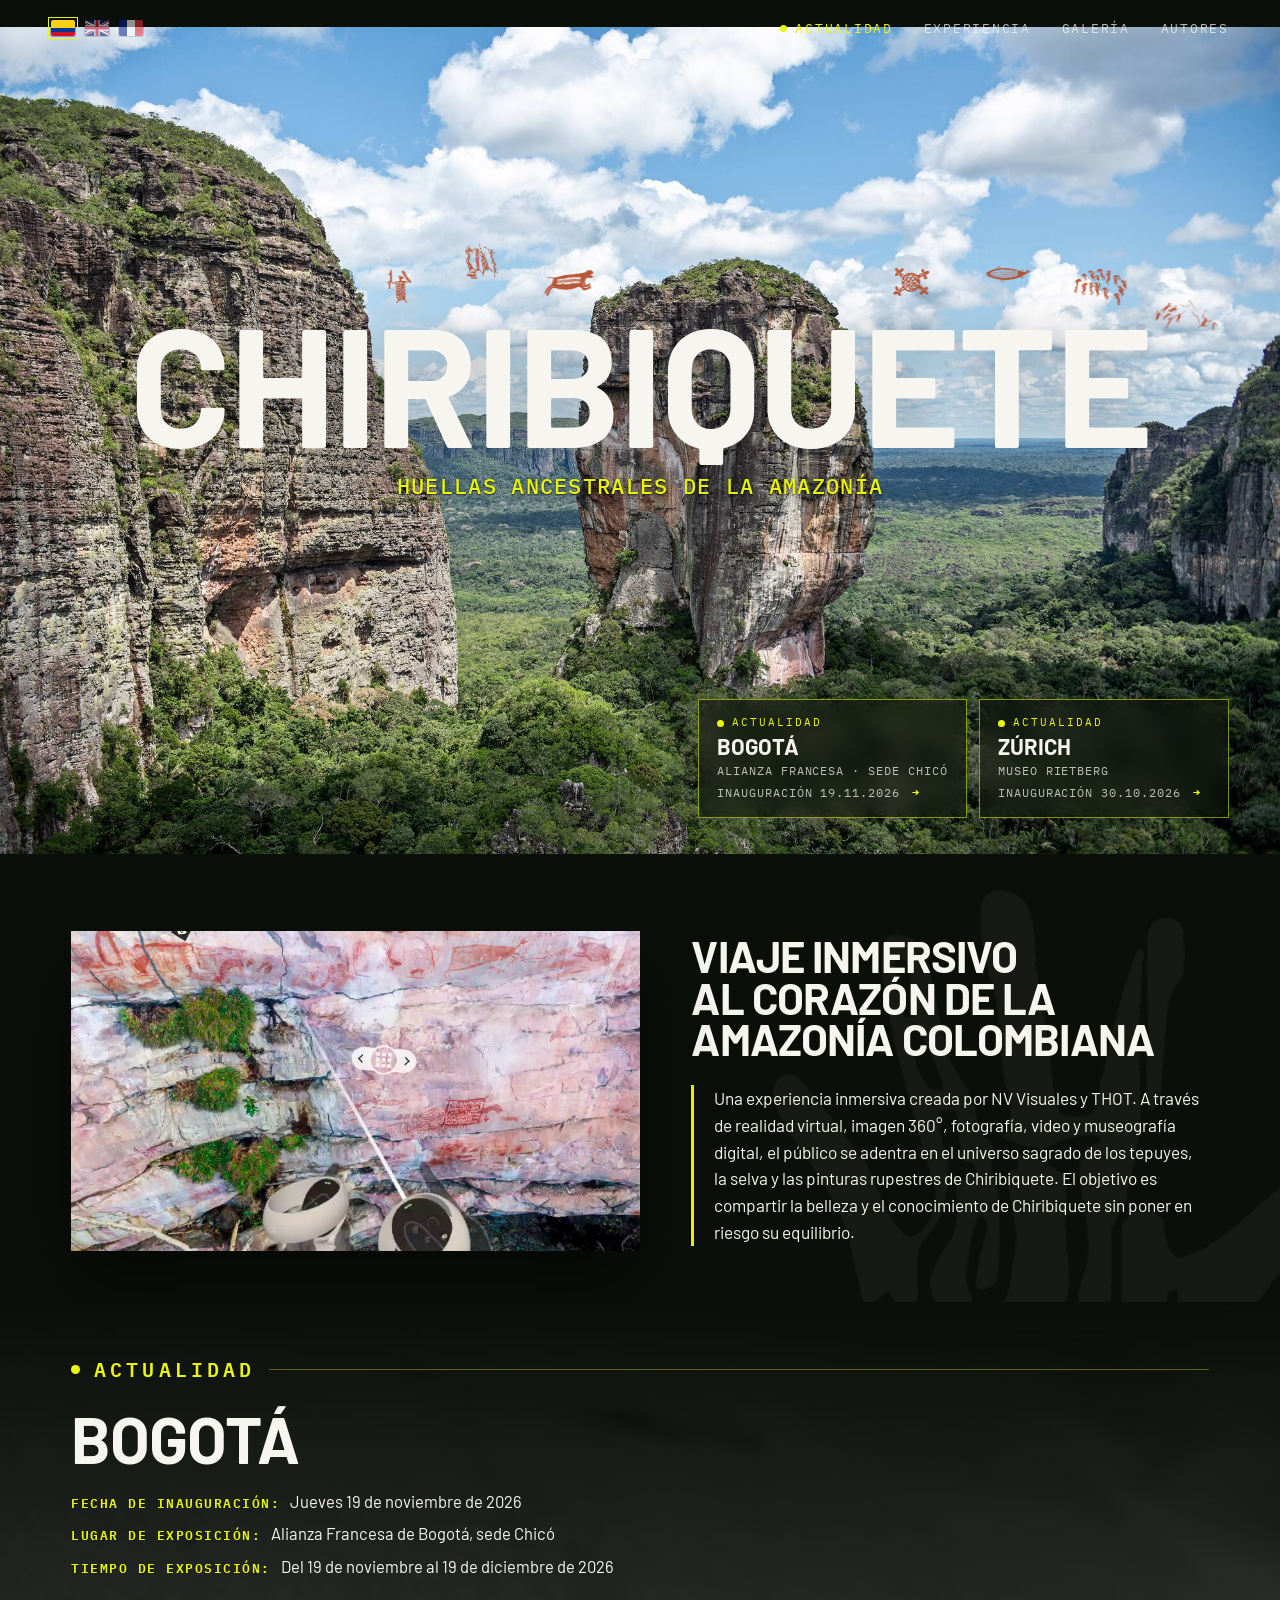
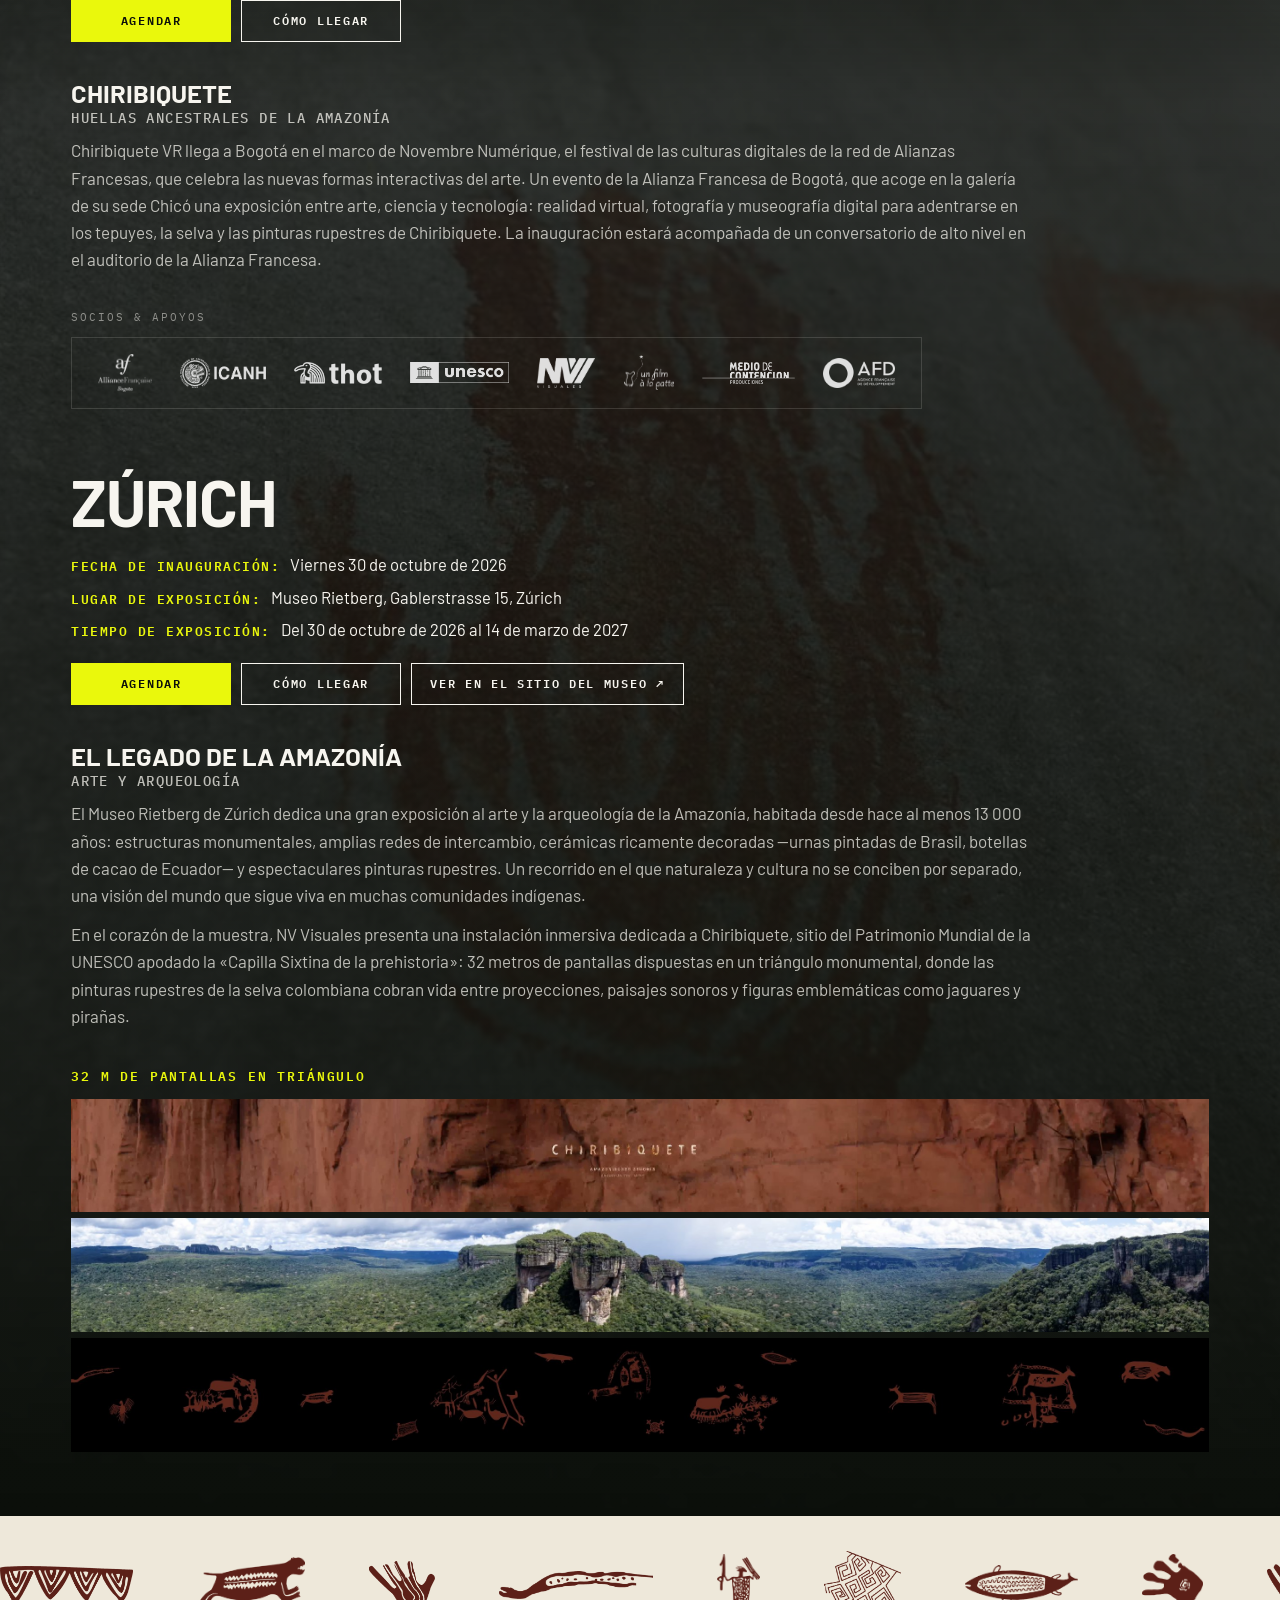
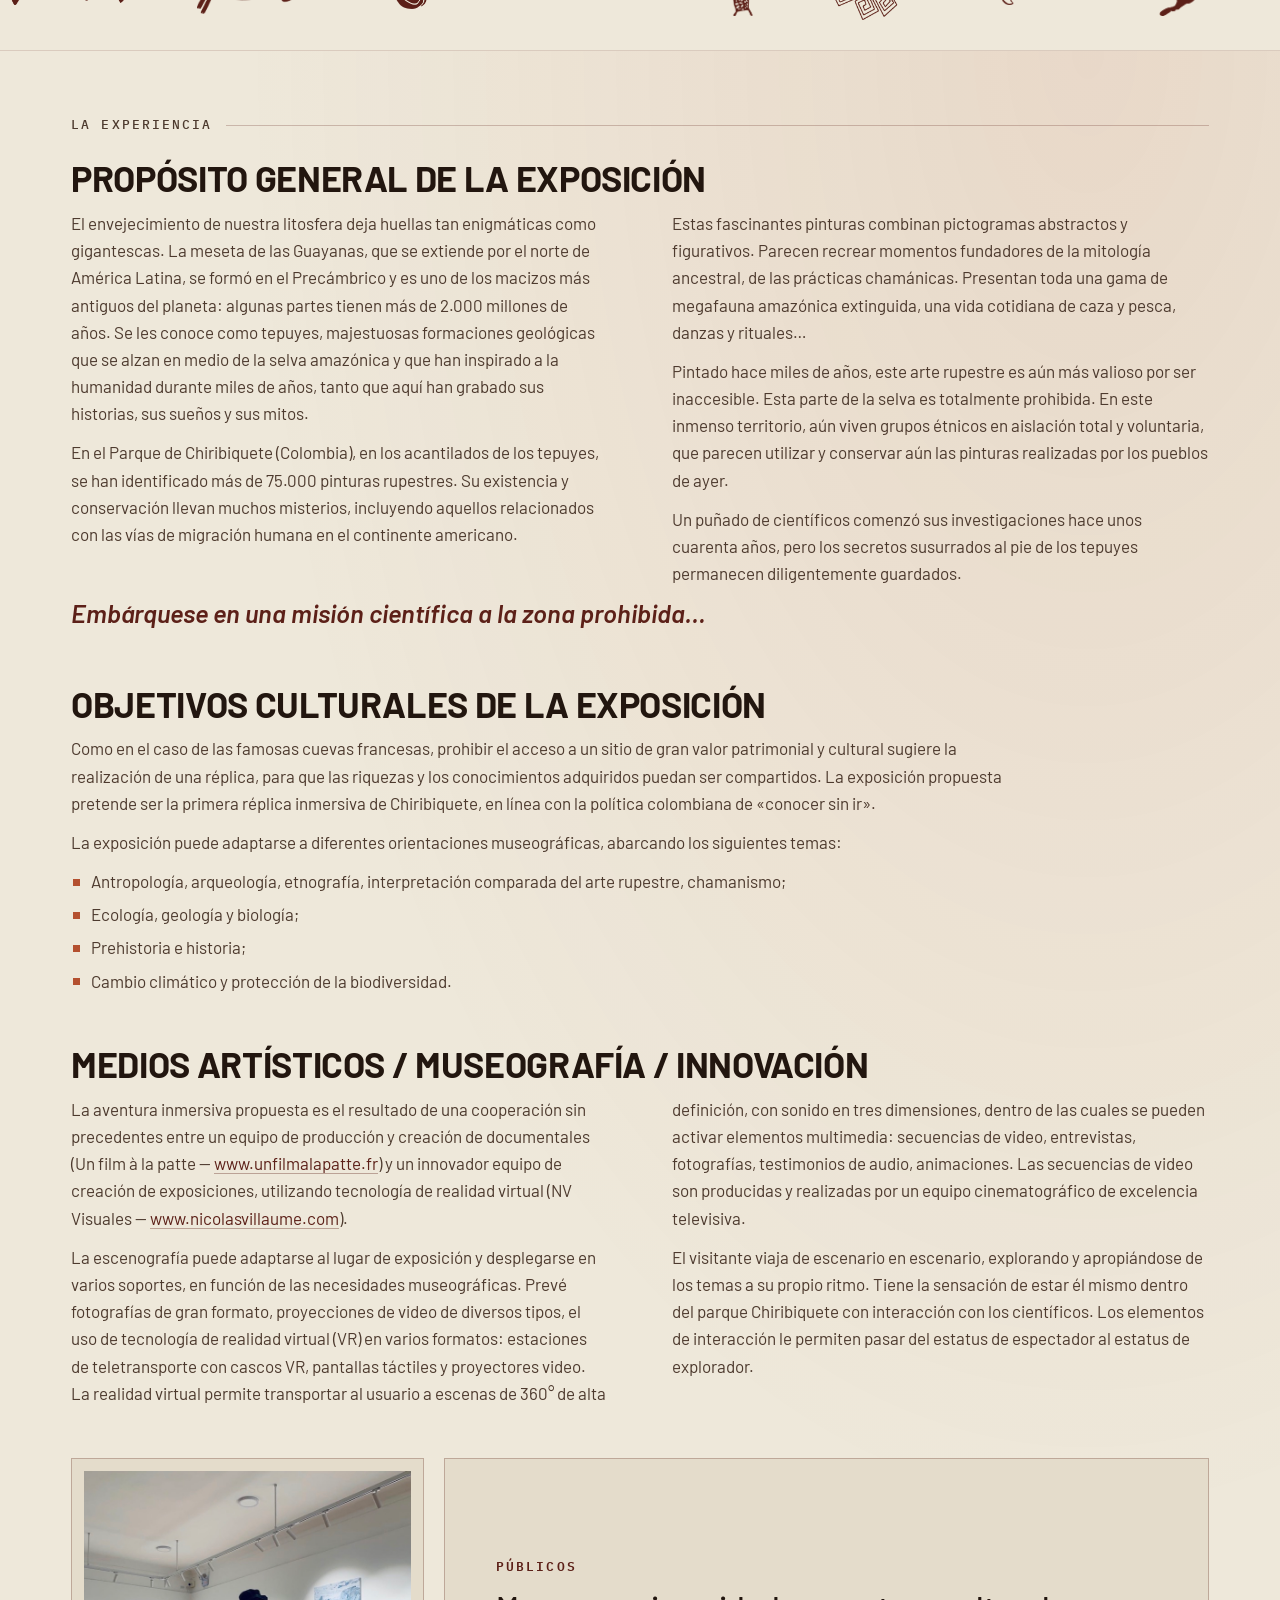
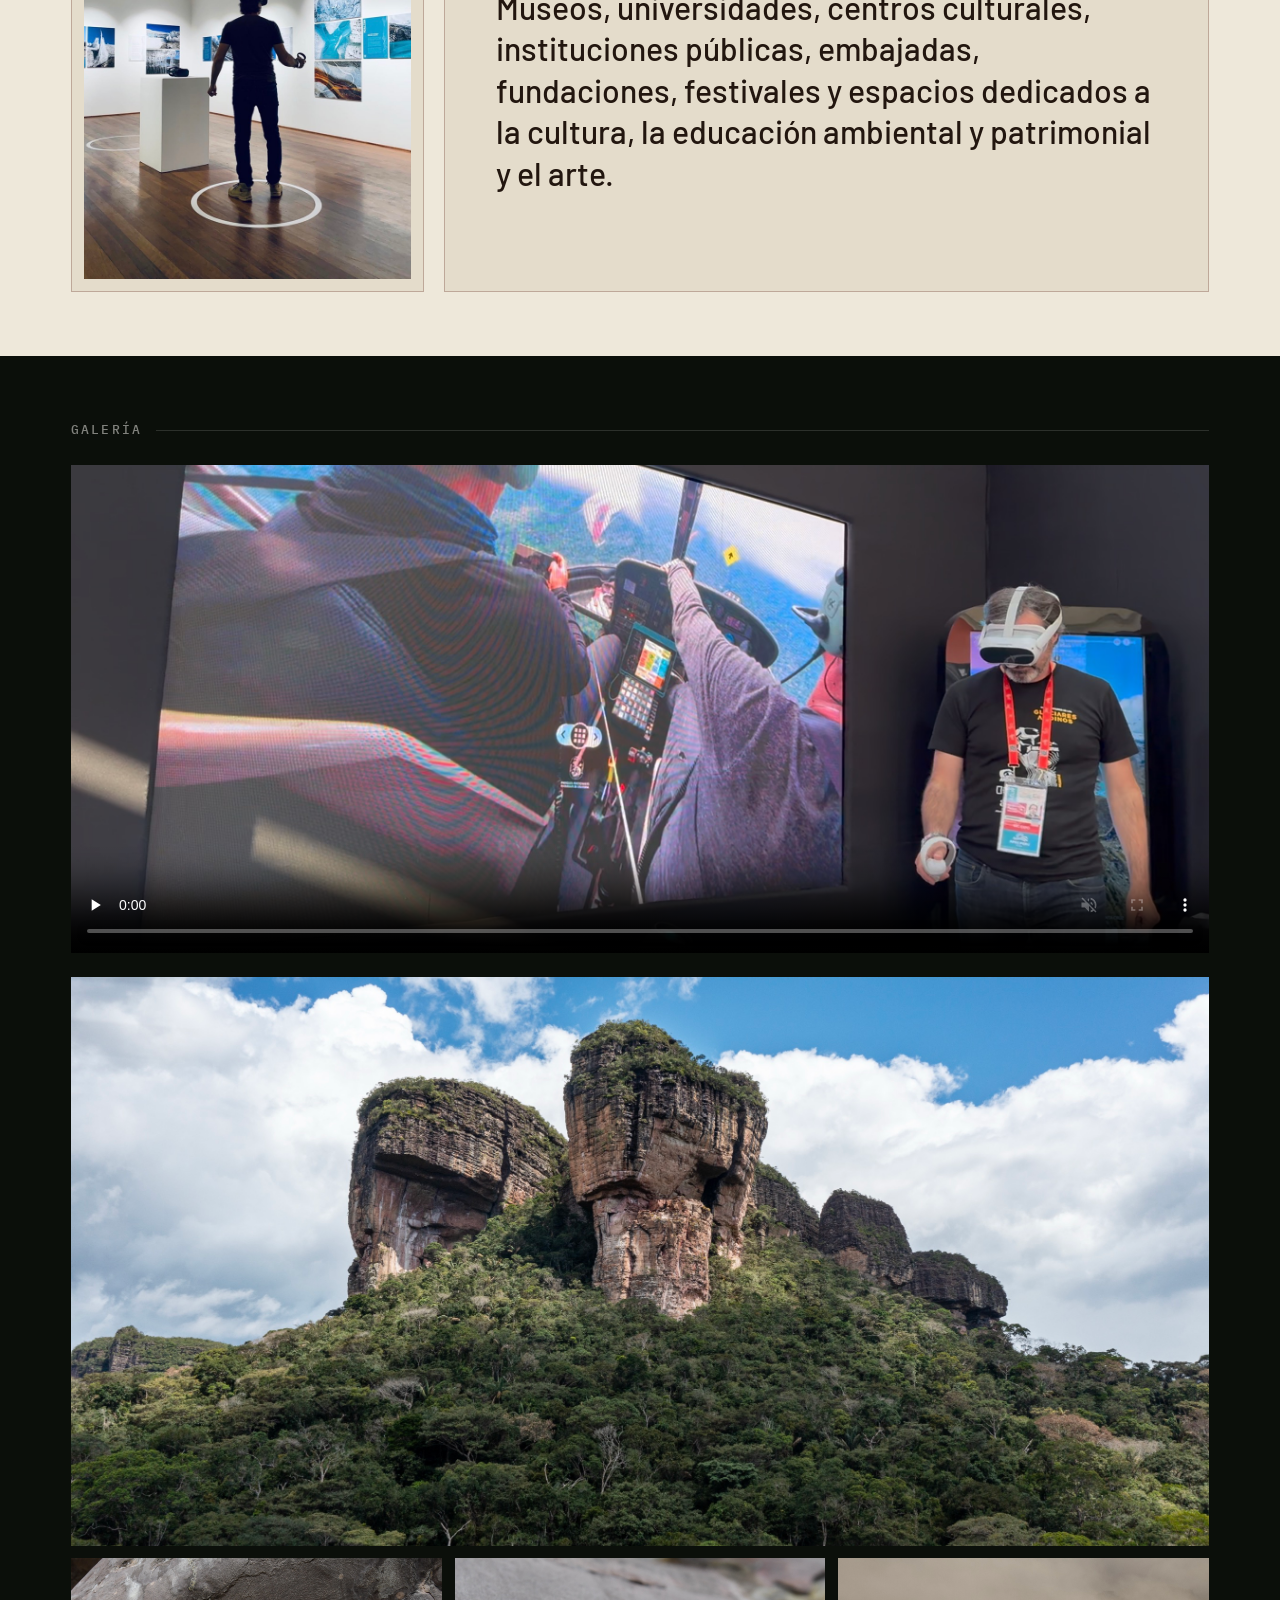
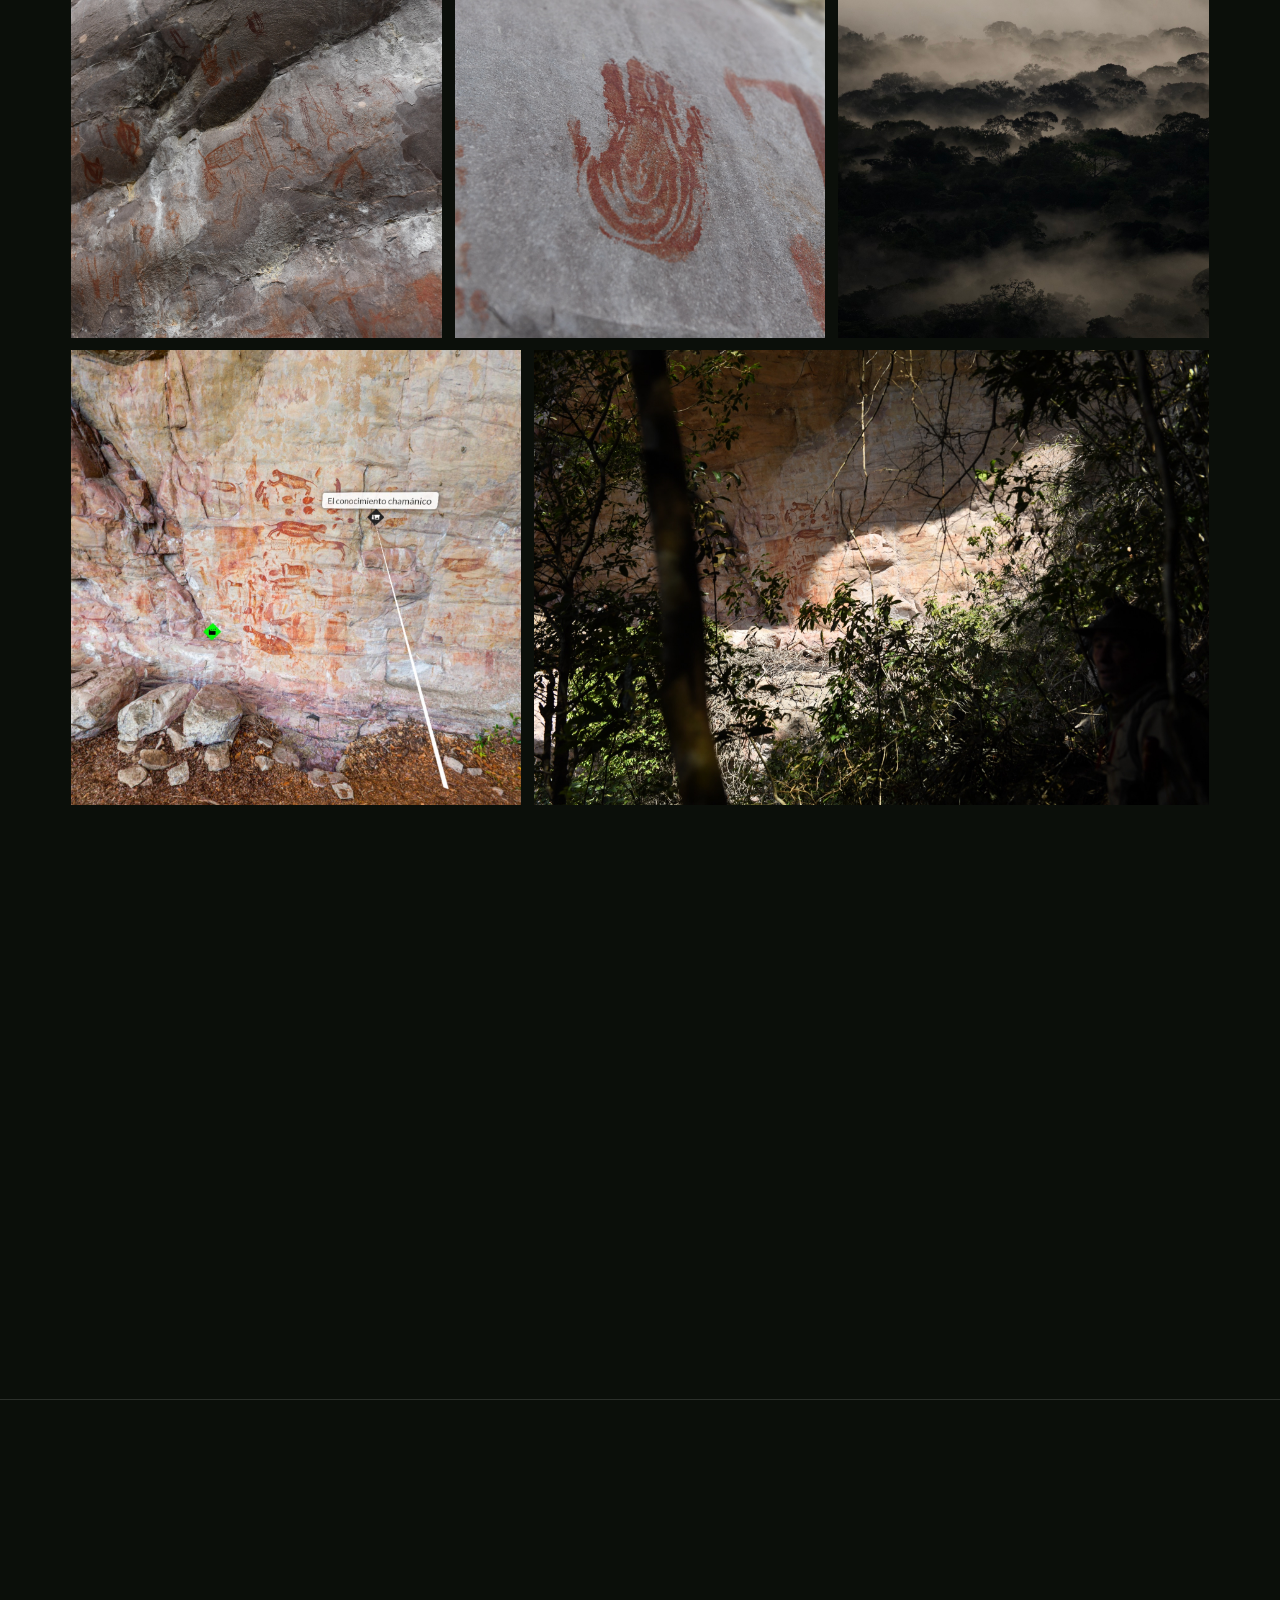
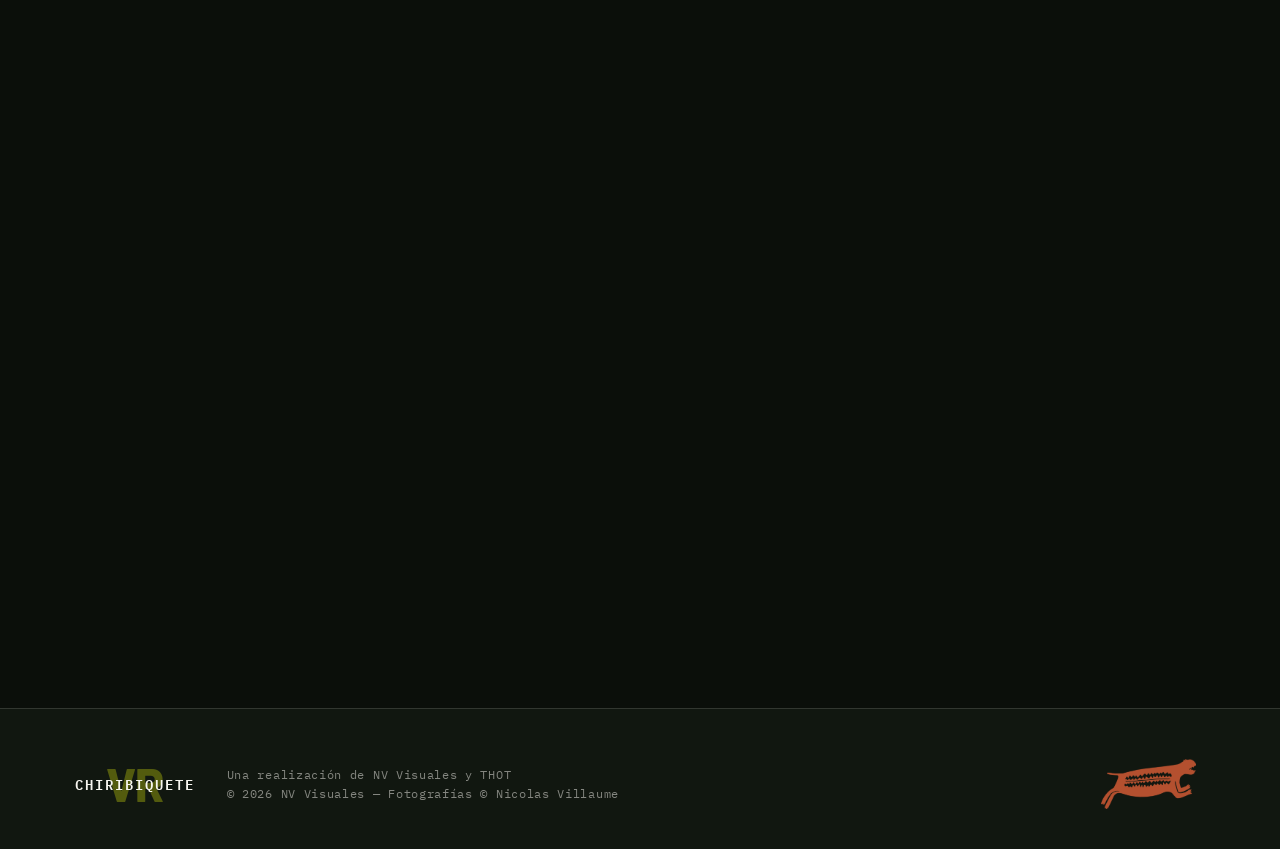
==== index.html @ a57df097 "Update Nicolas Villaume bio and new subtitle "Huellas ancestrales de la Amazonía" Bio rewritten in E" ====
<!DOCTYPE html>
<html lang="es">
<head>
  <meta charset="UTF-8" />
  <meta name="viewport" content="width=device-width, initial-scale=1.0" />
  <title>Chiribiquete</title>
  <meta name="description" content="Chiribiquete VR — una experiencia inmersiva creada por NV Visuales y THOT. Exposición en la Alianza Francesa de Bogotá, sede Chicó, desde el 19 de noviembre de 2026." />
  <meta name="robots" content="index, follow" />
  <meta name="theme-color" content="#0b0f0a" />
  <link rel="canonical" href="https://thot-lab.github.io/chiribiquete-vr/" />
  <link rel="alternate" hreflang="es" href="https://thot-lab.github.io/chiribiquete-vr/" />
  <link rel="alternate" hreflang="en" href="https://thot-lab.github.io/chiribiquete-vr/en.html" />
  <link rel="alternate" hreflang="fr" href="https://thot-lab.github.io/chiribiquete-vr/fr.html" />
  <link rel="alternate" hreflang="x-default" href="https://thot-lab.github.io/chiribiquete-vr/" />
  <meta property="og:type" content="website" />
  <meta property="og:site_name" content="Chiribiquete" />
  <meta property="og:locale" content="es_CO" />
  <meta property="og:title" content="Chiribiquete" />
  <meta property="og:description" content="Viaje inmersivo al corazón de la Amazonía colombiana." />
  <meta property="og:url" content="https://thot-lab.github.io/chiribiquete-vr/" />
  <meta property="og:image" content="https://thot-lab.github.io/chiribiquete-vr/assets/meta/og-image-es.jpg" />
  <meta property="og:image:secure_url" content="https://thot-lab.github.io/chiribiquete-vr/assets/meta/og-image-es.jpg" />
  <meta property="og:image:type" content="image/jpeg" />
  <meta property="og:image:width" content="1200" />
  <meta property="og:image:height" content="630" />
  <meta property="og:image:alt" content="Chiribiquete VR sobre un paisaje aéreo de la Amazonía colombiana" />
  <meta name="twitter:card" content="summary_large_image" />
  <meta name="twitter:title" content="Chiribiquete" />
  <meta name="twitter:description" content="Viaje inmersivo al corazón de la Amazonía colombiana." />
  <meta name="twitter:image" content="https://thot-lab.github.io/chiribiquete-vr/assets/meta/og-image-es.jpg" />
  <link rel="icon" href="favicon.ico?v=2" sizes="any" />
  <link rel="icon" type="image/png" sizes="32x32" href="assets/meta/favicon-32x32.png?v=2" />
  <link rel="icon" type="image/png" sizes="16x16" href="assets/meta/favicon-16x16.png?v=2" />
  <link rel="apple-touch-icon" href="assets/meta/apple-touch-icon.png?v=2" />
  <link rel="manifest" href="site.webmanifest" />
  <link rel="preconnect" href="https://fonts.googleapis.com" />
  <link rel="preconnect" href="https://fonts.gstatic.com" crossorigin />
  <link href="https://fonts.googleapis.com/css2?family=Barlow:ital,wght@0,400;0,500;0,600;0,700;0,800;1,400&amp;family=IBM+Plex+Mono:wght@400;500;600&amp;display=swap" rel="stylesheet" />
  <link rel="preload" as="image" href="assets/hero-tepuy.jpg?v=24" imagesrcset="assets/hero-tepuy-m.jpg?v=24 1100w, assets/hero-tepuy.jpg?v=24 2000w" imagesizes="100vw" />
  <link rel="stylesheet" href="style.css?v=29" />
  <script>document.documentElement.classList.add('js');</script>
  <script src="script.js?v=29" defer></script>
</head>
<body>

  <a class="skip" href="#proyecto">Saltar al contenido</a>

  <header class="topbar" data-topbar>
    <nav class="langs" aria-label="Idioma">
      <a href="./" hreflang="es" lang="es" title="Español" aria-current="page"><svg viewBox="0 0 30 20" aria-hidden="true"><rect width="30" height="10" fill="#FCD116"/><rect y="10" width="30" height="5" fill="#003893"/><rect y="15" width="30" height="5" fill="#CE1126"/></svg><span class="sr">Español</span></a>
      <a href="en.html" hreflang="en" lang="en" title="English"><svg viewBox="0 0 60 30" preserveAspectRatio="xMidYMid slice" aria-hidden="true"><clipPath id="uk-t"><path d="M30,15 h30 v15 z v15 h-30 z h-30 v-15 z v-15 h30 z"/></clipPath><rect width="60" height="30" fill="#012169"/><path d="M0,0 L60,30 M60,0 L0,30" stroke="#fff" stroke-width="6"/><path d="M0,0 L60,30 M60,0 L0,30" clip-path="url(#uk-t)" stroke="#C8102E" stroke-width="4"/><path d="M30,0 v30 M0,15 h60" stroke="#fff" stroke-width="10"/><path d="M30,0 v30 M0,15 h60" stroke="#C8102E" stroke-width="6"/></svg><span class="sr">English</span></a>
      <a href="fr.html" hreflang="fr" lang="fr" title="Français"><svg viewBox="0 0 30 20" aria-hidden="true"><rect width="10" height="20" fill="#002395"/><rect x="10" width="10" height="20" fill="#fff"/><rect x="20" width="10" height="20" fill="#ED2939"/></svg><span class="sr">Français</span></a>
    </nav>
    <nav class="topbar__nav" aria-label="Secciones">
      <a href="#actualidad" class="topbar__news"><i aria-hidden="true"></i>Actualidad</a>
      <a href="#experiencia">Experiencia</a>
      <a href="#galeria">Galería</a>
      <a href="#autores">Autores</a>
    </nav>
  </header>

  <main id="top">

    <!-- ============ HERO ============ -->
    <section class="hero">
      <!-- Escena: foto, título y pictogramas forman un solo bloque que se escala junto -->
      <div class="hero__stage">
      <img class="hero__bg"
           src="assets/hero-tepuy.jpg?v=24"
           srcset="assets/hero-tepuy-m.jpg?v=24 1100w, assets/hero-tepuy.jpg?v=24 2000w"
           sizes="100vw"
           alt="Tepuy de Chiribiquete emergiendo de la selva amazónica"
           width="2000" height="1334" fetchpriority="high" />

      <div class="hero__inner">
        <h1 class="hero__title">
          <span class="hero__name">Chiribiquete<span class="hero__pictos" aria-hidden="true">
            <!-- --x: % del ancho de la palabra (anclado a una letra) · --y: altura sobre las letras, en em -->
            <span class="picto picto--ochre" style="--p:url(assets/pictos/p060.png); --x:26.5%; --y:0.06; --h:0.9;  --d:0"></span><!-- izquierda de la R -->
            <span class="picto picto--ochre" style="--p:url(assets/pictos/p104.png); --x:34.5%; --y:0.2;  --h:0.95; --d:1"></span><!-- entre R e I -->
            <span class="picto picto--ochre" style="--p:url(assets/pictos/p312.png); --x:43%;   --y:0.1;  --h:0.7;  --d:2"></span><!-- jaguar sobre la B -->
            <span class="picto picto--ochre" style="--p:url(assets/pictos/p226.png); --x:76.5%; --y:0.1;  --h:0.75; --d:3"></span><!-- primera E -->
            <span class="picto picto--ochre" style="--p:url(assets/pictos/p328.png); --x:86%;   --y:0.17; --h:0.55; --d:4"></span><!-- T -->
            <span class="picto picto--ochre" style="--p:url(assets/pictos/p040.png); --x:95%;   --y:0.05; --h:0.95; --d:5"></span><!-- última E -->
            <span class="picto picto--ochre" style="--p:url(assets/pictos/p307.png); --x:103.5%; --y:-0.1; --h:0.8; --d:6"></span><!-- a la derecha de la última E, más bajo -->
          </span></span>
        </h1>
        <p class="hero__sub">Huellas ancestrales de la Amazonía</p>
      </div>
      </div>
      <div class="hero__shade" aria-hidden="true"></div>

      <div class="hero__foot">
        <a class="news-pill" href="#bogota">
          <span class="news-pill__label"><i aria-hidden="true"></i>Actualidad</span>
          <span class="news-pill__text">Bogotá</span>
          <span class="news-pill__date">Alianza Francesa · Sede Chicó</span>
          <span class="news-pill__date">Inauguración 19.11.2026 <b aria-hidden="true">→</b></span>
        </a>
        <a class="news-pill" href="#zurich">
          <span class="news-pill__label"><i aria-hidden="true"></i>Actualidad</span>
          <span class="news-pill__text">Zúrich</span>
          <span class="news-pill__date">Museo Rietberg</span>
          <span class="news-pill__date">Inauguración 30.10.2026 <b aria-hidden="true">→</b></span>
        </a>
      </div>
    </section>

    <!-- ============ PROYECTO ============ -->
    <section class="intro" id="proyecto">
      <span class="picto picto--ghost intro__picto" style="--p:url(assets/pictos/p180.png)" aria-hidden="true"></span>
      <div class="wrap intro__grid">
        <figure class="intro__video" data-reveal>
          <video data-fadeloop src="assets/vr-test-nv-visuales.mp4?v=12" poster="assets/vr-test-poster.png?v=11" muted playsinline autoplay preload="auto" aria-label="Prueba VR: navegación frente a los pictogramas"></video>
        </figure>
        <div class="intro__text" data-reveal>
          <h2 class="display">Viaje inmersivo al corazón de la Amazonía colombiana</h2>
          <p class="intro__lead">Una experiencia inmersiva creada por NV Visuales y THOT. A través de realidad virtual, imagen 360°, fotografía, video y museografía digital, el público se adentra en el universo sagrado de los tepuyes, la selva y las pinturas rupestres de Chiribiquete. El objetivo es compartir la belleza y el conocimiento de Chiribiquete sin poner en riesgo su equilibrio.</p>
        </div>
      </div>
    </section>

    <!-- ============ ACTUALIDAD ============ -->
    <section class="news" id="actualidad" aria-labelledby="news-title">
      <div class="news__bg" aria-hidden="true"></div>

      <div class="wrap">
        <p class="label label--acid label--big" data-reveal><i class="pulse" aria-hidden="true"></i>Actualidad</p>

        <!-- Bogotá -->
        <article class="event" id="bogota" aria-labelledby="bogota-title" data-reveal>
          <h2 class="event__city" id="bogota-title">Bogotá</h2>

          <dl class="event__facts">
            <div><dt>Fecha de inauguración</dt><dd>Jueves 19 de noviembre de 2026</dd></div>
            <div><dt>Lugar de exposición</dt><dd>Alianza Francesa de Bogotá, sede Chicó</dd></div>
            <div><dt>Tiempo de exposición</dt><dd>Del 19 de noviembre al 19 de diciembre de 2026</dd></div>
          </dl>

          <div class="event__actions">
            <a class="btn btn--acid" href="https://calendar.google.com/calendar/render?action=TEMPLATE&amp;text=Chiribiquete%20VR%20%E2%80%94%20Inauguraci%C3%B3n%20y%20conversatorio&amp;dates=20261119%2F20261120&amp;location=Alianza%20Francesa%20de%20Bogot%C3%A1%2C%20Sede%20Chic%C3%B3&amp;details=Exposici%C3%B3n%20inmersiva%20Chiribiquete%20VR%20%E2%80%94%20https%3A%2F%2Fthot-lab.github.io%2Fchiribiquete-vr%2F" target="_blank" rel="noopener">Agendar</a>
            <a class="btn" href="https://www.google.com/maps/search/?api=1&amp;query=Alianza%20Francesa%20Bogot%C3%A1%20Sede%20Chic%C3%B3" target="_blank" rel="noopener">Cómo llegar</a>
          </div>

          <h3 class="event__expo">Chiribiquete<span>Huellas ancestrales de la Amazonía</span></h3>
          <p class="event__text">Chiribiquete VR llega a Bogotá en el marco de Novembre Numérique, el festival de las culturas digitales de la red de Alianzas Francesas, que celebra las nuevas formas interactivas del arte. Un evento de la Alianza Francesa de Bogotá, que acoge en la galería de su sede Chicó una exposición entre arte, ciencia y tecnología: realidad virtual, fotografía y museografía digital para adentrarse en los tepuyes, la selva y las pinturas rupestres de Chiribiquete. La inauguración estará acompañada de un conversatorio de alto nivel en el auditorio de la Alianza Francesa.</p>

          <p class="partners__label">Socios &amp; apoyos</p>
          <div class="partners">
            <ul class="partners__row">
              <li><img class="lg-af"     src="assets/partners/alliance-francaise.png?v=25" alt="Alianza Francesa de Bogotá" loading="lazy" /></li>
              <li><img class="lg-icanh"  src="assets/partners/icanh.png?v=25" alt="ICANH — Instituto Colombiano de Antropología e Historia" loading="lazy" /></li>
              <li><img class="lg-thot"   src="assets/partners/thot.png?v=25" alt="THOT" loading="lazy" /></li>
              <li><img class="lg-unesco" src="assets/partners/unesco.png?v=25" alt="UNESCO" loading="lazy" /></li>
              <li><img class="lg-nvv"    src="assets/partners/nv-visuales.png?v=25" alt="NV Visuales" loading="lazy" /></li>
              <li><img class="lg-ufalp"  src="assets/partners/un-film-a-la-patte.png?v=25" alt="Un film à la patte" loading="lazy" /></li>
              <li><img class="lg-medio"  src="assets/partners/medio-de-contencion.png?v=25" alt="Medio de Contención Producciones" loading="lazy" /></li>
              <li><img class="lg-afd"    src="assets/partners/afd.png?v=25" alt="AFD — Agence Française de Développement" loading="lazy" /></li>
            </ul>
          </div>
        </article>

        <!-- Zúrich -->
        <article class="event" id="zurich" aria-labelledby="zurich-title" data-reveal>
          <h2 class="event__city" id="zurich-title">Zúrich</h2>

          <dl class="event__facts">
            <div><dt>Fecha de inauguración</dt><dd>Viernes 30 de octubre de 2026</dd></div>
            <div><dt>Lugar de exposición</dt><dd>Museo Rietberg, Gablerstrasse 15, Zúrich</dd></div>
            <div><dt>Tiempo de exposición</dt><dd>Del 30 de octubre de 2026 al 14 de marzo de 2027</dd></div>
          </dl>

          <div class="event__actions">
            <a class="btn btn--acid" href="https://calendar.google.com/calendar/render?action=TEMPLATE&amp;text=El%20legado%20de%20la%20Amazon%C3%ADa%20%E2%80%94%20Museo%20Rietberg&amp;dates=20261030%2F20261031&amp;location=Museum%20Rietberg%2C%20Gablerstrasse%2015%2C%208002%20Z%C3%BCrich&amp;details=Instalaci%C3%B3n%20inmersiva%20Chiribiquete%20%E2%80%94%20https%3A%2F%2Fthot-lab.github.io%2Fchiribiquete-vr%2F" target="_blank" rel="noopener">Agendar</a>
            <a class="btn" href="https://www.google.com/maps/search/?api=1&amp;query=Museum%20Rietberg%2C%20Gablerstrasse%2015%2C%208002%20Z%C3%BCrich" target="_blank" rel="noopener">Cómo llegar</a>
            <a class="btn" href="https://rietberg.ch/ausstellungen/das-verm%C3%A4chtnis-amazoniens" target="_blank" rel="noopener">Ver en el sitio del museo ↗</a>
          </div>

          <h3 class="event__expo">El legado de la Amazonía<span>Arte y arqueología</span></h3>
          <p class="event__text">El Museo Rietberg de Zúrich dedica una gran exposición al arte y la arqueología de la Amazonía, habitada desde hace al menos 13&nbsp;000 años: estructuras monumentales, amplias redes de intercambio, cerámicas ricamente decoradas —urnas pintadas de Brasil, botellas de cacao de Ecuador— y espectaculares pinturas rupestres. Un recorrido en el que naturaleza y cultura no se conciben por separado, una visión del mundo que sigue viva en muchas comunidades indígenas.</p>
          <p class="event__text">En el corazón de la muestra, NV Visuales presenta una instalación inmersiva dedicada a Chiribiquete, sitio del Patrimonio Mundial de la UNESCO apodado la «Capilla Sixtina de la prehistoria»: 32 metros de pantallas dispuestas en un triángulo monumental, donde las pinturas rupestres de la selva colombiana cobran vida entre proyecciones, paisajes sonoros y figuras emblemáticas como jaguares y pirañas.</p>

          <figure class="panels">
            <figcaption>32 m de pantallas en triángulo</figcaption>
            <div class="panels__strip">
              <img src="assets/zurich-panel-1.jpg?v=24" alt="Muro 1 de la instalación: pared de roca de Chiribiquete con el título" loading="lazy" width="2545" height="264" />
              <img src="assets/zurich-panel-2.jpg?v=24" alt="Muro 2 de la instalación: panorama aéreo de los tepuyes" loading="lazy" width="2598" height="258" />
              <img src="assets/zurich-panel-3.jpg?v=24" alt="Muro 3 de la instalación: pictogramas rupestres sobre fondo negro" loading="lazy" width="2734" height="268" />
            </div>
          </figure>
        </article>
      </div>
    </section>

    <!-- ============ FRISO ============ -->
    <div class="frieze" aria-hidden="true">
      <div class="frieze__track">
        <span class="picto" style="--p:url(assets/pictos/p018.png); --w:5.2"></span>
        <span class="picto" style="--p:url(assets/pictos/p312.png); --w:4.2"></span>
        <span class="picto" style="--p:url(assets/pictos/p184.png); --w:2.6"></span>
        <span class="picto" style="--p:url(assets/pictos/p157.png); --w:6"></span>
        <span class="picto" style="--p:url(assets/pictos/p060.png); --w:1.7"></span>
        <span class="picto" style="--p:url(assets/pictos/p277.png); --w:3"></span>
        <span class="picto" style="--p:url(assets/pictos/p328.png); --w:4.4"></span>
        <span class="picto" style="--p:url(assets/pictos/p240.png); --w:2.4"></span>
        <span class="picto" style="--p:url(assets/pictos/p009.png); --w:3"></span>
        <span class="picto" style="--p:url(assets/pictos/p307.png); --w:4.6"></span>
        <span class="picto" style="--p:url(assets/pictos/p226.png); --w:2.4"></span>
        <span class="picto" style="--p:url(assets/pictos/p158.png); --w:5.4"></span>
      </div>
    </div>

    <!-- ============ EXPERIENCIA ============ -->
    <section class="experience" id="experiencia">
      <div class="wrap">
        <p class="label label--ochre" data-reveal>La experiencia</p>

        <div class="exp-block" data-reveal>
          <h3 class="h3">Propósito general de la exposición</h3>
          <div class="exp-text">
            <p>El envejecimiento de nuestra litosfera deja huellas tan enigmáticas como gigantescas. La meseta de las Guayanas, que se extiende por el norte de América Latina, se formó en el Precámbrico y es uno de los macizos más antiguos del planeta: algunas partes tienen más de 2.000 millones de años. Se les conoce como tepuyes, majestuosas formaciones geológicas que se alzan en medio de la selva amazónica y que han inspirado a la humanidad durante miles de años, tanto que aquí han grabado sus historias, sus sueños y sus mitos.</p>
            <p>En el Parque de Chiribiquete (Colombia), en los acantilados de los tepuyes, se han identificado más de 75.000 pinturas rupestres. Su existencia y conservación llevan muchos misterios, incluyendo aquellos relacionados con las vías de migración humana en el continente americano.</p>
            <p>Estas fascinantes pinturas combinan pictogramas abstractos y figurativos. Parecen recrear momentos fundadores de la mitología ancestral, de las prácticas chamánicas. Presentan toda una gama de megafauna amazónica extinguida, una vida cotidiana de caza y pesca, danzas y rituales…</p>
            <p>Pintado hace miles de años, este arte rupestre es aún más valioso por ser inaccesible. Esta parte de la selva es totalmente prohibida. En este inmenso territorio, aún viven grupos étnicos en aislación total y voluntaria, que parecen utilizar y conservar aún las pinturas realizadas por los pueblos de ayer.</p>
            <p>Un puñado de científicos comenzó sus investigaciones hace unos cuarenta años, pero los secretos susurrados al pie de los tepuyes permanecen diligentemente guardados.</p>
          </div>
          <p class="exp-tagline">Embárquese en una misión científica a la zona prohibida…</p>
        </div>

        <div class="exp-block" data-reveal>
          <h3 class="h3">Objetivos culturales de la exposición</h3>
          <div class="exp-text exp-text--single">
            <p>Como en el caso de las famosas cuevas francesas, prohibir el acceso a un sitio de gran valor patrimonial y cultural sugiere la realización de una réplica, para que las riquezas y los conocimientos adquiridos puedan ser compartidos. La exposición propuesta pretende ser la primera réplica inmersiva de Chiribiquete, en línea con la política colombiana de «conocer sin ir».</p>
            <p>La exposición puede adaptarse a diferentes orientaciones museográficas, abarcando los siguientes temas:</p>
          </div>
          <ul class="exp-list">
            <li>Antropología, arqueología, etnografía, interpretación comparada del arte rupestre, chamanismo;</li>
            <li>Ecología, geología y biología;</li>
            <li>Prehistoria e historia;</li>
            <li>Cambio climático y protección de la biodiversidad.</li>
          </ul>
        </div>

        <div class="exp-block" data-reveal>
          <h3 class="h3">Medios artísticos / Museografía / Innovación</h3>
          <div class="exp-text">
            <p>La aventura inmersiva propuesta es el resultado de una cooperación sin precedentes entre un equipo de producción y creación de documentales (Un film à la patte — <a href="http://www.unfilmalapatte.fr" target="_blank" rel="noopener">www.unfilmalapatte.fr</a>) y un innovador equipo de creación de exposiciones, utilizando tecnología de realidad virtual (NV Visuales — <a href="https://www.nicolasvillaume.com" target="_blank" rel="noopener">www.nicolasvillaume.com</a>).</p>
            <p>La escenografía puede adaptarse al lugar de exposición y desplegarse en varios soportes, en función de las necesidades museográficas. Prevé fotografías de gran formato, proyecciones de video de diversos tipos, el uso de tecnología de realidad virtual (VR) en varios formatos: estaciones de teletransporte con cascos VR, pantallas táctiles y proyectores video. La realidad virtual permite transportar al usuario a escenas de 360° de alta definición, con sonido en tres dimensiones, dentro de las cuales se pueden activar elementos multimedia: secuencias de video, entrevistas, fotografías, testimonios de audio, animaciones. Las secuencias de video son producidas y realizadas por un equipo cinematográfico de excelencia televisiva.</p>
            <p>El visitante viaja de escenario en escenario, explorando y apropiándose de los temas a su propio ritmo. Tiene la sensación de estar él mismo dentro del parque Chiribiquete con interacción con los científicos. Los elementos de interacción le permiten pasar del estatus de espectador al estatus de explorador.</p>
          </div>
        </div>

        <div class="audiences" data-reveal>
          <figure class="audiences__frame">
            <img class="audiences__photo" src="assets/nicolas-installation.jpg?v=15" alt="Visitante en la estación VR de la instalación" loading="lazy" />
          </figure>
          <div class="audiences__body">
            <p class="audiences__label">Públicos</p>
            <p>Museos, universidades, centros culturales, instituciones públicas, embajadas, fundaciones, festivales y espacios dedicados a la cultura, la educación ambiental y patrimonial y el arte.</p>
          </div>
        </div>
      </div>
    </section>

    <!-- ============ GALERÍA ============ -->
    <section class="gallery-sec" id="galeria">
      <div class="wrap">
        <p class="label" data-reveal>Galería</p>

        <div class="feature" data-reveal>
          <figure class="frame">
            <video class="feature__video" src="assets/expo-lima-20s.mp4?v=13" poster="assets/expo-lima-poster.png?v=11" muted loop playsinline controls preload="none"></video>
          </figure>
        </div>

        <div class="gallery" data-gallery>
          <div class="g-row" style="--r:2">
            <button class="gallery__item" style="--a:2" data-reveal><img src="assets/gallery-dji-0083-hd.jpg?v=14" alt="Vista aérea de los tepuyes de Chiribiquete" loading="lazy" /></button>
          </div>
          <div class="g-row" style="--r:3">
            <button class="gallery__item" style="--a:1" data-reveal><img src="assets/gallery-2nv-6015.jpg?v=14" alt="Paisaje de Chiribiquete fotografiado por Nicolas Villaume" loading="lazy" /></button>
            <button class="gallery__item" style="--a:1" data-reveal><img src="assets/gallery-2nv-6878.jpg?v=14" alt="Detalle del paisaje amazónico de Chiribiquete" loading="lazy" /></button>
            <button class="gallery__item" style="--a:1" data-reveal><img src="assets/gallery-2nv-8506.jpg?v=14" alt="Abrigo rocoso y pinturas rupestres de Chiribiquete" loading="lazy" /></button>
          </div>
          <div class="g-row" style="--r:2.5">
            <button class="gallery__item" style="--a:1" data-reveal><img src="assets/IMG_0728_NV_VISUALES.JPG?v=13" alt="Interfaz VR sobre pinturas rupestres de Chiribiquete" loading="lazy" /></button>
            <button class="gallery__item" style="--a:1.5" data-reveal><img src="assets/gallery-2nv-8055.jpg?v=14" alt="Pinturas rupestres de Chiribiquete" loading="lazy" /></button>
          </div>
          <div class="g-row" style="--r:2.2">
            <button class="gallery__item" style="--a:2.2" data-reveal><img src="assets/IMG_0724.JPG?v=13" alt="Interfaz VR sobre paisaje amazónico y deforestación" loading="lazy" /></button>
          </div>
        </div>
      </div>
    </section>

    <!-- ============ AUTORES ============ -->
    <section class="authors" id="autores">
      <div class="wrap">
        <p class="label" data-reveal>Autores</p>

        <div class="creator">
          <div class="creator__text" data-reveal>
            <h3 class="h3">Nicolas Villaume</h3>
            <p>Nicolas Villaume es un fotógrafo galardonado y National Geographic Explorer con más de 25 años de trayectoria internacional. Especialista en narrativas inmersivas (<em>immersive storytelling</em>), fundó en 2004 la organización Conversations du Monde, dedicada a crear experiencias multimedia que promueven la conciencia y la valoración de la diversidad biocultural.</p>
            <p>Su trabajo, que abarca desde comunidades árticas afectadas por el cambio climático hasta culturas ancestrales de la Amazonía colombiana, explora las conexiones entre naturaleza y cultura, buscando acercar al público a estos territorios y sus comunidades e inspirar nuevas formas de conciencia y acción.</p>
            <p>Su obra ha sido presentada en más de 50 exposiciones internacionales, incluyendo el Smithsonian National Museum of the American Indian, la sede de las Naciones Unidas y el Museo Nacional de Dinamarca, así como en importantes encuentros internacionales sobre el clima.</p>
            <p class="creator__links">
              <a href="https://www.nicolasvillaume.com" target="_blank" rel="noopener">nicolasvillaume.com ↗</a>
            </p>
          </div>
          <a class="reel" href="https://www.instagram.com/reels/DCcke9USKK9/" target="_blank" rel="noopener" data-reveal>
            <img src="assets/nicolas-exhibition.jpg?v=15" alt="" loading="lazy" />
            <span class="reel__play" aria-hidden="true"></span>
            <span class="reel__label">Ver en Instagram ↗</span>
          </a>
        </div>

        <div class="creator creator--solo">
          <div class="creator__text" data-reveal>
            <h3 class="h3">Laurent Pacoud</h3>
            <p>Laurent Pacoud es ingeniero ambiental y emprendedor. Ha trabajado en los desafíos del desarrollo sostenible y del cambio climático en más de veinte países. Tras quince años en la cooperación internacional, fundó una empresa de producción cultural y mediación científica. Su enfoque se inscribe en el diálogo entre arte y ciencia y explora la convergencia entre tecnología y cultura. Concibe experiencias inmersivas que asocian creación artística y transmisión de saberes.</p>
          </div>
        </div>
      </div>
    </section>

  </main>

  <footer class="footer">
    <div class="wrap footer__inner">
      <p class="footer__brand"><span class="footer__vr" aria-hidden="true">VR</span>Chiribiquete</p>
      <p class="footer__meta">Una realización de NV Visuales y THOT<br />© 2026 NV Visuales — Fotografías © Nicolas Villaume</p>
      <span class="picto picto--ochre footer__picto" style="--p:url(assets/pictos/p312.png)" aria-hidden="true"></span>
    </div>
  </footer>

  <dialog class="lightbox" data-lightbox aria-label="Imagen ampliada">
    <img alt="" />
    <button class="lightbox__close" type="button" aria-label="Cerrar">×</button>
  </dialog>

</body>
</html>
---- style.css ----
/* ==========================================================
   Chiribiquete VR — inspirado en el póster de la gira 2026
   Fotografía a sangre · título blanco masivo · mono en mayúsculas
   amarillo ácido · pictogramas rupestres ocre
   ========================================================== */

*,
*::before,
*::after {
  box-sizing: border-box;
  margin: 0;
  padding: 0;
}

:root {
  --night: #0b0f0a;
  --forest: #111710;
  --panel: #171e15;
  --white: #f7f5ef;
  --soft: rgba(247, 245, 239, 0.74);
  --muted: rgba(247, 245, 239, 0.5);
  --line: rgba(247, 245, 239, 0.14);
  --acid: #eaf80c;
  --ochre: #b4502f;
  --ochre-deep: #5c2018;
  --paper: #eee8da;
  --paper-2: #e4dccb;
  --paper-ink: #22160f;
  --paper-soft: #4d3a2e;

  --display: 'Barlow', 'Helvetica Neue', Arial, sans-serif;
  --mono: 'IBM Plex Mono', 'Andale Mono', ui-monospace, monospace;

  --gutter: clamp(16px, 4vw, 56px);
  --max: 1240px;
  --ease: cubic-bezier(0.22, 1, 0.36, 1);
}

html {
  background: var(--night);
  scroll-behavior: smooth;
  scroll-padding-top: 72px;
  overflow-x: hidden;
}

body {
  min-height: 100vh;
  background: var(--night);
  color: var(--white);
  font-family: var(--display);
  font-size: 17px;
  line-height: 1.6;
  -webkit-font-smoothing: antialiased;
  text-rendering: optimizeLegibility;
  overflow-x: hidden;
}

img,
video,
iframe {
  display: block;
  max-width: 100%;
}

a {
  color: inherit;
  text-decoration: none;
}

button {
  font: inherit;
  color: inherit;
  background: none;
  border: 0;
  cursor: pointer;
}

strong {
  color: var(--white);
  font-weight: 600;
}

::selection {
  background: var(--acid);
  color: var(--night);
}

.wrap {
  width: 100%;
  max-width: var(--max);
  margin: 0 auto;
  padding: 0 var(--gutter);
}

.skip {
  position: absolute;
  left: -9999px;
  top: 8px;
  z-index: 100;
  padding: 8px 14px;
  background: var(--acid);
  color: var(--night);
  font-family: var(--mono);
}

.skip:focus {
  left: 8px;
}

:focus-visible {
  outline: 2px solid var(--acid);
  outline-offset: 3px;
}

/* ---------- Pictogramas (máscaras PNG, color por CSS) ---------- */

.picto {
  display: inline-block;
  aspect-ratio: 1;
  background-color: var(--ochre-deep);
  -webkit-mask: var(--p) center / contain no-repeat;
          mask: var(--p) center / contain no-repeat;
}

.picto--ochre { background-color: var(--ochre); }
.picto--ghost { background-color: var(--white); opacity: 0.045; }

/* ---------- Tipografía común ---------- */

.label {
  display: flex;
  align-items: center;
  gap: 14px;
  margin-bottom: clamp(16px, 2vw, 24px);
  color: var(--muted);
  font-family: var(--mono);
  font-size: 13px;
  font-weight: 500;
  letter-spacing: 0.16em;
  text-transform: uppercase;
}

.label::after {
  content: "";
  flex: 1;
  height: 1px;
  background: var(--line);
}

.label--acid { color: var(--acid); }
.label--acid::after { background: rgba(234, 248, 12, 0.35); }

.label--ochre { color: var(--ochre-deep); }
.label--ochre::after { background: rgba(92, 32, 24, 0.25); }

.display {
  max-width: 19ch;
  font-size: clamp(36px, 5.4vw, 76px);
  font-weight: 700;
  line-height: 0.95;
  letter-spacing: -0.02em;
  text-transform: uppercase;
  text-wrap: balance;
}

.h3 {
  margin-bottom: 14px;
  font-size: clamp(26px, 2.8vw, 38px);
  font-weight: 700;
  line-height: 1;
  letter-spacing: -0.01em;
  text-transform: uppercase;
}

/* ---------- Barra superior ---------- */

.topbar {
  position: fixed;
  inset: 0 0 auto;
  z-index: 50;
  display: flex;
  align-items: center;
  justify-content: space-between;
  gap: 20px;
  padding: 18px var(--gutter);
  font-family: var(--mono);
  font-size: 12.5px;
  letter-spacing: 0.14em;
  text-transform: uppercase;
  transition: background 0.4s var(--ease), padding 0.4s var(--ease), border-color 0.4s;
  border-bottom: 1px solid transparent;
}

.topbar.is-scrolled {
  padding-top: 12px;
  padding-bottom: 12px;
  background: rgba(11, 15, 10, 0.82);
  -webkit-backdrop-filter: blur(14px);
          backdrop-filter: blur(14px);
  border-color: var(--line);
}

/* «VR» en transparencia detrás del nombre */
.footer__vr {
  position: absolute;
  top: 50%;
  left: 50%;
  z-index: -1;
  translate: -50% -50%;
  color: var(--acid);
  font-family: var(--display);
  font-size: 3.4em;
  font-weight: 800;
  letter-spacing: -0.02em;
  line-height: 1;
  opacity: 0.3;
  pointer-events: none;
}

/* Selector de idioma */
.langs {
  display: flex;
  align-items: center;
  gap: 10px;
}

.langs a {
  display: block;
  line-height: 0;
  opacity: 0.55;
  transition: opacity 0.2s, transform 0.2s;
}

.langs a:hover,
.langs a[aria-current="page"] {
  opacity: 1;
}

.langs a[aria-current="page"] {
  outline: 1.5px solid var(--acid);
  outline-offset: 2px;
}

.langs svg {
  display: block;
  width: 24px;
  height: 16px;
  border-radius: 2px;
  box-shadow: 0 0 0 1px rgba(0, 0, 0, 0.25);
}

.sr {
  position: absolute;
  width: 1px;
  height: 1px;
  overflow: hidden;
  clip: rect(0 0 0 0);
  white-space: nowrap;
}

.topbar__nav {
  display: flex;
  gap: clamp(14px, 2.4vw, 32px);
}

.topbar__nav a {
  position: relative;
  color: var(--soft);
  transition: color 0.2s;
}

.topbar__nav a:hover {
  color: var(--white);
}

.topbar__news {
  display: inline-flex;
  align-items: center;
  gap: 8px;
  color: var(--acid) !important;
}

.topbar__news i,
.news-pill__label i,
.pulse {
  width: 7px;
  height: 7px;
  border-radius: 50%;
  background: var(--acid);
  box-shadow: 0 0 0 0 rgba(234, 248, 12, 0.6);
  animation: pulse 2.2s infinite;
}

@keyframes pulse {
  0%   { box-shadow: 0 0 0 0 rgba(234, 248, 12, 0.55); }
  70%  { box-shadow: 0 0 0 9px rgba(234, 248, 12, 0); }
  100% { box-shadow: 0 0 0 0 rgba(234, 248, 12, 0); }
}

/* ---------- HERO ---------- */

.hero {
  position: relative;
  display: flex;
  flex-direction: column;
  justify-content: flex-end;
  min-height: 100vh;
  min-height: 100svh;
  padding: clamp(96px, 14vh, 150px) var(--gutter) clamp(26px, 4vh, 44px);
  overflow: hidden;
  isolation: isolate;
  container-type: inline-size;
}

/* Escena con las proporciones exactas de la foto (2000 × 1334).
   Título y pictogramas se miden en unidades de la escena (cqw):
   quedan siempre en el mismo lugar sobre la foto. */
.hero__stage {
  position: absolute;
  left: 0;
  width: 100%;
  aspect-ratio: 2000 / 1334;
  top: calc((100% - 66.7cqw) * 0.4);
  container-type: inline-size;
}

.hero__bg {
  position: absolute;
  inset: 0;
  z-index: -2;
  width: 100%;
  height: 100%;
  object-fit: cover;
}

.hero__shade {
  position: absolute;
  inset: 0;
  z-index: -1;
  pointer-events: none;
  background:
    linear-gradient(180deg, rgba(11, 15, 10, 0.55) 0%, rgba(11, 15, 10, 0) 28%),
    linear-gradient(0deg, rgba(11, 15, 10, 0.92) 0%, rgba(11, 15, 10, 0.35) 34%, rgba(11, 15, 10, 0) 58%);
}

/* Pictogramas anclados a las letras: --x en % del ancho de la palabra, --y en em */
.hero__pictos {
  position: absolute;
  left: 0;
  right: 0;
  bottom: 100%;
  height: 0;
}

.hero__pictos .picto {
  position: absolute;
  left: var(--x);
  bottom: calc(var(--y) * 1em);
  height: calc(0.22em * var(--h));
  width: calc(0.22em * var(--h) * 2.2);
  aspect-ratio: auto;
  opacity: 0;
  translate: -50% 0;
  filter:
    drop-shadow(0 0 1px rgba(255, 246, 232, 0.9))
    drop-shadow(0 0 8px rgba(255, 240, 220, 0.35));
  animation: picto-in 1.2s ease forwards;
  animation-delay: calc(0.4s + var(--d) * 0.1s);
}

@keyframes picto-in {
  from { opacity: 0; }
  to   { opacity: 0.95; }
}

/* Posición fija sobre la foto */
.hero__inner {
  position: absolute;
  left: 0;
  right: 0;
  top: 33.5%;
  z-index: 1;
}

.hero__title {
  position: relative;
  display: block;
  text-align: center;
  line-height: 0.8;
}

.hero__name {
  position: relative;
  display: inline-block;
  font-size: 13.2cqw;
  font-weight: 700;
  letter-spacing: -0.015em;
  text-transform: uppercase;
  color: var(--white);
  text-shadow: 0 8px 50px rgba(0, 0, 0, 0.25);
}

.hero__sub {
  margin-top: 1.6cqw;
  color: var(--acid);
  text-align: center;
  font-family: var(--mono);
  font-size: max(13px, 1.7cqw);
  font-weight: 500;
  letter-spacing: 0.06em;
  text-transform: uppercase;
  text-shadow: 0 1px 2px rgba(0, 0, 0, 0.7), 0 2px 18px rgba(0, 0, 0, 0.55);
}

.hero__foot {
  position: relative;
  z-index: 1;
  display: flex;
  align-items: flex-end;
  justify-content: flex-end;
  gap: 12px;
  width: 100%;
  max-width: 1500px;
  margin: 0 auto;
}

.news-pill {
  display: grid;
  gap: 2px;
  flex-shrink: 0;
  min-width: 250px;
  padding: 14px 18px 15px;
  border: 1px solid rgba(234, 248, 12, 0.55);
  background: rgba(11, 15, 10, 0.55);
  -webkit-backdrop-filter: blur(10px);
          backdrop-filter: blur(10px);
  font-family: var(--mono);
  text-transform: uppercase;
  transition: background 0.3s var(--ease), transform 0.3s var(--ease);
}

.news-pill:hover {
  background: rgba(234, 248, 12, 0.14);
  transform: translateY(-2px);
}

.news-pill__label {
  display: inline-flex;
  align-items: center;
  gap: 8px;
  color: var(--acid);
  font-size: 11px;
  letter-spacing: 0.18em;
}

.news-pill__text {
  font-family: var(--display);
  font-size: 22px;
  font-weight: 700;
  line-height: 1.15;
}

.news-pill__date {
  color: var(--soft);
  font-size: 12px;
  letter-spacing: 0.08em;
}

.news-pill__date b {
  display: inline-block;
  margin-left: 4px;
  color: var(--acid);
  transition: transform 0.3s var(--ease);
}

.news-pill:hover .news-pill__date b {
  transform: translateX(4px);
}

/* ---------- PROYECTO ---------- */

.intro {
  position: relative;
  padding: clamp(48px, 6vw, 84px) 0 clamp(36px, 4vw, 56px);
  overflow: hidden;
}

.intro__picto {
  position: absolute;
  right: -6vw;
  top: 8%;
  width: min(48vw, 620px);
  pointer-events: none;
}

.intro__grid {
  position: relative;
  display: grid;
  grid-template-columns: minmax(0, 1.1fr) minmax(0, 1fr);
  gap: clamp(28px, 4vw, 64px);
  align-items: center;
}

.intro__video {
  position: relative;
  background: #050604;
  box-shadow: 0 30px 70px rgba(0, 0, 0, 0.5);
}

.intro__video video {
  width: 100%;
  aspect-ratio: 16 / 9;
  object-fit: cover;
  transition: opacity 0.6s ease;
}

.intro__video video.is-fading {
  opacity: 0;
}

.intro .display {
  font-size: clamp(30px, 3.4vw, 50px);
}

.intro__lead {
  margin-top: clamp(18px, 2vw, 26px);
  padding-left: 20px;
  border-left: 3px solid var(--acid);
  color: var(--white);
  font-size: clamp(17px, 1.35vw, 19px);
  line-height: 1.55;
}

/* ---------- ACTUALIDAD ---------- */

.news {
  position: relative;
  padding: clamp(36px, 4vw, 56px) 0 clamp(40px, 5vw, 64px);
  overflow: hidden;
  isolation: isolate;
}

.news__bg {
  position: absolute;
  inset: 0;
  z-index: -1;
  background:
    linear-gradient(180deg, var(--night) 0%, rgba(11, 15, 10, 0.78) 22%, rgba(11, 15, 10, 0.86) 70%, var(--night) 100%),
    url(assets/pictografias.jpg?v=20) center 40% / cover no-repeat;
}

.label--big {
  font-size: clamp(16px, 1.6vw, 21px);
  font-weight: 600;
  letter-spacing: 0.2em;
}

.label--big .pulse {
  width: 9px;
  height: 9px;
}

.event + .event {
  margin-top: clamp(48px, 5vw, 72px);
}

.event__city {
  font-size: clamp(40px, 5vw, 72px);
  font-weight: 700;
  line-height: 0.9;
  letter-spacing: -0.015em;
  text-transform: uppercase;
}

.event__facts {
  display: grid;
  gap: 6px;
  margin-top: clamp(14px, 1.6vw, 22px);
}

.event__facts div {
  display: flex;
  flex-wrap: wrap;
  align-items: baseline;
  gap: 4px 10px;
}

.event__facts dt {
  color: var(--acid);
  font-family: var(--mono);
  font-size: 12.5px;
  font-weight: 600;
  letter-spacing: 0.12em;
  text-transform: uppercase;
}

.event__facts dt::after {
  content: ":";
}

.event__facts dd {
  font-size: clamp(16px, 1.3vw, 18px);
}

.event__actions {
  display: flex;
  flex-wrap: wrap;
  gap: 10px;
  margin-top: 20px;
}

.event__actions .btn {
  flex: none;
  min-width: 160px;
}

.event__expo {
  margin-top: clamp(26px, 3vw, 38px);
  font-size: clamp(22px, 2vw, 28px);
  font-weight: 700;
  line-height: 1;
  text-transform: uppercase;
}

.event__expo span {
  display: block;
  margin-top: 6px;
  color: var(--soft);
  font-family: var(--mono);
  font-size: clamp(12px, 1.1vw, 14px);
  font-weight: 500;
  letter-spacing: 0.1em;
}

.event__text {
  max-width: 96ch;
  margin-top: 12px;
  color: var(--soft);
}

.btn {
  flex: none;
  min-width: 170px;
}

.btn {
  display: inline-flex;
  align-items: center;
  justify-content: center;
  min-height: 42px;
  padding: 10px 18px;
  border: 1.5px solid var(--white);
  font-family: var(--mono);
  font-size: 12px;
  font-weight: 600;
  letter-spacing: 0.14em;
  text-transform: uppercase;
  transition: background 0.25s, color 0.25s, border-color 0.25s;
}

.btn:hover {
  background: var(--white);
  border-color: var(--white);
  color: var(--night);
}

.btn--acid {
  background: var(--acid);
  border-color: var(--acid);
  color: var(--night);
}

/* Socios — encuadrados, sin cortar la página */
.partners {
  width: fit-content;
  max-width: 100%;
  padding: 16px clamp(16px, 2vw, 26px);
  border: 1px solid var(--line);
}

.partners__label {
  margin: clamp(26px, 3vw, 36px) 0 10px;
  color: var(--muted);
  font-family: var(--mono);
  font-size: 11px;
  letter-spacing: 0.18em;
  text-transform: uppercase;
}

.partners__row {
  display: flex;
  flex-wrap: wrap;
  align-items: center;
  gap: 18px clamp(18px, 2.2vw, 30px);
  list-style: none;
}

.partners__row img {
  width: auto;
  height: 30px;
  opacity: 0.86;
  transition: opacity 0.25s;
}

.partners__row img:hover {
  opacity: 1;
}

.partners__row .lg-af     { height: 38px; }
.partners__row .lg-icanh  { height: 30px; }
.partners__row .lg-thot   { height: 22px; }
.partners__row .lg-unesco { height: 21px; }
.partners__row .lg-nvv    { height: 30px; }
.partners__row .lg-ufalp  { height: 35px; }
.partners__row .lg-medio  { height: 22px; }
.partners__row .lg-afd    { height: 30px; }

/* Los tres muros de Zúrich, uno tras otro */
.panels {
  margin-top: clamp(26px, 3vw, 36px);
}

.panels__strip {
  display: grid;
  gap: 6px;
}

.panels__strip img {
  width: 100%;
  height: auto;
  aspect-ratio: 10 / 1;
  object-fit: cover;
}

.panels figcaption {
  margin-bottom: 12px;
  color: var(--acid);
  font-family: var(--mono);
  font-size: 13px;
  font-weight: 600;
  letter-spacing: 0.14em;
  text-transform: uppercase;
}

/* ---------- Friso de pictogramas ---------- */

.frieze {
  overflow: hidden;
  padding: 34px 0 30px;
  background: var(--paper);
  border-bottom: 1px solid rgba(92, 32, 24, 0.14);
}

.frieze__track {
  display: flex;
  align-items: center;
  gap: clamp(40px, 5vw, 80px);
  width: max-content;
  animation: frieze 70s linear infinite;
}

.frieze .picto {
  flex-shrink: 0;
  height: clamp(44px, 5.5vw, 74px);
  width: calc(var(--w) * clamp(16px, 2vw, 26px));
  aspect-ratio: auto;
}

@keyframes frieze {
  to { transform: translateX(-50%); }
}

/* ---------- EXPERIENCIA (sección clara, tono roca) ---------- */

.experience {
  padding: clamp(44px, 5vw, 72px) 0;
  background:
    radial-gradient(ellipse at 85% 0%, rgba(180, 80, 47, 0.10), transparent 55%),
    var(--paper);
  color: var(--paper-ink);
}

.experience p {
  color: var(--paper-soft);
}

.experience p + p {
  margin-top: 12px;
}

.exp-cols {
  display: grid;
  grid-template-columns: 1fr 1fr;
  gap: clamp(28px, 5vw, 72px);
  align-items: start;
}

.exp-block + .exp-block {
  margin-top: clamp(36px, 4vw, 56px);
}

.exp-text {
  columns: 2;
  column-gap: clamp(28px, 5vw, 72px);
}

.experience .exp-text p {
  margin: 0 0 12px;
}

.experience .exp-tagline {
  margin-top: 6px;
  color: var(--ochre-deep);
  font-size: clamp(20px, 2vw, 26px);
  font-weight: 600;
  font-style: italic;
}

.exp-text--single {
  columns: 1;
  max-width: 96ch;
}

.experience .exp-text a {
  color: var(--ochre-deep);
  border-bottom: 1px solid rgba(92, 32, 24, 0.35);
}

.exp-list {
  display: grid;
  gap: 6px;
  max-width: 96ch;
  list-style: none;
}

.exp-list li {
  position: relative;
  padding-left: 20px;
  color: var(--paper-soft);
}

.exp-list li::before {
  content: "";
  position: absolute;
  left: 2px;
  top: 0.62em;
  width: 7px;
  height: 7px;
  background: var(--ochre);
}

/* Públicos: recuadro de texto ancho + foto vertical, composición asimétrica */
.audiences {
  display: grid;
  grid-template-columns: minmax(220px, 31%) minmax(0, 1fr);
  gap: clamp(12px, 1.6vw, 20px);
  align-items: stretch;
  margin-top: clamp(36px, 4vw, 56px);
}

.audiences__body,
.audiences__frame {
  border: 1px solid rgba(92, 32, 24, 0.28);
  background: var(--paper-2);
}

.audiences__body {
  display: flex;
  flex-direction: column;
  justify-content: center;
  padding: clamp(24px, 4vw, 64px);
}

.audiences__frame {
  padding: clamp(8px, 1vw, 12px);
}

.audiences__photo {
  width: 100%;
  aspect-ratio: 4 / 5;
  object-fit: cover;
}

.audiences__label {
  margin-bottom: 10px;
  font-family: var(--mono);
  font-size: 13px;
  font-weight: 600;
  letter-spacing: 0.16em;
  text-transform: uppercase;
  color: var(--ochre-deep) !important;
}

.audiences p:not(.audiences__label) {
  margin: 0;
  color: var(--paper-ink);
  font-size: clamp(22px, 2.5vw, 34px);
  font-weight: 500;
  line-height: 1.3;
}

/* ---------- Marcos media ---------- */

.frame {
  position: relative;
  background: #050604;
}

.frame video,
.frame img {
  width: 100%;
  height: auto;
}

.frame video {
  aspect-ratio: 16 / 9;
  object-fit: cover;
  background: #050604;
}

.frame figcaption {
  margin-top: 10px;
  font-family: var(--mono);
  font-size: 11.5px;
  letter-spacing: 0.1em;
  text-transform: uppercase;
}

/* ---------- GALERÍA ---------- */

.gallery-sec {
  padding: clamp(44px, 5vw, 72px) 0 clamp(40px, 5vw, 64px);
}

.feature {
  display: grid;
  gap: 16px;
  margin-bottom: clamp(16px, 2vw, 24px);
}

.feature__copy p {
  max-width: 64ch;
  color: var(--soft);
}

.frame .feature__video {
  aspect-ratio: 21 / 9;
  object-position: center bottom;
}

.gallery {
  display: grid;
  gap: clamp(6px, 1vw, 14px);
}

/* Cada fila conserva su proporción: --r = suma de las proporciones --a */
.g-row {
  display: flex;
  gap: clamp(6px, 1vw, 14px);
  aspect-ratio: var(--r);
}

.gallery__item {
  position: relative;
  display: block;
  flex: var(--a) 1 0;
  min-width: 0;
  height: 100%;
  overflow: hidden;
  background: var(--panel);
  cursor: zoom-in;
}

.gallery__item img {
  width: 100%;
  height: 100%;
  object-fit: cover;
  transition: transform 0.9s var(--ease), filter 0.5s;
}

.gallery__item:hover img {
  transform: scale(1.04);
}

.gallery__item::after {
  content: "";
  position: absolute;
  inset: 0;
  border: 0 solid var(--acid);
  transition: border-width 0.25s var(--ease);
  pointer-events: none;
}

.gallery__item:hover::after,
.gallery__item:focus-visible::after {
  border-width: 3px;
}

.lightbox {
  max-width: 94vw;
  max-height: 92vh;
  margin: auto;
  padding: 0;
  border: 0;
  background: transparent;
  overflow: visible;
}

.lightbox::backdrop {
  background: rgba(5, 6, 4, 0.92);
  -webkit-backdrop-filter: blur(6px);
          backdrop-filter: blur(6px);
}

.lightbox img {
  max-width: 94vw;
  max-height: 88vh;
  width: auto;
  height: auto;
}

.lightbox__close {
  position: fixed;
  top: 16px;
  right: 20px;
  width: 44px;
  height: 44px;
  color: var(--white);
  font-size: 34px;
  line-height: 1;
}

/* ---------- AUTORES ---------- */

.authors {
  padding: clamp(40px, 5vw, 64px) 0 clamp(48px, 6vw, 80px);
  border-top: 1px solid var(--line);
}

.creator {
  display: grid;
  grid-template-columns: minmax(0, 1fr) 210px;
  gap: clamp(28px, 5vw, 72px);
  align-items: stretch;
}

/* Vignette vers le reel : sa hauteur suit celle du texte */
.reel {
  position: relative;
  display: block;
  overflow: hidden;
  background: var(--panel);
}

.reel img {
  position: absolute;
  inset: 0;
  width: 100%;
  height: 100%;
  object-fit: cover;
  transition: transform 0.9s var(--ease);
}

.reel::after {
  content: "";
  position: absolute;
  inset: 0;
  background: linear-gradient(180deg, rgba(11, 15, 10, 0) 45%, rgba(11, 15, 10, 0.85));
}

.reel:hover img {
  transform: scale(1.04);
}

.reel__play {
  position: absolute;
  top: 50%;
  left: 50%;
  z-index: 1;
  width: 58px;
  height: 58px;
  border-radius: 50%;
  background: rgba(247, 245, 239, 0.92);
  transform: translate(-50%, -50%);
}

.reel__play::before {
  content: "";
  position: absolute;
  top: 50%;
  left: 54%;
  border-style: solid;
  border-width: 10px 0 10px 16px;
  border-color: transparent transparent transparent var(--night);
  transform: translate(-50%, -50%);
}

.reel__label {
  position: absolute;
  left: 14px;
  right: 14px;
  bottom: 12px;
  z-index: 1;
  color: var(--acid);
  font-family: var(--mono);
  font-size: 11.5px;
  letter-spacing: 0.08em;
  text-transform: uppercase;
}

.creator__text p {
  color: var(--soft);
}

.creator__text p + p {
  margin-top: 12px;
}

.creator__links {
  display: flex;
  flex-wrap: wrap;
  gap: 8px 22px;
  margin-top: 22px !important;
  font-family: var(--mono);
  font-size: 13px;
  letter-spacing: 0.06em;
}

.creator__links a {
  color: var(--acid);
  border-bottom: 1px solid rgba(234, 248, 12, 0.35);
}

.creator--solo {
  margin-top: clamp(28px, 3vw, 40px);
}

.creator__text {
  max-width: 64ch;
}

/* ---------- FOOTER ---------- */

.footer {
  padding: 50px 0 40px;
  border-top: 1px solid var(--line);
  background: var(--forest);
}

.footer__inner {
  display: grid;
  grid-template-columns: auto 1fr auto;
  gap: 28px;
  align-items: center;
}

.footer__brand {
  position: relative;
  isolation: isolate;
  justify-self: start;
  padding: 0 4px;
  font-family: var(--mono);
  font-size: 14px;
  font-weight: 600;
  letter-spacing: 0.14em;
  text-transform: uppercase;
}

.footer__meta {
  color: var(--muted);
  font-family: var(--mono);
  font-size: 11.5px;
  letter-spacing: 0.06em;
  line-height: 1.7;
}

.footer__picto {
  width: 120px;
  height: 50px;
  aspect-ratio: auto;
}

/* ---------- Aparición al desplazarse ---------- */

.js [data-reveal] {
  opacity: 0;
  transform: translateY(26px);
  transition: opacity 0.9s var(--ease), transform 0.9s var(--ease);
}

.js [data-reveal].is-in {
  opacity: 1;
  transform: none;
}

@media (prefers-reduced-motion: reduce) {
  *,
  *::before,
  *::after {
    animation: none !important;
    transition: none !important;
  }

  html { scroll-behavior: auto; }
  .hero__pictos .picto { opacity: 0.95; }
  .js [data-reveal] { opacity: 1; transform: none; }
}

/* ---------- Responsive ---------- */

/* Ventana más alta que la foto: el bloque toma la altura de la foto, sin recortar los lados */
@media (min-aspect-ratio: 1/1) and (max-aspect-ratio: 2000/1334) {
  .hero {
    min-height: 0;
    height: 66.7vw;
  }
}

/* Móvil en vertical: la foto llena la pantalla, centrada en el tepuy */
@media (max-aspect-ratio: 1/1) {
  .hero__stage {
    inset: 0;
    width: auto;
    aspect-ratio: auto;
  }

  .hero__bg {
    object-position: 58% center;
  }

  .hero__inner {
    top: 24%;
  }

  .hero__pictos .picto {
    height: calc(max(0.22em, 15px) * var(--h));
    width: calc(max(0.22em, 15px) * var(--h) * 2.2);
  }

  .hero__sub {
    margin-top: 3cqw;
    font-size: max(12px, 3.1cqw);
  }
}

@media (max-width: 960px) {
  .intro__grid,
  .exp-cols,
  .feature,
  .creator {
    grid-template-columns: 1fr;
  }

  .reel {
    aspect-ratio: 4 / 5;
    max-width: 210px;
  }
}

@media (max-width: 720px) {
  body { font-size: 16px; }

  .topbar__nav a:not(.topbar__news) {
    display: none;
  }

  .hero__foot {
    flex-direction: column;
    align-items: stretch;
  }

  .news-pill {
    min-width: 0;
  }

  .intro__picto {
    width: 80vw;
    right: -30vw;
  }

  .panels__strip {
    overflow-x: auto;
    -webkit-overflow-scrolling: touch;
  }

  .panels__strip img {
    width: auto;
    height: 120px;
    max-width: none;
    aspect-ratio: auto;
  }

  .frame .feature__video {
    aspect-ratio: 16 / 9;
  }

  .partners__row {
    gap: 18px 22px;
  }

  .audiences {
    grid-template-columns: 1fr;
  }

  .audiences__frame {
    width: 70%;
    max-width: 280px;
  }

  .exp-text {
    columns: 1;
  }

  .g-row:first-child {
    aspect-ratio: 4 / 3;
  }

  .footer__inner {
    grid-template-columns: 1fr;
  }
}
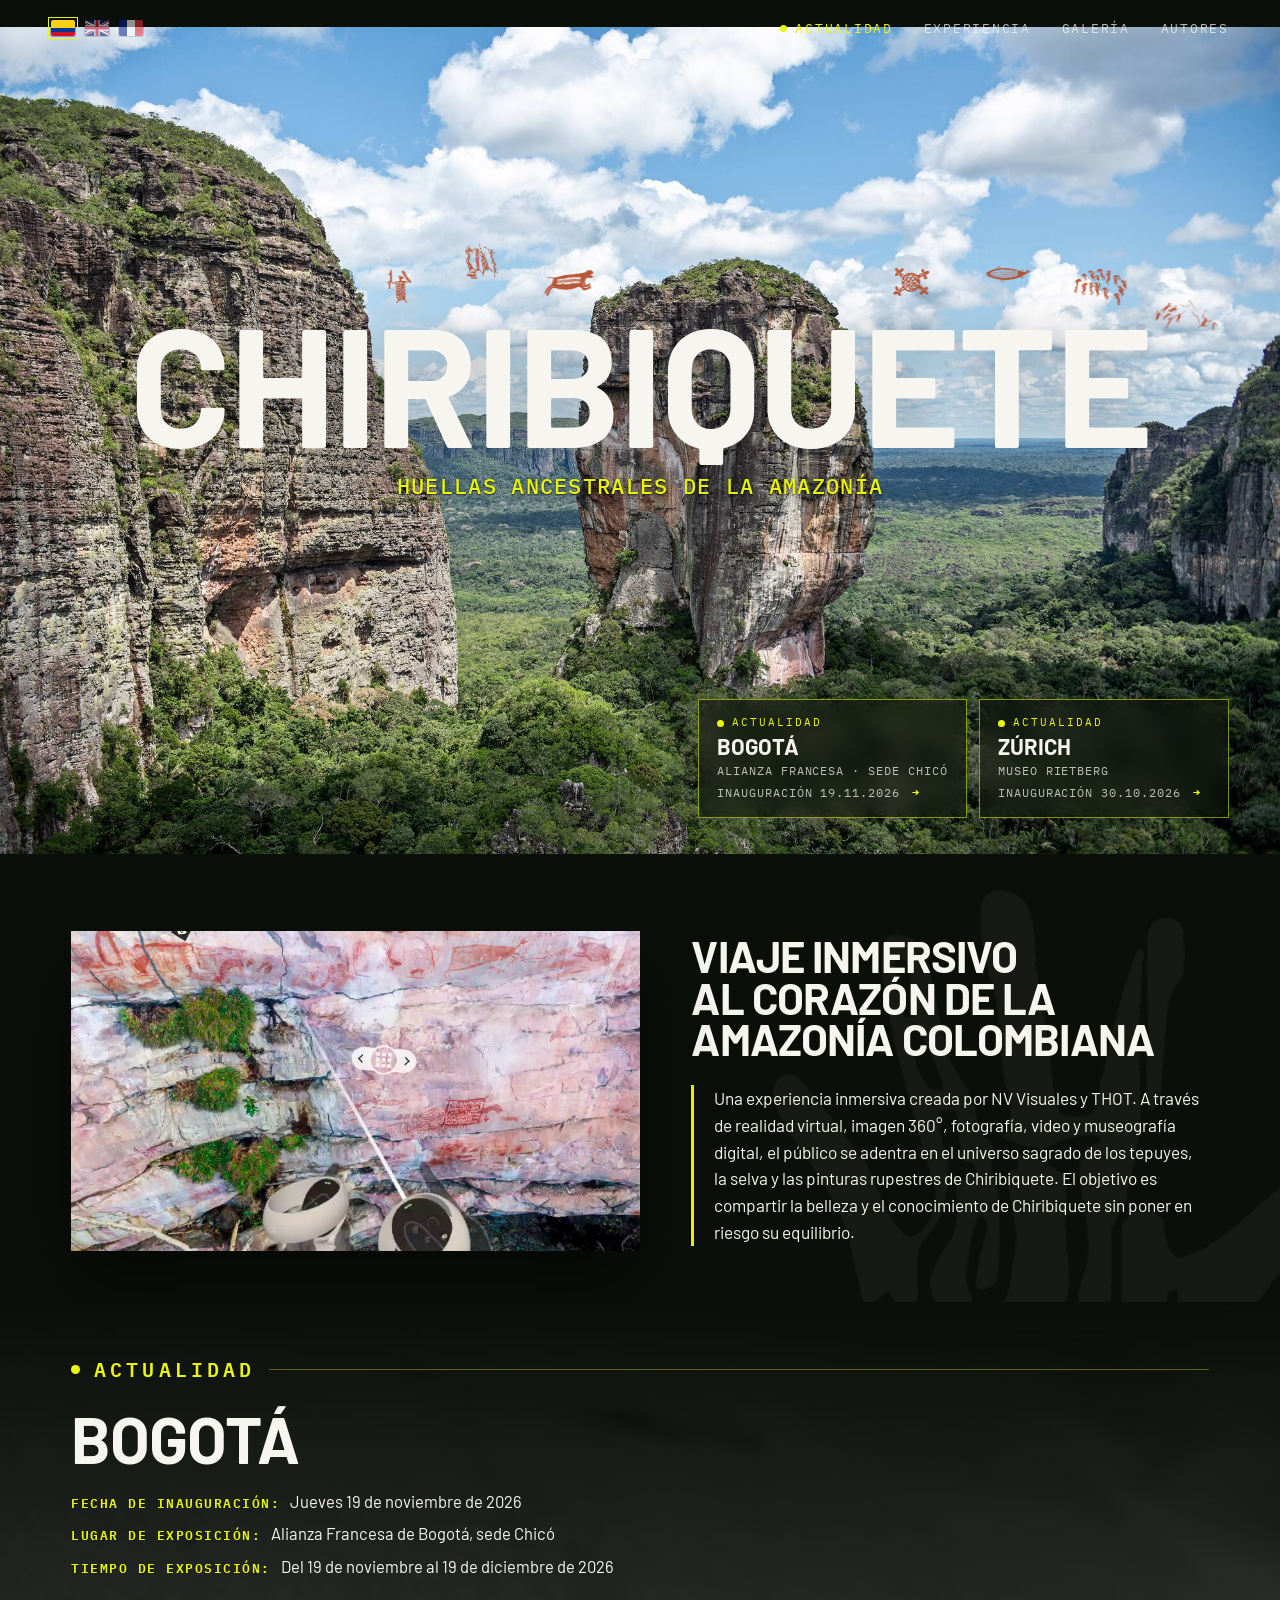
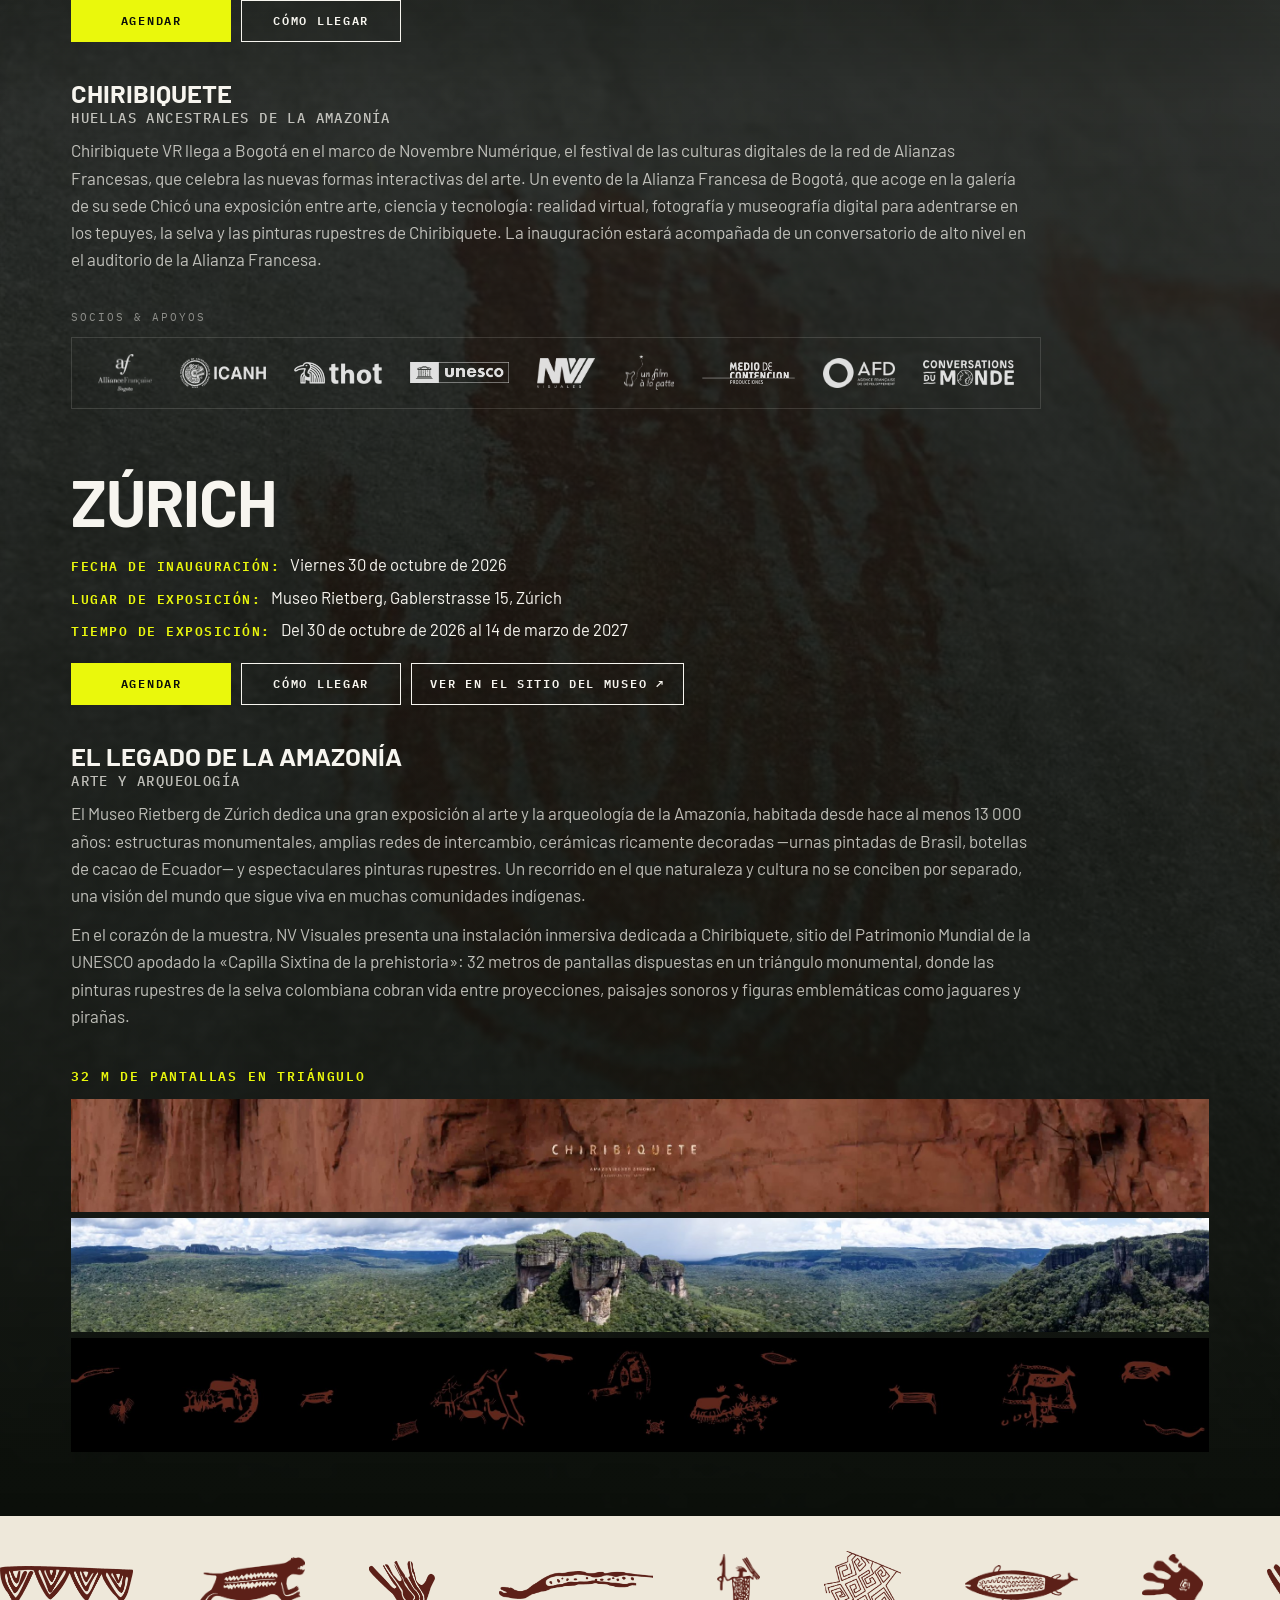
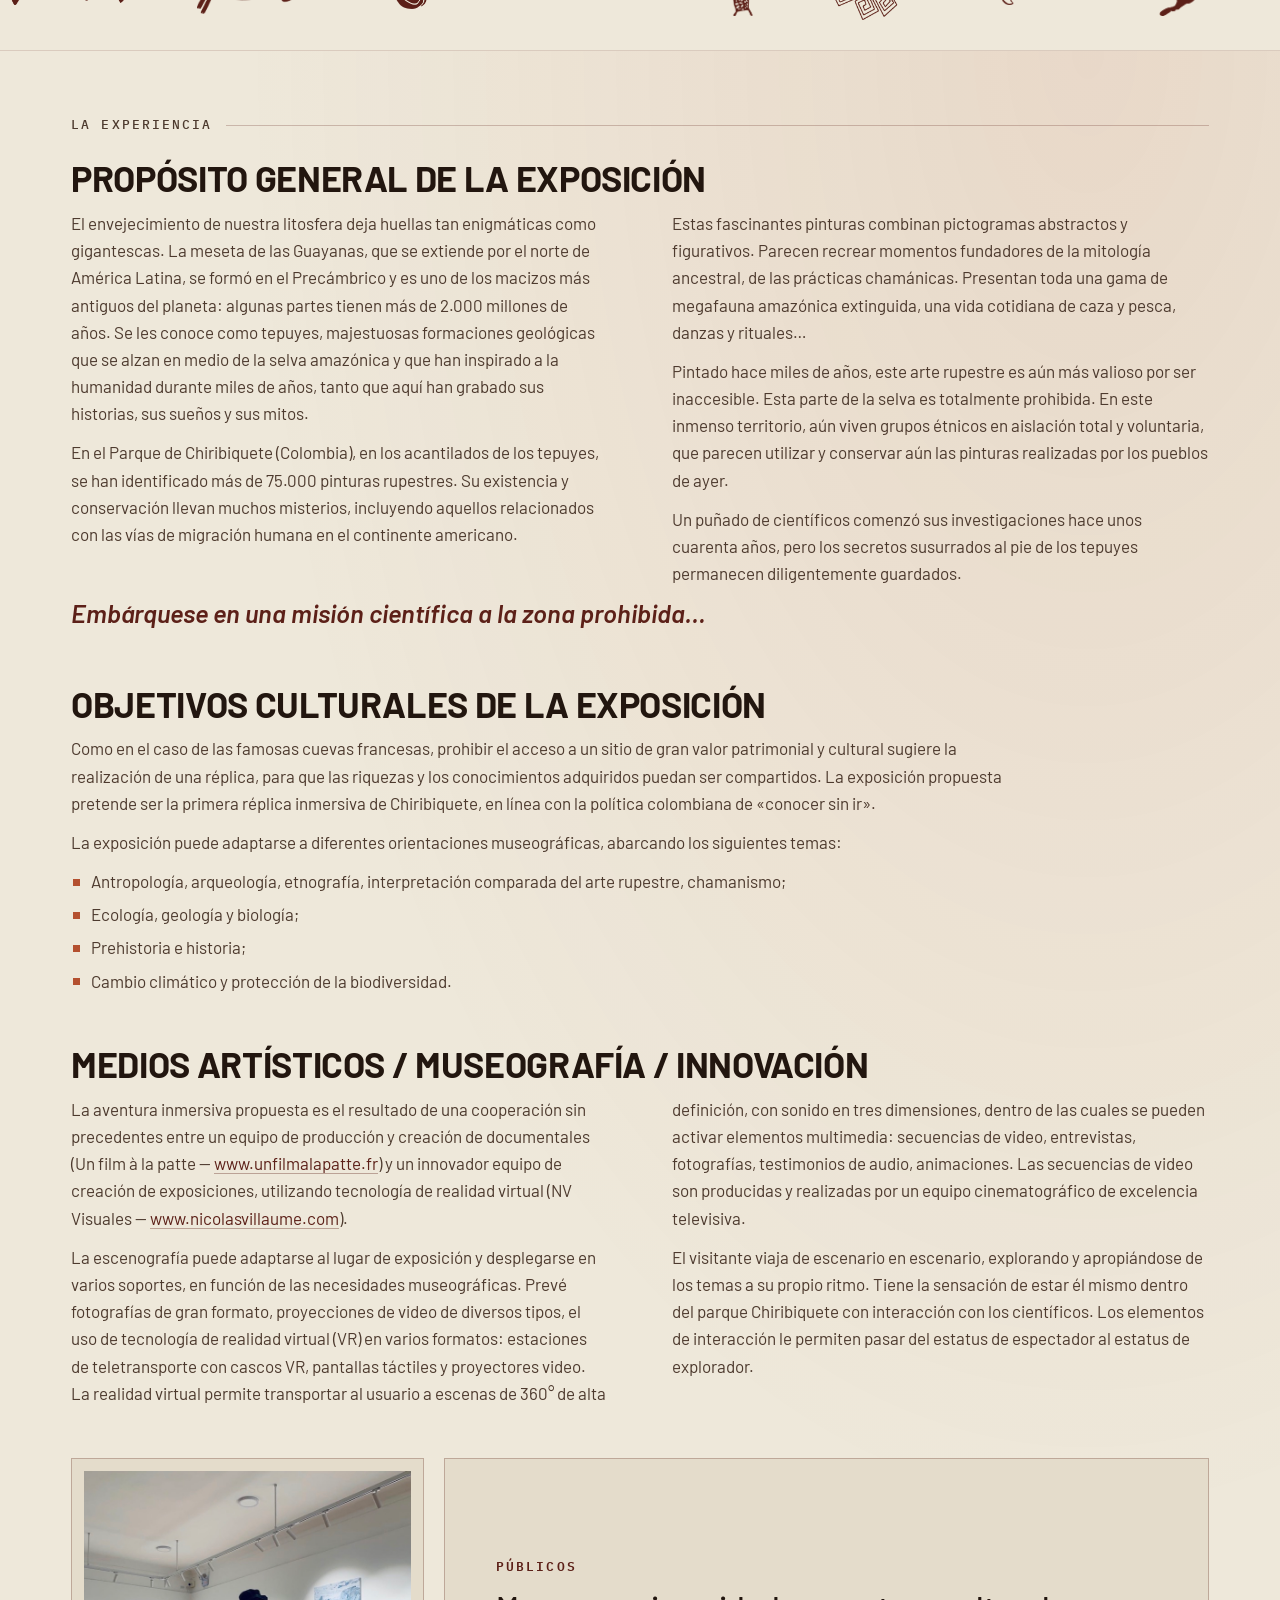
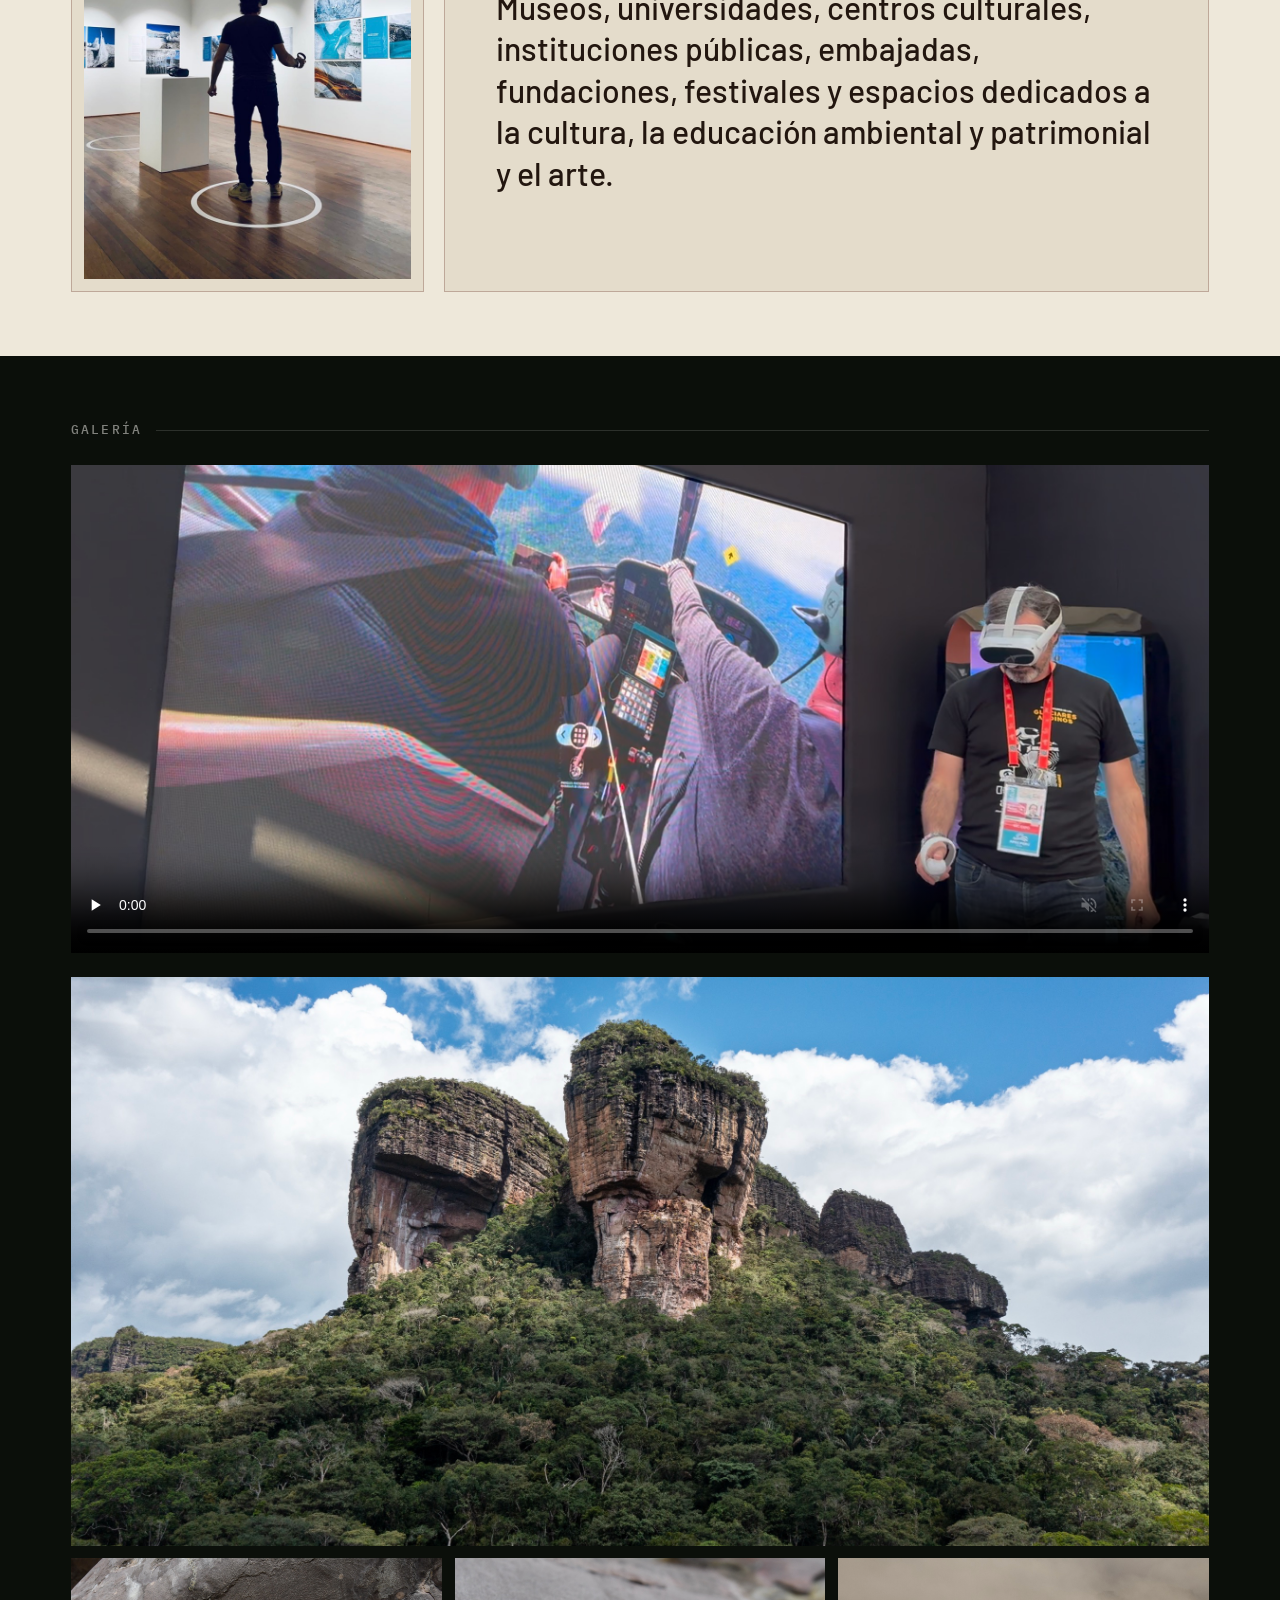
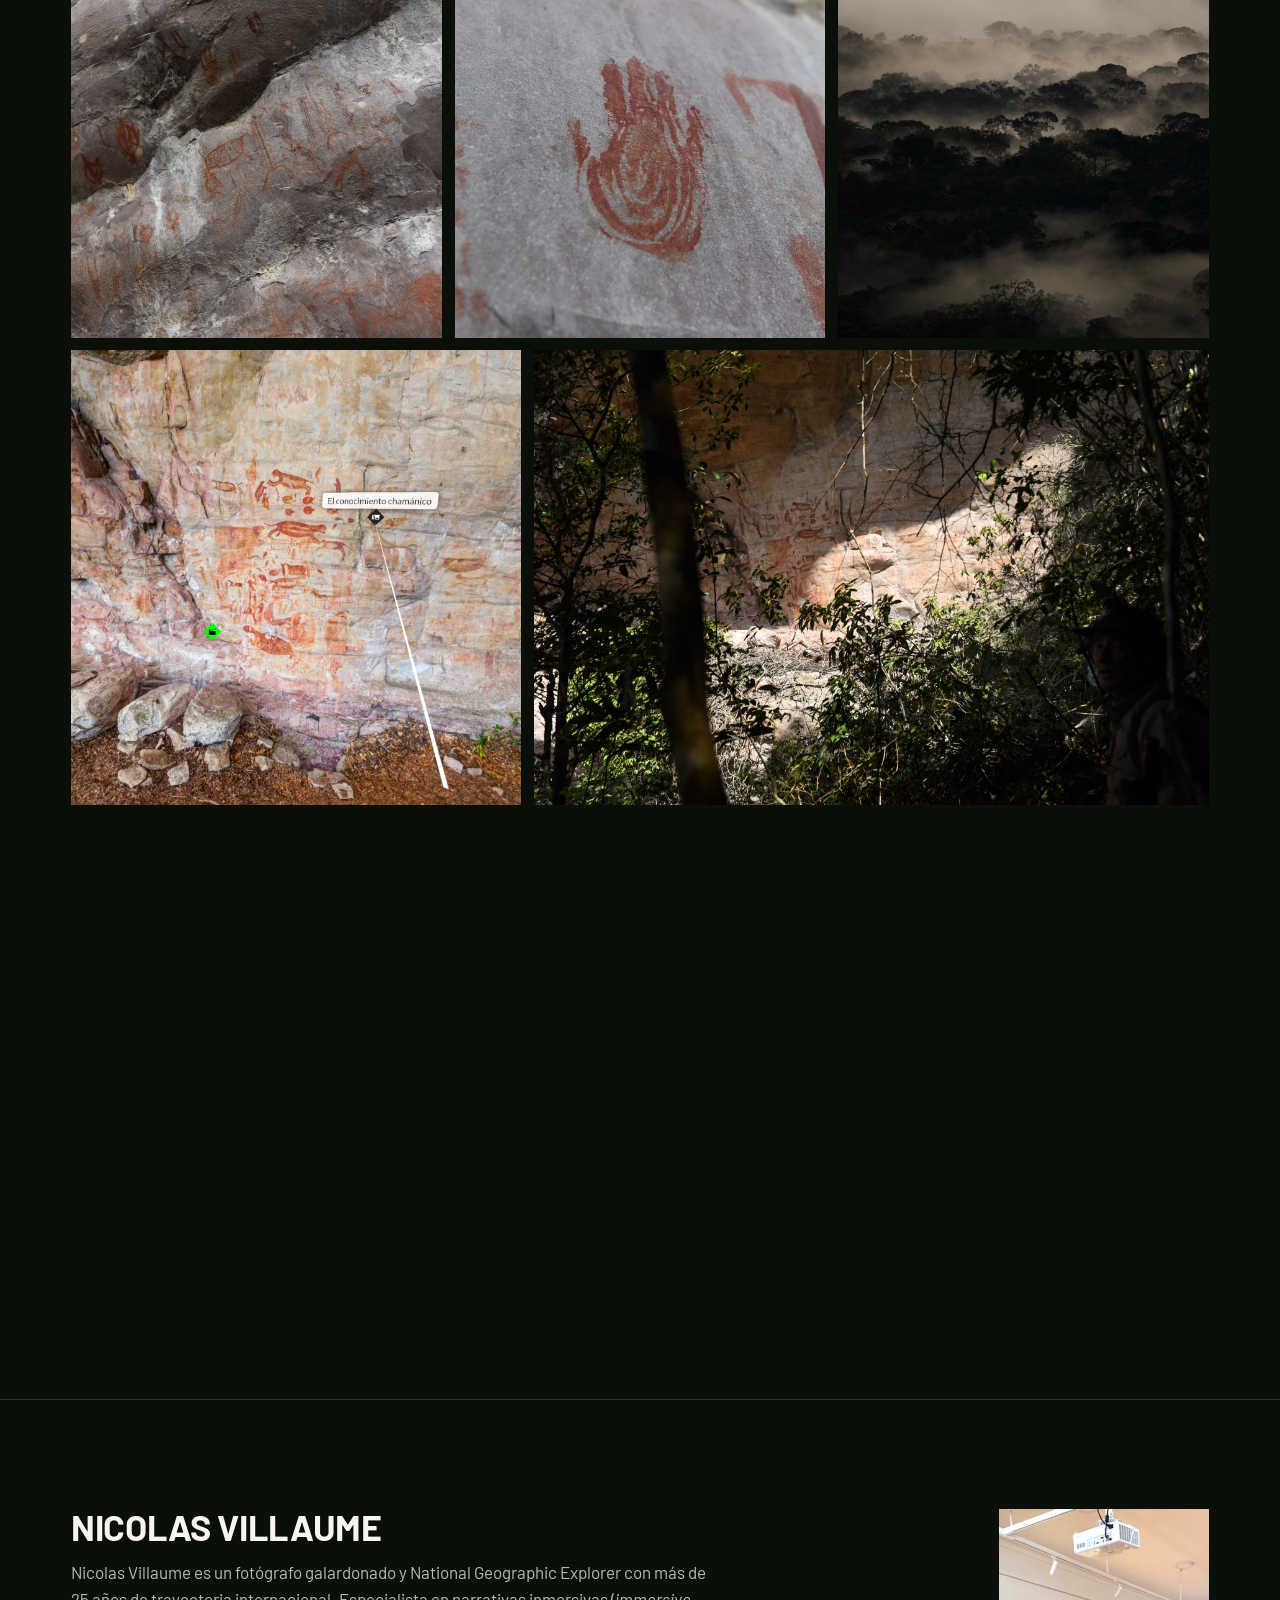
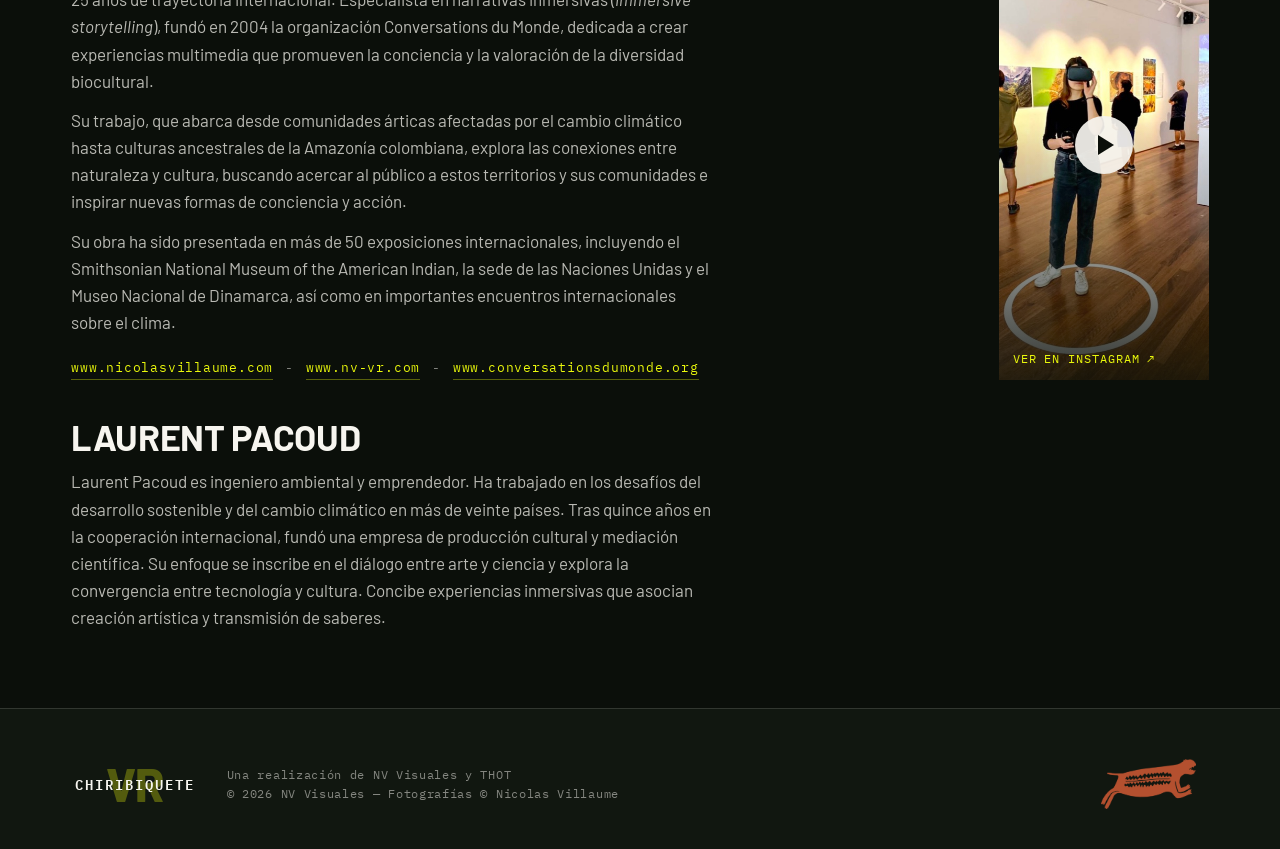
==== commit e7c773e6: "Add Nicolas Villaume links and Conversations du Monde partner logo Bio now links to nicolasvillaume." ====
--- a/index.html
+++ b/index.html
@@ -37,7 +37,7 @@
   <link rel="preconnect" href="https://fonts.gstatic.com" crossorigin />
   <link href="https://fonts.googleapis.com/css2?family=Barlow:ital,wght@0,400;0,500;0,600;0,700;0,800;1,400&amp;family=IBM+Plex+Mono:wght@400;500;600&amp;display=swap" rel="stylesheet" />
   <link rel="preload" as="image" href="assets/hero-tepuy.jpg?v=24" imagesrcset="assets/hero-tepuy-m.jpg?v=24 1100w, assets/hero-tepuy.jpg?v=24 2000w" imagesizes="100vw" />
-  <link rel="stylesheet" href="style.css?v=29" />
+  <link rel="stylesheet" href="style.css?v=31" />
   <script>document.documentElement.classList.add('js');</script>
   <script src="script.js?v=29" defer></script>
 </head>
@@ -156,6 +156,7 @@
               <li><img class="lg-ufalp"  src="assets/partners/un-film-a-la-patte.png?v=25" alt="Un film à la patte" loading="lazy" /></li>
               <li><img class="lg-medio"  src="assets/partners/medio-de-contencion.png?v=25" alt="Medio de Contención Producciones" loading="lazy" /></li>
               <li><img class="lg-afd"    src="assets/partners/afd.png?v=25" alt="AFD — Agence Française de Développement" loading="lazy" /></li>
+              <li><img class="lg-cdm"    src="assets/partners/conversations-du-monde.png?v=25" alt="Conversations du Monde" loading="lazy" /></li>
             </ul>
           </div>
         </article>
@@ -305,7 +306,11 @@
             <p>Su trabajo, que abarca desde comunidades árticas afectadas por el cambio climático hasta culturas ancestrales de la Amazonía colombiana, explora las conexiones entre naturaleza y cultura, buscando acercar al público a estos territorios y sus comunidades e inspirar nuevas formas de conciencia y acción.</p>
             <p>Su obra ha sido presentada en más de 50 exposiciones internacionales, incluyendo el Smithsonian National Museum of the American Indian, la sede de las Naciones Unidas y el Museo Nacional de Dinamarca, así como en importantes encuentros internacionales sobre el clima.</p>
             <p class="creator__links">
-              <a href="https://www.nicolasvillaume.com" target="_blank" rel="noopener">nicolasvillaume.com ↗</a>
+              <a href="https://www.nicolasvillaume.com" target="_blank" rel="noopener">www.nicolasvillaume.com</a>
+              <span class="creator__sep" aria-hidden="true">-</span>
+              <a href="https://www.nv-vr.com" target="_blank" rel="noopener">www.nv-vr.com</a>
+              <span class="creator__sep" aria-hidden="true">-</span>
+              <a href="http://www.conversationsdumonde.org" target="_blank" rel="noopener">www.conversationsdumonde.org</a>
             </p>
           </div>
           <a class="reel" href="https://www.instagram.com/reels/DCcke9USKK9/" target="_blank" rel="noopener" data-reveal>
--- a/style.css
+++ b/style.css
@@ -714,6 +714,7 @@
 .partners__row .lg-ufalp  { height: 35px; }
 .partners__row .lg-medio  { height: 22px; }
 .partners__row .lg-afd    { height: 30px; }
+.partners__row .lg-cdm    { height: 26px; }
 
 /* Los tres muros de Zúrich, uno tras otro */
 .panels {
@@ -1119,7 +1120,7 @@
 .creator__links {
   display: flex;
   flex-wrap: wrap;
-  gap: 8px 22px;
+  gap: 8px 12px;
   margin-top: 22px !important;
   font-family: var(--mono);
   font-size: 13px;
@@ -1129,6 +1130,10 @@
 .creator__links a {
   color: var(--acid);
   border-bottom: 1px solid rgba(234, 248, 12, 0.35);
+}
+
+.creator__sep {
+  color: var(--muted);
 }
 
 .creator--solo {
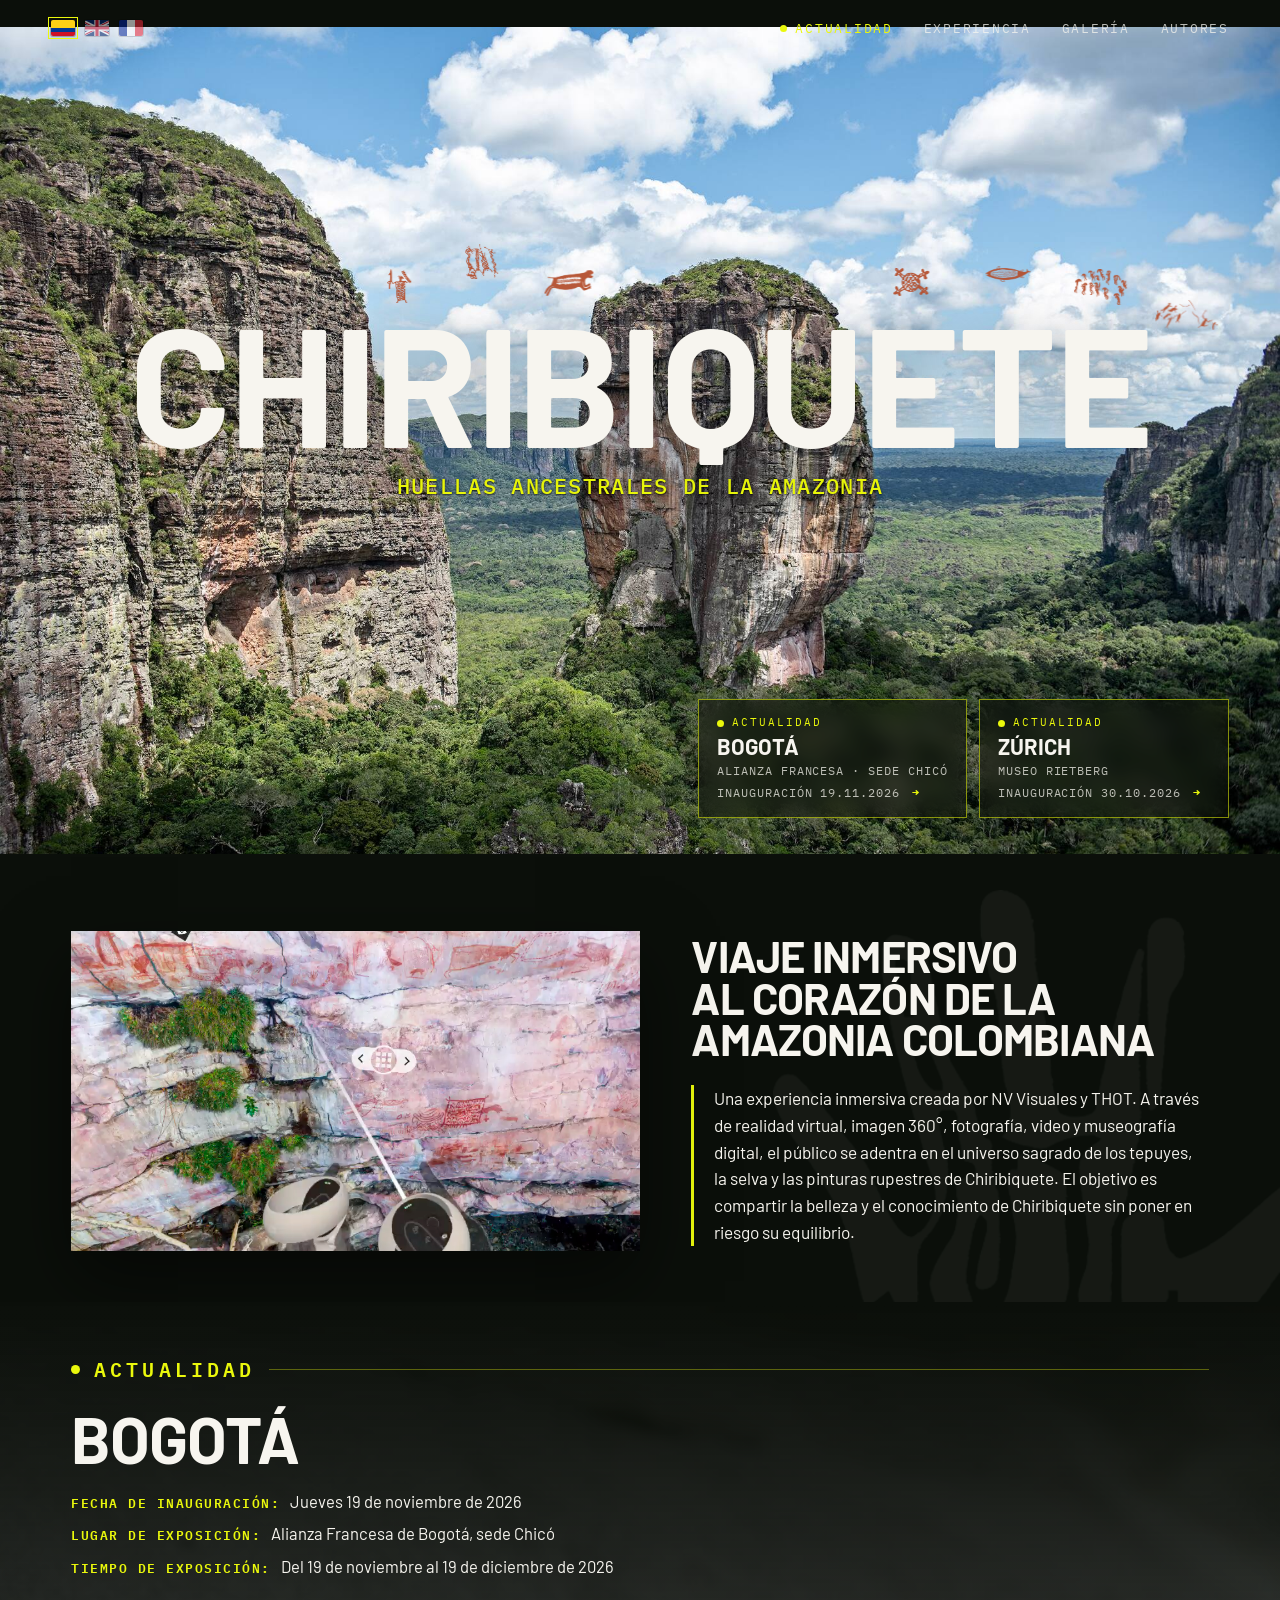
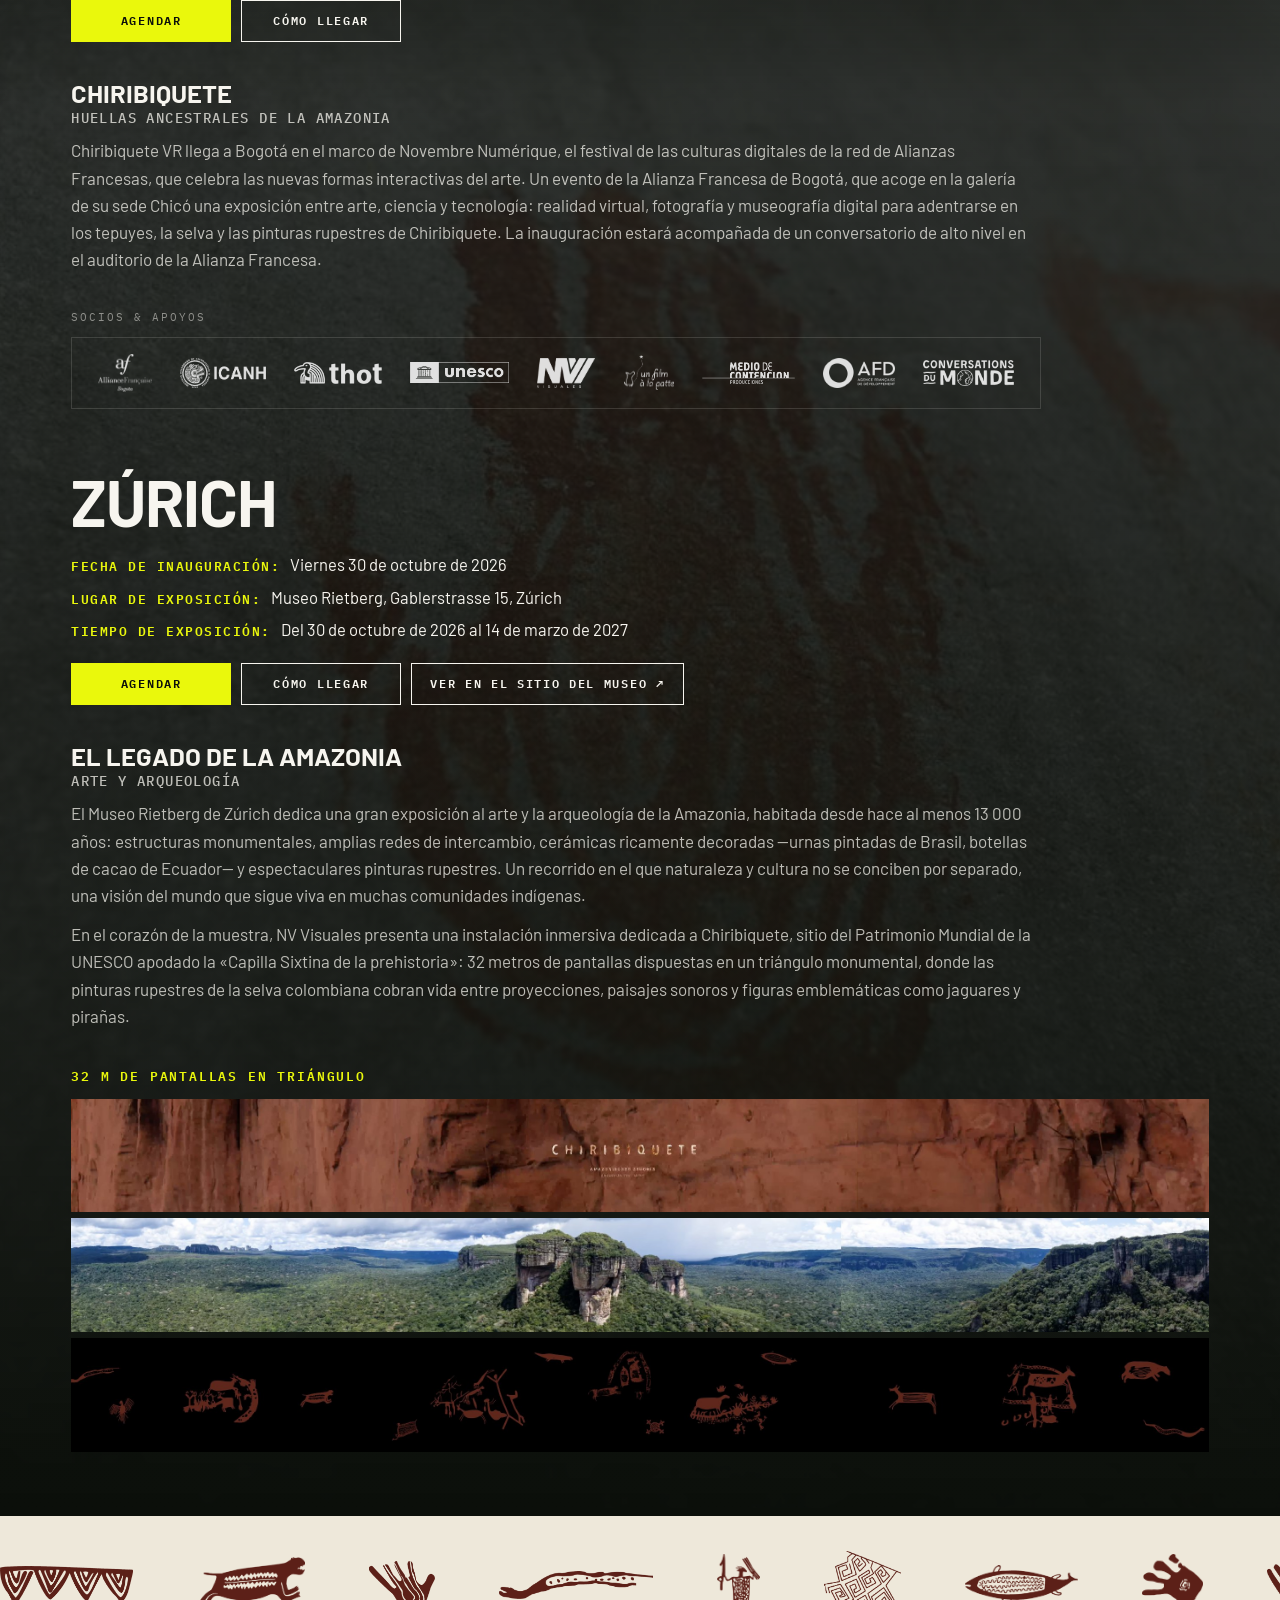
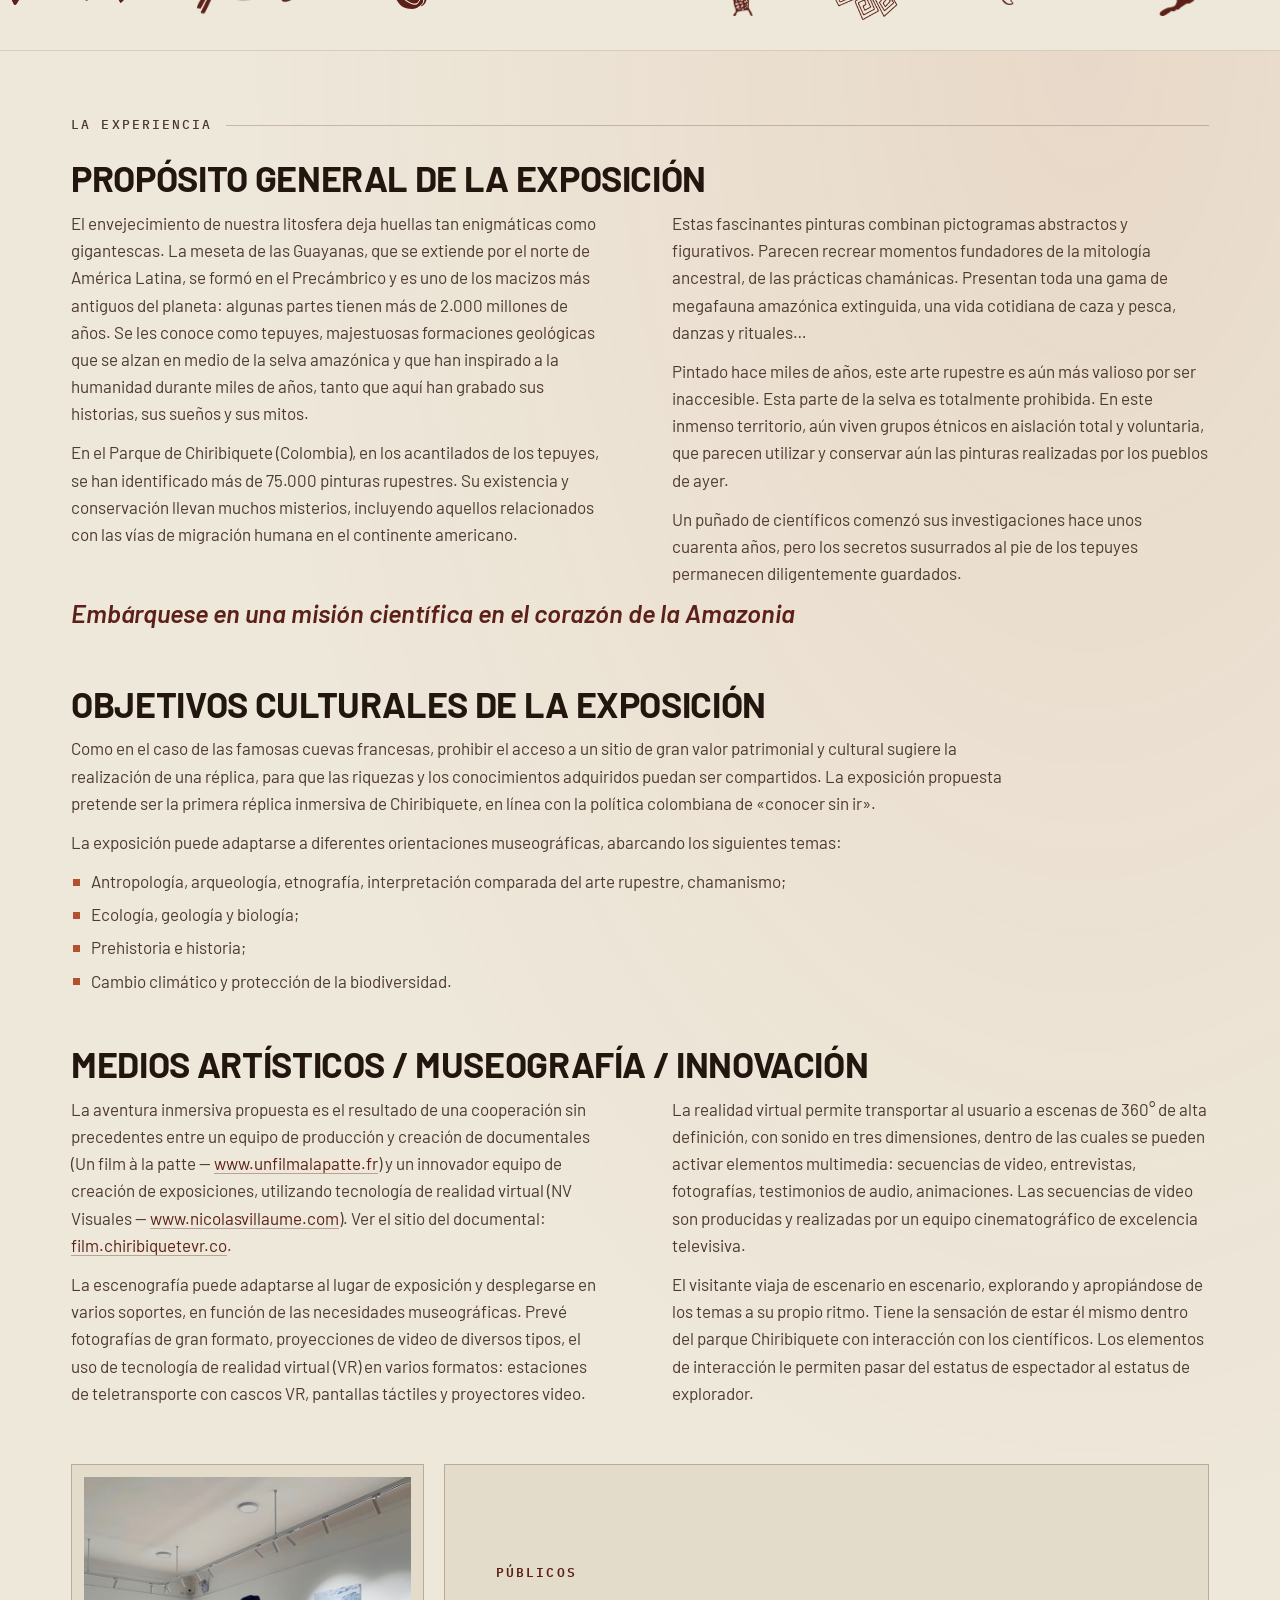
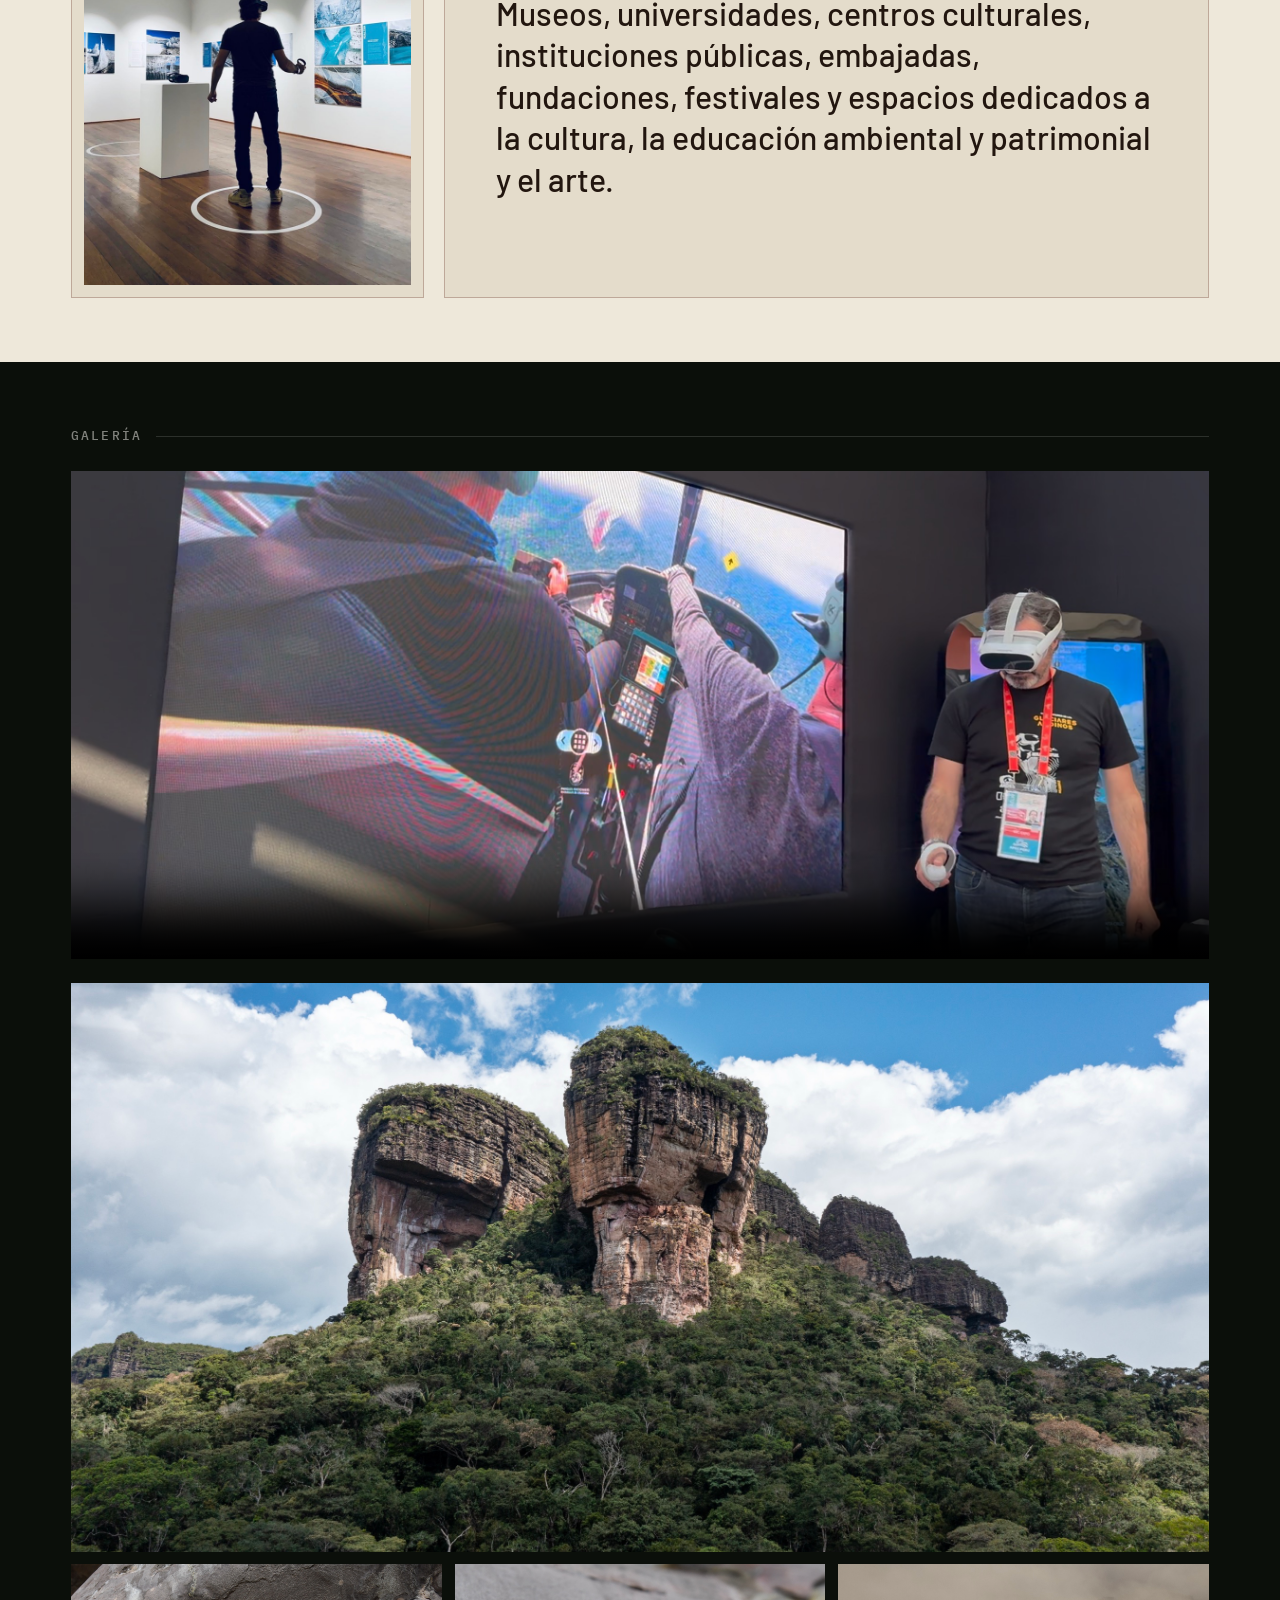
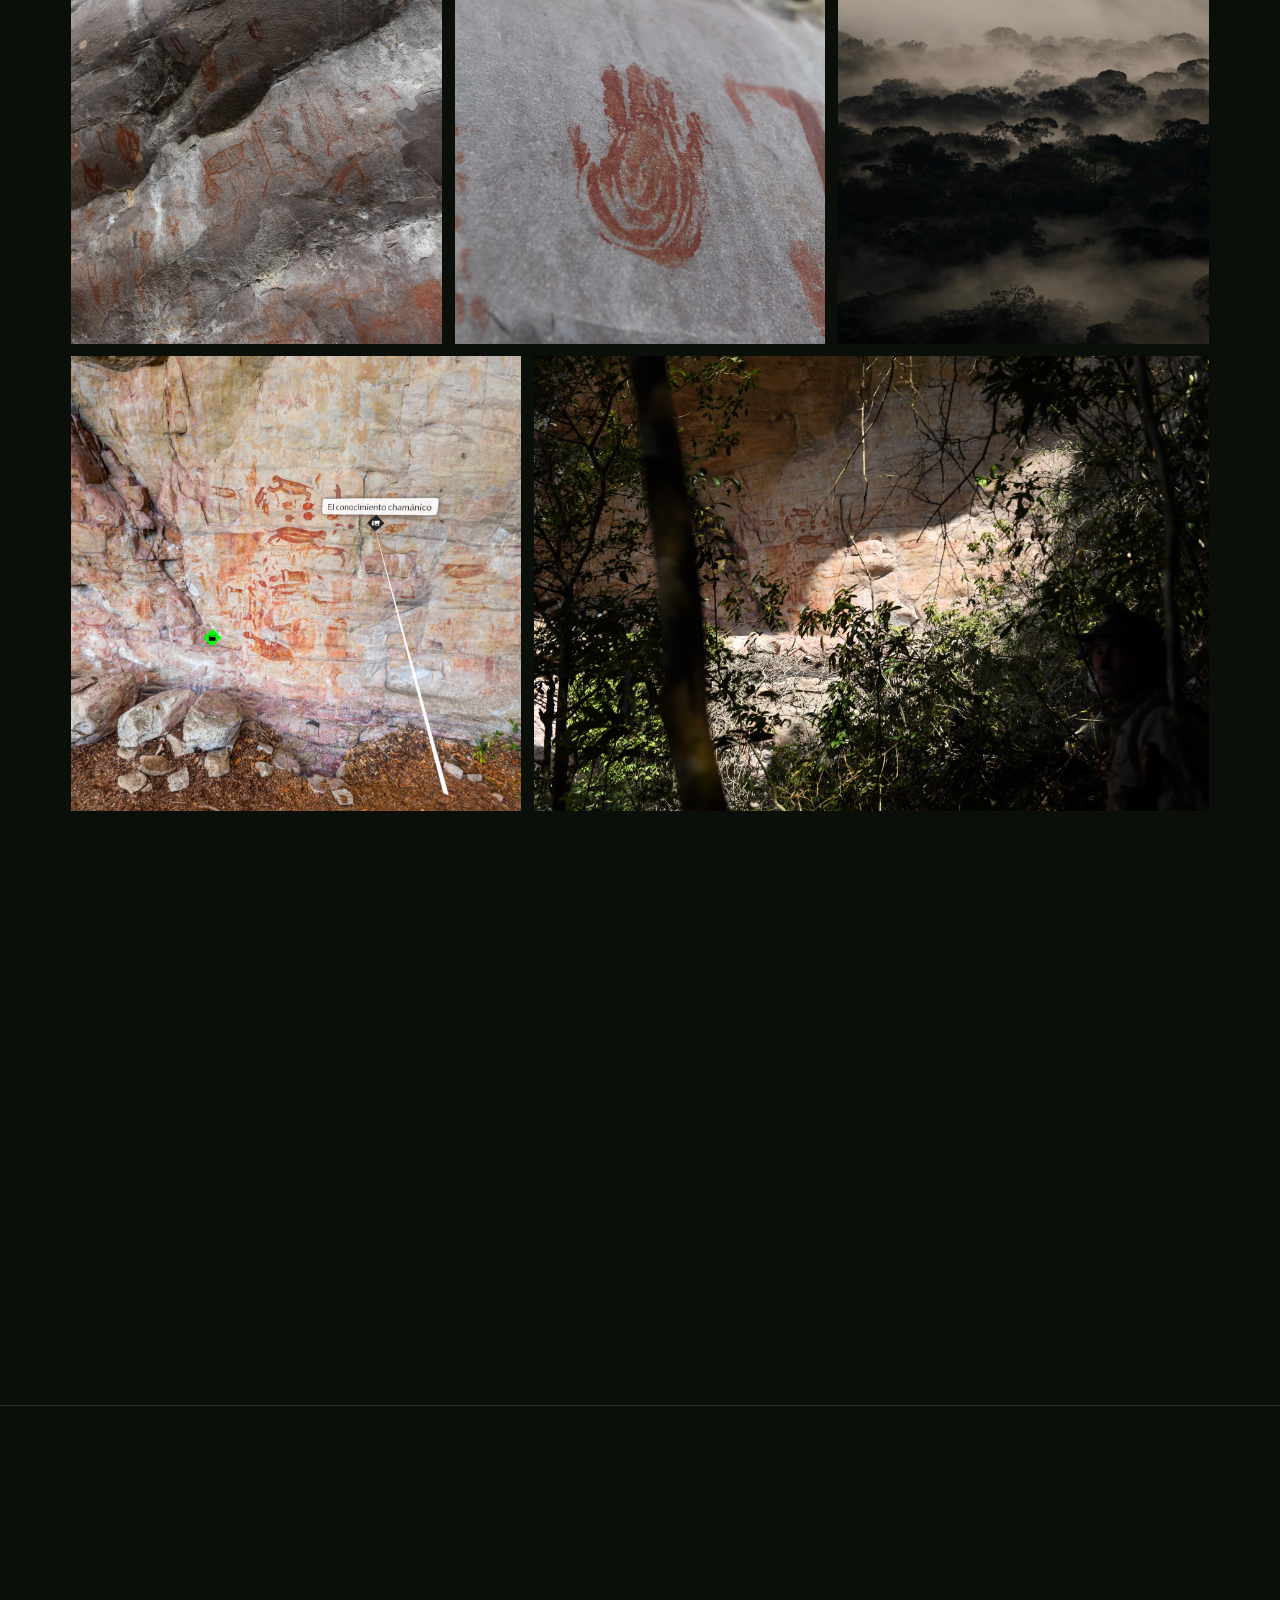
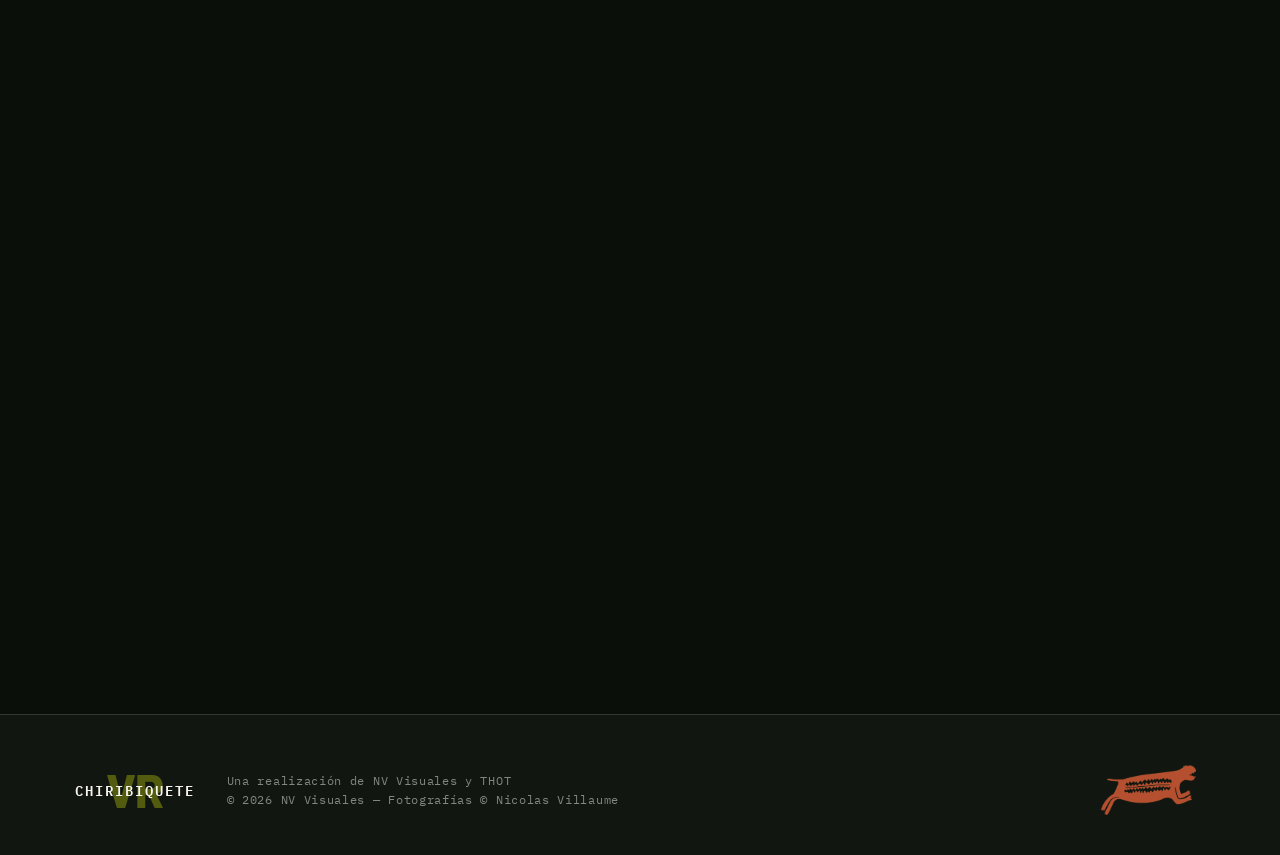
==== commit 47a0561b: "New experience tagline, documentary link, "Amazonia" without accent - Tagline: "Embárquese en una mi" ====
--- a/index.html
+++ b/index.html
@@ -16,17 +16,17 @@
   <meta property="og:site_name" content="Chiribiquete" />
   <meta property="og:locale" content="es_CO" />
   <meta property="og:title" content="Chiribiquete" />
-  <meta property="og:description" content="Viaje inmersivo al corazón de la Amazonía colombiana." />
+  <meta property="og:description" content="Viaje inmersivo al corazón de la Amazonia colombiana." />
   <meta property="og:url" content="https://thot-lab.github.io/chiribiquete-vr/" />
   <meta property="og:image" content="https://thot-lab.github.io/chiribiquete-vr/assets/meta/og-image-es.jpg" />
   <meta property="og:image:secure_url" content="https://thot-lab.github.io/chiribiquete-vr/assets/meta/og-image-es.jpg" />
   <meta property="og:image:type" content="image/jpeg" />
   <meta property="og:image:width" content="1200" />
   <meta property="og:image:height" content="630" />
-  <meta property="og:image:alt" content="Chiribiquete VR sobre un paisaje aéreo de la Amazonía colombiana" />
+  <meta property="og:image:alt" content="Chiribiquete VR sobre un paisaje aéreo de la Amazonia colombiana" />
   <meta name="twitter:card" content="summary_large_image" />
   <meta name="twitter:title" content="Chiribiquete" />
-  <meta name="twitter:description" content="Viaje inmersivo al corazón de la Amazonía colombiana." />
+  <meta name="twitter:description" content="Viaje inmersivo al corazón de la Amazonia colombiana." />
   <meta name="twitter:image" content="https://thot-lab.github.io/chiribiquete-vr/assets/meta/og-image-es.jpg" />
   <link rel="icon" href="favicon.ico?v=2" sizes="any" />
   <link rel="icon" type="image/png" sizes="32x32" href="assets/meta/favicon-32x32.png?v=2" />
@@ -85,7 +85,7 @@
             <span class="picto picto--ochre" style="--p:url(assets/pictos/p307.png); --x:103.5%; --y:-0.1; --h:0.8; --d:6"></span><!-- a la derecha de la última E, más bajo -->
           </span></span>
         </h1>
-        <p class="hero__sub">Huellas ancestrales de la Amazonía</p>
+        <p class="hero__sub">Huellas ancestrales de la Amazonia</p>
       </div>
       </div>
       <div class="hero__shade" aria-hidden="true"></div>
@@ -114,7 +114,7 @@
           <video data-fadeloop src="assets/vr-test-nv-visuales.mp4?v=12" poster="assets/vr-test-poster.png?v=11" muted playsinline autoplay preload="auto" aria-label="Prueba VR: navegación frente a los pictogramas"></video>
         </figure>
         <div class="intro__text" data-reveal>
-          <h2 class="display">Viaje inmersivo al corazón de la Amazonía colombiana</h2>
+          <h2 class="display">Viaje inmersivo al corazón de la Amazonia colombiana</h2>
           <p class="intro__lead">Una experiencia inmersiva creada por NV Visuales y THOT. A través de realidad virtual, imagen 360°, fotografía, video y museografía digital, el público se adentra en el universo sagrado de los tepuyes, la selva y las pinturas rupestres de Chiribiquete. El objetivo es compartir la belleza y el conocimiento de Chiribiquete sin poner en riesgo su equilibrio.</p>
         </div>
       </div>
@@ -142,7 +142,7 @@
             <a class="btn" href="https://www.google.com/maps/search/?api=1&amp;query=Alianza%20Francesa%20Bogot%C3%A1%20Sede%20Chic%C3%B3" target="_blank" rel="noopener">Cómo llegar</a>
           </div>
 
-          <h3 class="event__expo">Chiribiquete<span>Huellas ancestrales de la Amazonía</span></h3>
+          <h3 class="event__expo">Chiribiquete<span>Huellas ancestrales de la Amazonia</span></h3>
           <p class="event__text">Chiribiquete VR llega a Bogotá en el marco de Novembre Numérique, el festival de las culturas digitales de la red de Alianzas Francesas, que celebra las nuevas formas interactivas del arte. Un evento de la Alianza Francesa de Bogotá, que acoge en la galería de su sede Chicó una exposición entre arte, ciencia y tecnología: realidad virtual, fotografía y museografía digital para adentrarse en los tepuyes, la selva y las pinturas rupestres de Chiribiquete. La inauguración estará acompañada de un conversatorio de alto nivel en el auditorio de la Alianza Francesa.</p>
 
           <p class="partners__label">Socios &amp; apoyos</p>
@@ -177,8 +177,8 @@
             <a class="btn" href="https://rietberg.ch/ausstellungen/das-verm%C3%A4chtnis-amazoniens" target="_blank" rel="noopener">Ver en el sitio del museo ↗</a>
           </div>
 
-          <h3 class="event__expo">El legado de la Amazonía<span>Arte y arqueología</span></h3>
-          <p class="event__text">El Museo Rietberg de Zúrich dedica una gran exposición al arte y la arqueología de la Amazonía, habitada desde hace al menos 13&nbsp;000 años: estructuras monumentales, amplias redes de intercambio, cerámicas ricamente decoradas —urnas pintadas de Brasil, botellas de cacao de Ecuador— y espectaculares pinturas rupestres. Un recorrido en el que naturaleza y cultura no se conciben por separado, una visión del mundo que sigue viva en muchas comunidades indígenas.</p>
+          <h3 class="event__expo">El legado de la Amazonia<span>Arte y arqueología</span></h3>
+          <p class="event__text">El Museo Rietberg de Zúrich dedica una gran exposición al arte y la arqueología de la Amazonia, habitada desde hace al menos 13&nbsp;000 años: estructuras monumentales, amplias redes de intercambio, cerámicas ricamente decoradas —urnas pintadas de Brasil, botellas de cacao de Ecuador— y espectaculares pinturas rupestres. Un recorrido en el que naturaleza y cultura no se conciben por separado, una visión del mundo que sigue viva en muchas comunidades indígenas.</p>
           <p class="event__text">En el corazón de la muestra, NV Visuales presenta una instalación inmersiva dedicada a Chiribiquete, sitio del Patrimonio Mundial de la UNESCO apodado la «Capilla Sixtina de la prehistoria»: 32 metros de pantallas dispuestas en un triángulo monumental, donde las pinturas rupestres de la selva colombiana cobran vida entre proyecciones, paisajes sonoros y figuras emblemáticas como jaguares y pirañas.</p>
 
           <figure class="panels">
@@ -225,7 +225,7 @@
             <p>Pintado hace miles de años, este arte rupestre es aún más valioso por ser inaccesible. Esta parte de la selva es totalmente prohibida. En este inmenso territorio, aún viven grupos étnicos en aislación total y voluntaria, que parecen utilizar y conservar aún las pinturas realizadas por los pueblos de ayer.</p>
             <p>Un puñado de científicos comenzó sus investigaciones hace unos cuarenta años, pero los secretos susurrados al pie de los tepuyes permanecen diligentemente guardados.</p>
           </div>
-          <p class="exp-tagline">Embárquese en una misión científica a la zona prohibida…</p>
+          <p class="exp-tagline">Embárquese en una misión científica en el corazón de la Amazonia</p>
         </div>
 
         <div class="exp-block" data-reveal>
@@ -245,7 +245,7 @@
         <div class="exp-block" data-reveal>
           <h3 class="h3">Medios artísticos / Museografía / Innovación</h3>
           <div class="exp-text">
-            <p>La aventura inmersiva propuesta es el resultado de una cooperación sin precedentes entre un equipo de producción y creación de documentales (Un film à la patte — <a href="http://www.unfilmalapatte.fr" target="_blank" rel="noopener">www.unfilmalapatte.fr</a>) y un innovador equipo de creación de exposiciones, utilizando tecnología de realidad virtual (NV Visuales — <a href="https://www.nicolasvillaume.com" target="_blank" rel="noopener">www.nicolasvillaume.com</a>).</p>
+            <p>La aventura inmersiva propuesta es el resultado de una cooperación sin precedentes entre un equipo de producción y creación de documentales (Un film à la patte — <a href="http://www.unfilmalapatte.fr" target="_blank" rel="noopener">www.unfilmalapatte.fr</a>) y un innovador equipo de creación de exposiciones, utilizando tecnología de realidad virtual (NV Visuales — <a href="https://www.nicolasvillaume.com" target="_blank" rel="noopener">www.nicolasvillaume.com</a>). Ver el sitio del documental: <a href="https://film.chiribiquetevr.co" target="_blank" rel="noopener">film.chiribiquetevr.co</a>.</p>
             <p>La escenografía puede adaptarse al lugar de exposición y desplegarse en varios soportes, en función de las necesidades museográficas. Prevé fotografías de gran formato, proyecciones de video de diversos tipos, el uso de tecnología de realidad virtual (VR) en varios formatos: estaciones de teletransporte con cascos VR, pantallas táctiles y proyectores video. La realidad virtual permite transportar al usuario a escenas de 360° de alta definición, con sonido en tres dimensiones, dentro de las cuales se pueden activar elementos multimedia: secuencias de video, entrevistas, fotografías, testimonios de audio, animaciones. Las secuencias de video son producidas y realizadas por un equipo cinematográfico de excelencia televisiva.</p>
             <p>El visitante viaja de escenario en escenario, explorando y apropiándose de los temas a su propio ritmo. Tiene la sensación de estar él mismo dentro del parque Chiribiquete con interacción con los científicos. Los elementos de interacción le permiten pasar del estatus de espectador al estatus de explorador.</p>
           </div>
@@ -303,7 +303,7 @@
           <div class="creator__text" data-reveal>
             <h3 class="h3">Nicolas Villaume</h3>
             <p>Nicolas Villaume es un fotógrafo galardonado y National Geographic Explorer con más de 25 años de trayectoria internacional. Especialista en narrativas inmersivas (<em>immersive storytelling</em>), fundó en 2004 la organización Conversations du Monde, dedicada a crear experiencias multimedia que promueven la conciencia y la valoración de la diversidad biocultural.</p>
-            <p>Su trabajo, que abarca desde comunidades árticas afectadas por el cambio climático hasta culturas ancestrales de la Amazonía colombiana, explora las conexiones entre naturaleza y cultura, buscando acercar al público a estos territorios y sus comunidades e inspirar nuevas formas de conciencia y acción.</p>
+            <p>Su trabajo, que abarca desde comunidades árticas afectadas por el cambio climático hasta culturas ancestrales de la Amazonia colombiana, explora las conexiones entre naturaleza y cultura, buscando acercar al público a estos territorios y sus comunidades e inspirar nuevas formas de conciencia y acción.</p>
             <p>Su obra ha sido presentada en más de 50 exposiciones internacionales, incluyendo el Smithsonian National Museum of the American Indian, la sede de las Naciones Unidas y el Museo Nacional de Dinamarca, así como en importantes encuentros internacionales sobre el clima.</p>
             <p class="creator__links">
               <a href="https://www.nicolasvillaume.com" target="_blank" rel="noopener">www.nicolasvillaume.com</a>
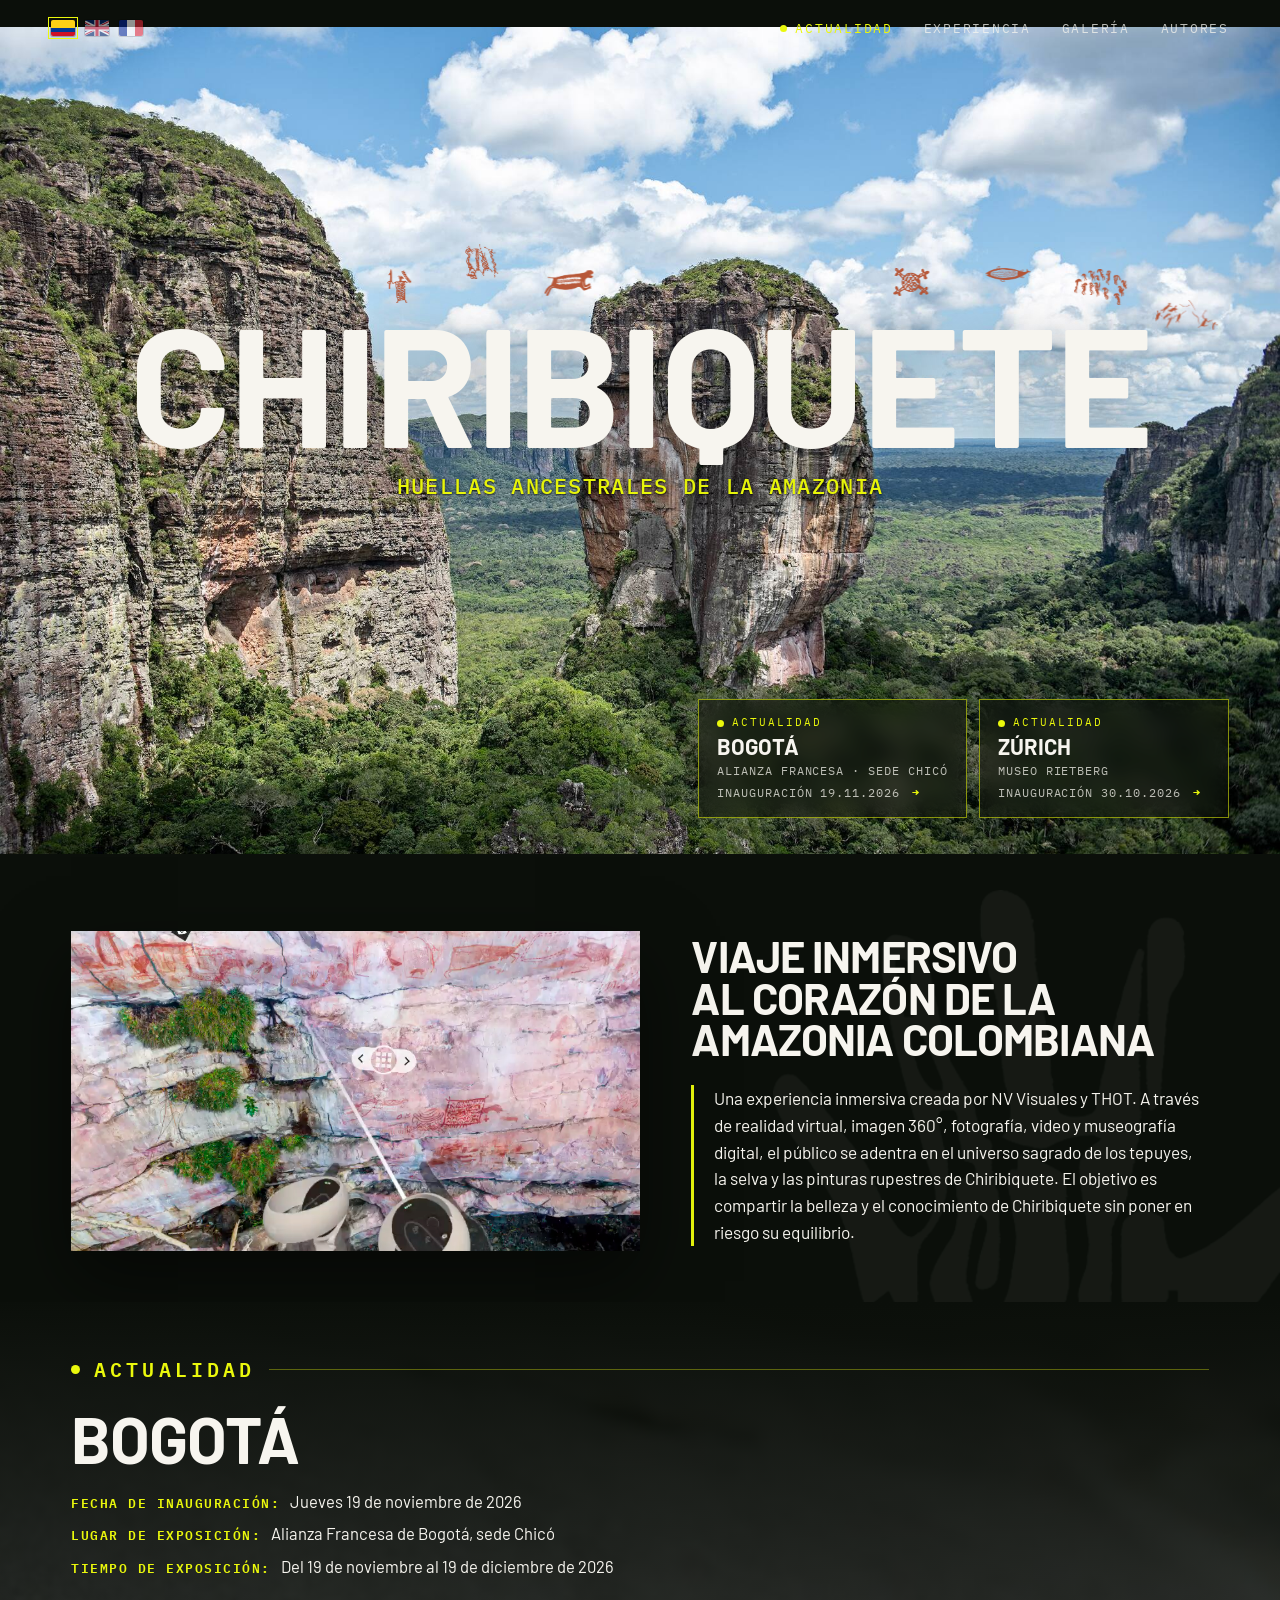
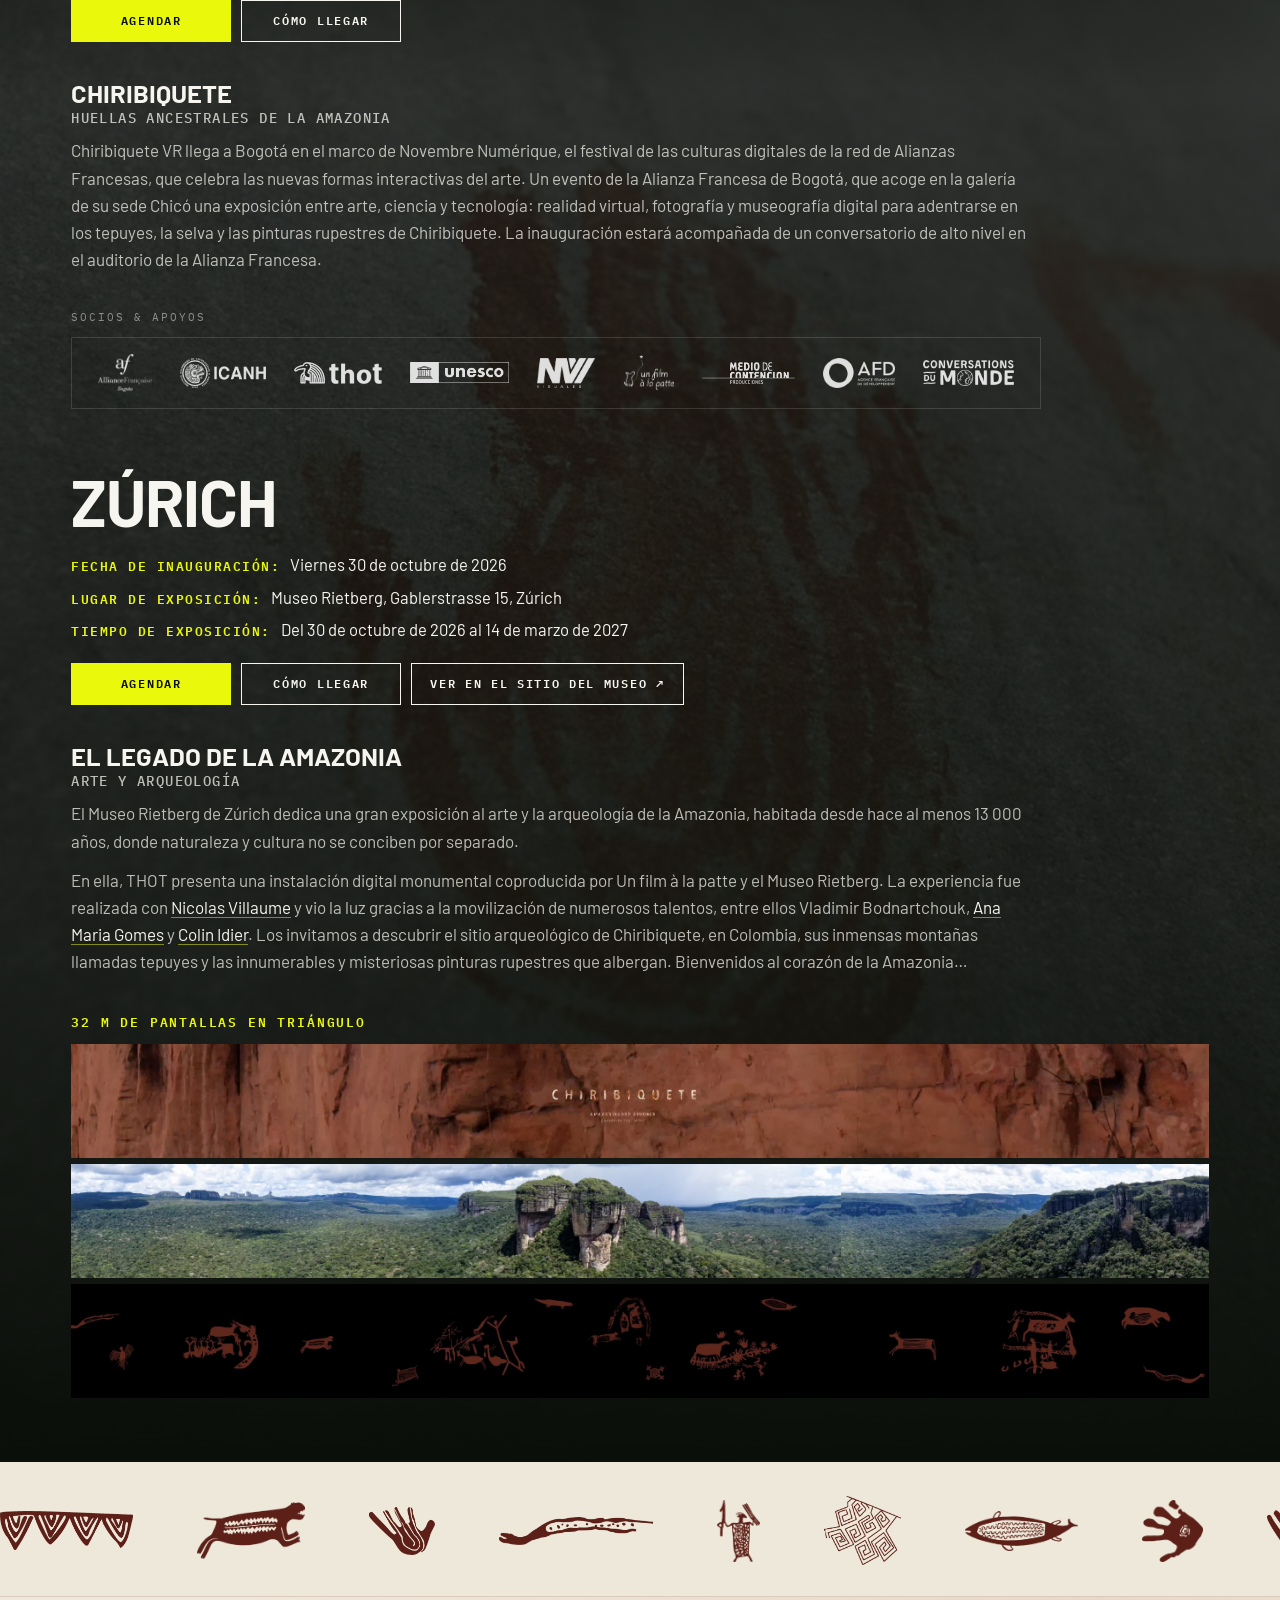
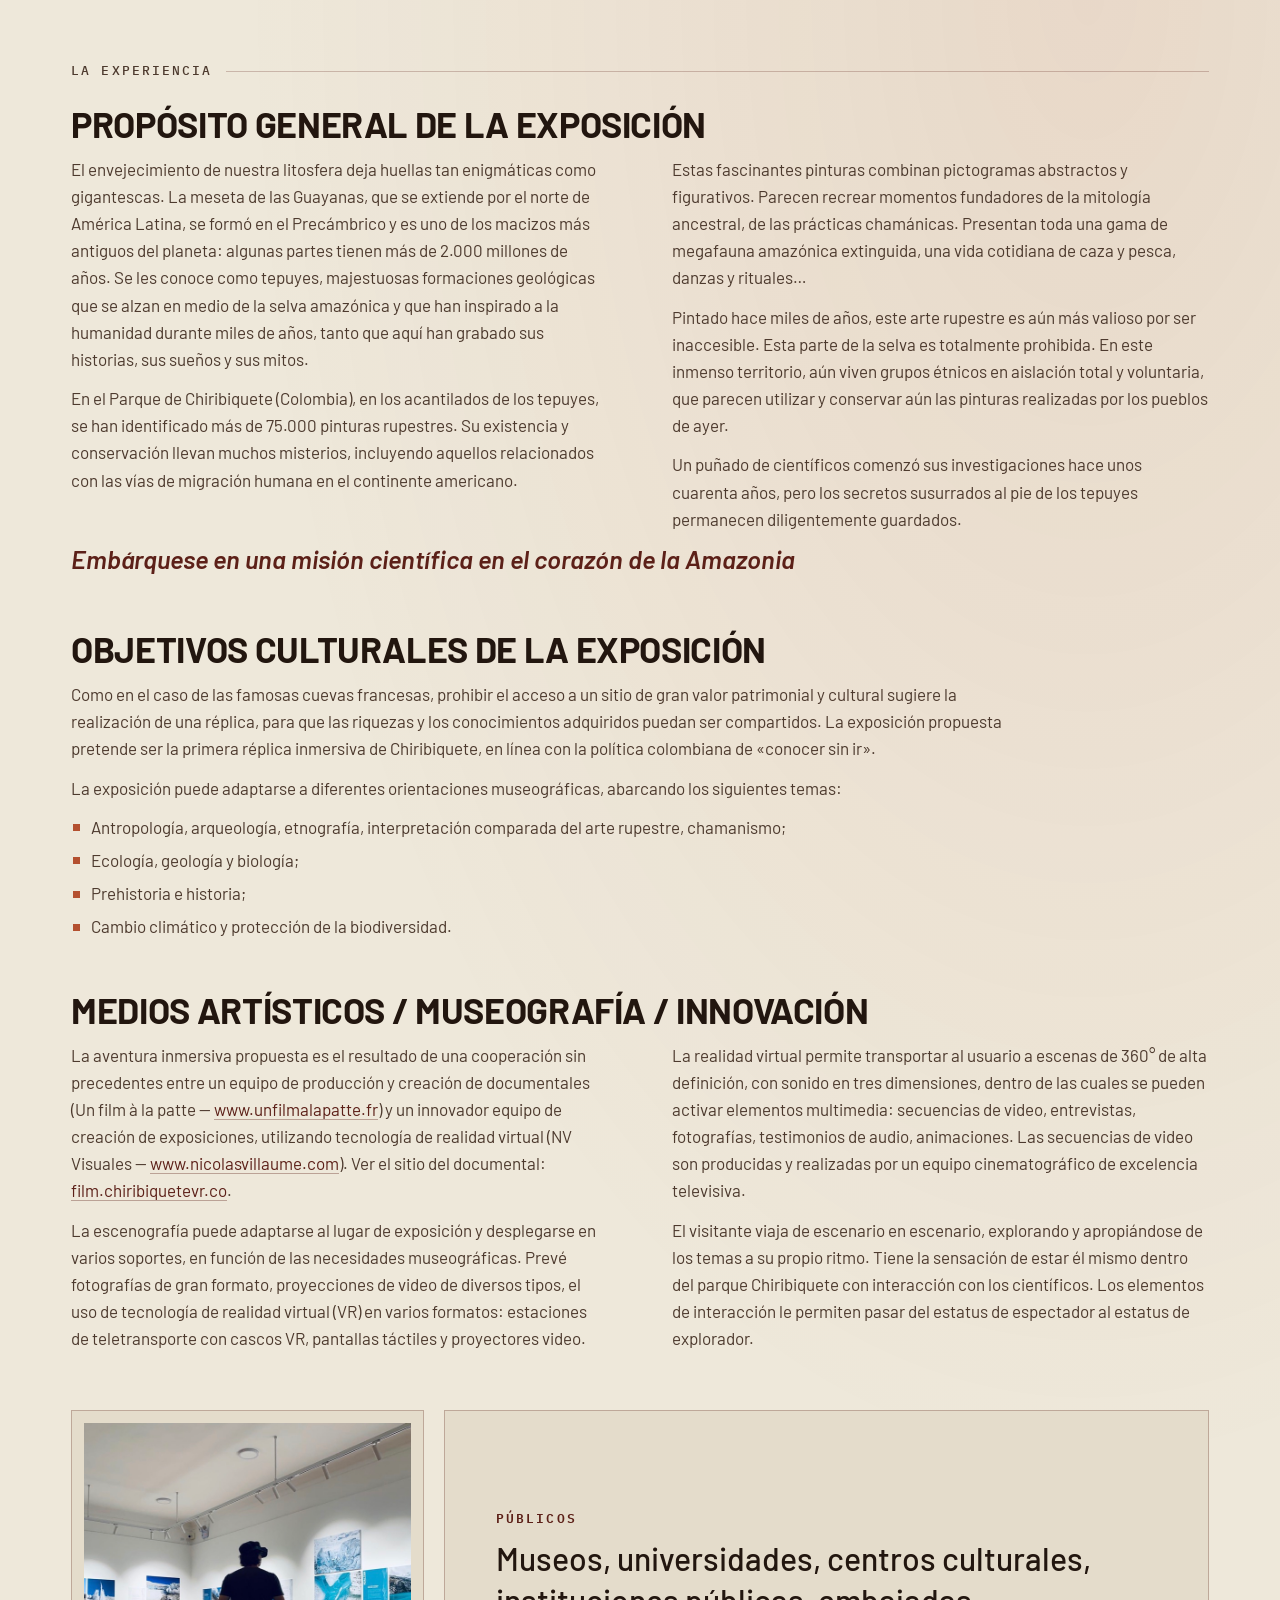
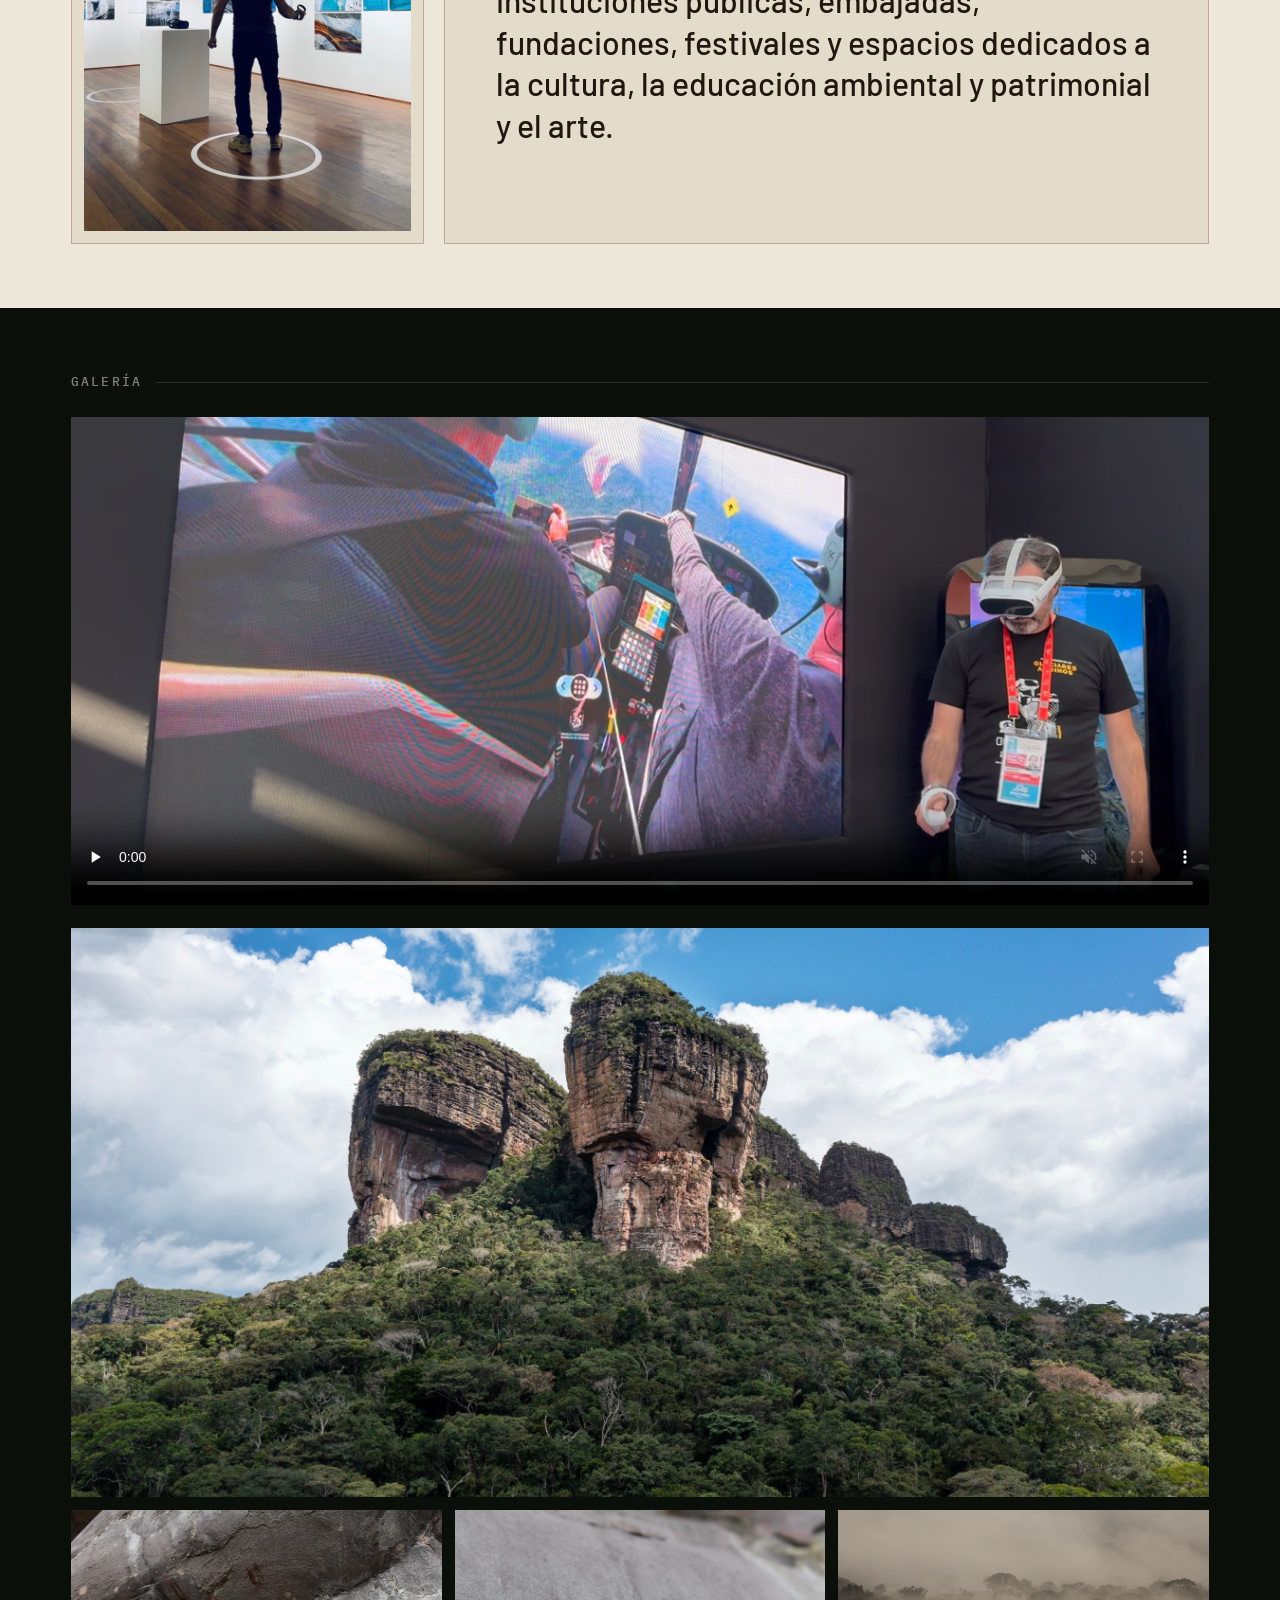
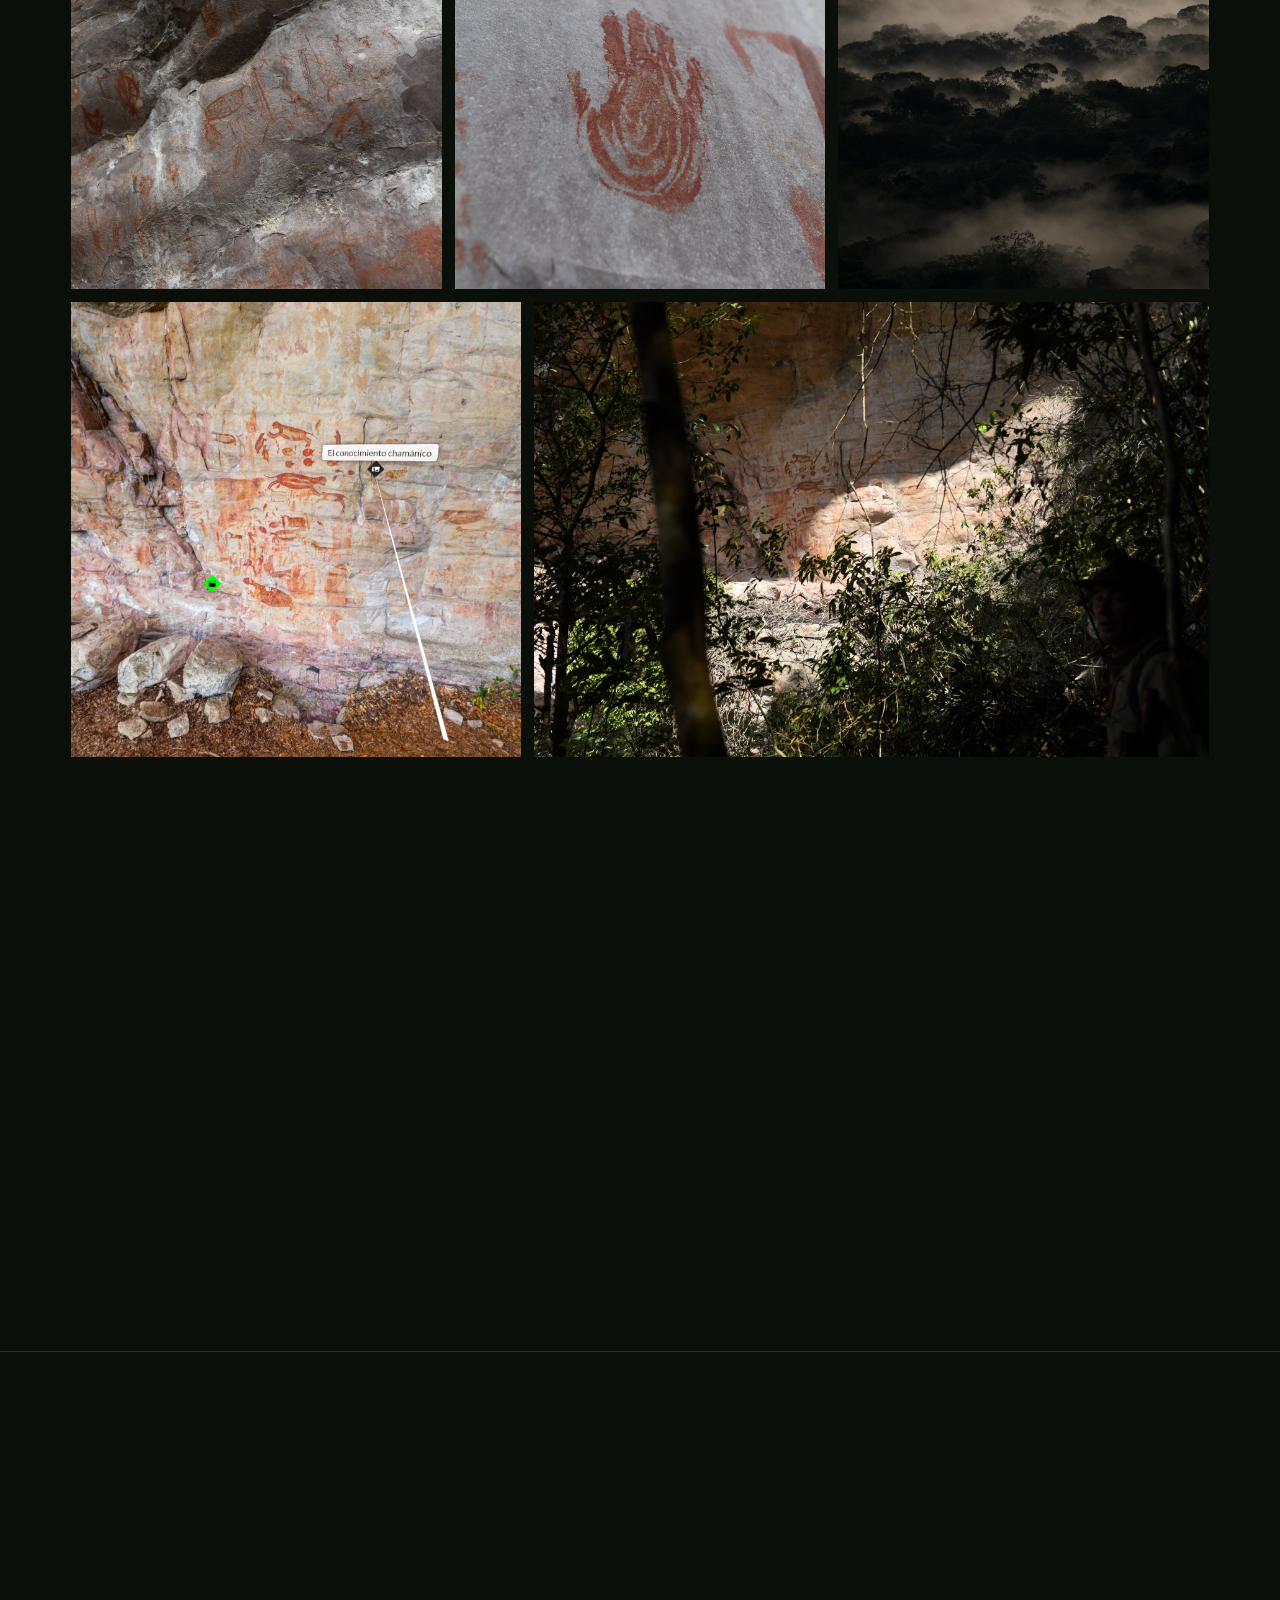
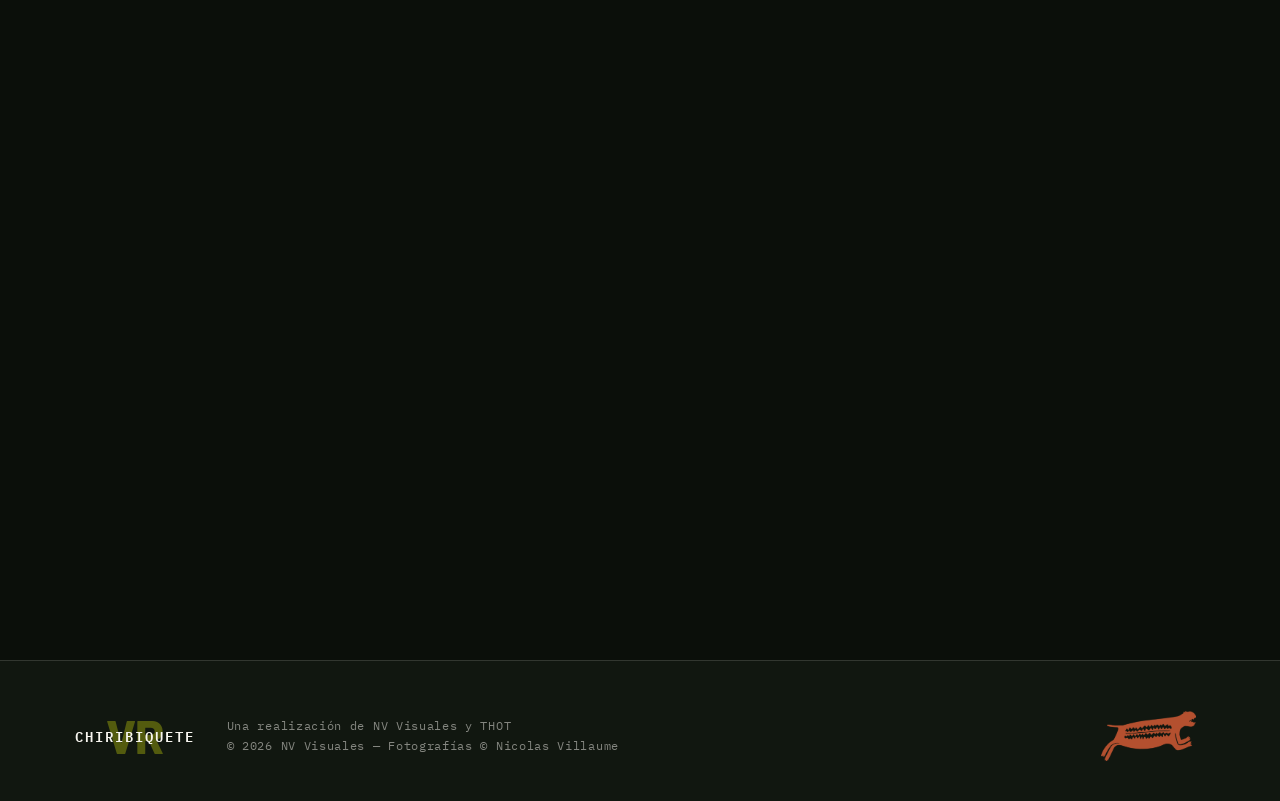
==== commit cadfac83: "Rewrite Zurich exhibition text: shorter intro, THOT installation and credits - Shorter Museum Rietbe" ====
--- a/index.html
+++ b/index.html
@@ -37,7 +37,7 @@
   <link rel="preconnect" href="https://fonts.gstatic.com" crossorigin />
   <link href="https://fonts.googleapis.com/css2?family=Barlow:ital,wght@0,400;0,500;0,600;0,700;0,800;1,400&amp;family=IBM+Plex+Mono:wght@400;500;600&amp;display=swap" rel="stylesheet" />
   <link rel="preload" as="image" href="assets/hero-tepuy.jpg?v=24" imagesrcset="assets/hero-tepuy-m.jpg?v=24 1100w, assets/hero-tepuy.jpg?v=24 2000w" imagesizes="100vw" />
-  <link rel="stylesheet" href="style.css?v=31" />
+  <link rel="stylesheet" href="style.css?v=32" />
   <script>document.documentElement.classList.add('js');</script>
   <script src="script.js?v=29" defer></script>
 </head>
@@ -178,8 +178,8 @@
           </div>
 
           <h3 class="event__expo">El legado de la Amazonia<span>Arte y arqueología</span></h3>
-          <p class="event__text">El Museo Rietberg de Zúrich dedica una gran exposición al arte y la arqueología de la Amazonia, habitada desde hace al menos 13&nbsp;000 años: estructuras monumentales, amplias redes de intercambio, cerámicas ricamente decoradas —urnas pintadas de Brasil, botellas de cacao de Ecuador— y espectaculares pinturas rupestres. Un recorrido en el que naturaleza y cultura no se conciben por separado, una visión del mundo que sigue viva en muchas comunidades indígenas.</p>
-          <p class="event__text">En el corazón de la muestra, NV Visuales presenta una instalación inmersiva dedicada a Chiribiquete, sitio del Patrimonio Mundial de la UNESCO apodado la «Capilla Sixtina de la prehistoria»: 32 metros de pantallas dispuestas en un triángulo monumental, donde las pinturas rupestres de la selva colombiana cobran vida entre proyecciones, paisajes sonoros y figuras emblemáticas como jaguares y pirañas.</p>
+          <p class="event__text">El Museo Rietberg de Zúrich dedica una gran exposición al arte y la arqueología de la Amazonia, habitada desde hace al menos 13&nbsp;000 años, donde naturaleza y cultura no se conciben por separado.</p>
+          <p class="event__text">En ella, THOT presenta una instalación digital monumental coproducida por Un film à la patte y el Museo Rietberg. La experiencia fue realizada con <a href="https://www.nicolasvillaume.com" target="_blank" rel="noopener">Nicolas Villaume</a> y vio la luz gracias a la movilización de numerosos talentos, entre ellos Vladimir Bodnartchouk, <a href="https://www.anamariagomes.com" target="_blank" rel="noopener">Ana Maria Gomes</a> y <a href="https://www.colinidier.com" target="_blank" rel="noopener">Colin Idier</a>. Los invitamos a descubrir el sitio arqueológico de Chiribiquete, en Colombia, sus inmensas montañas llamadas tepuyes y las innumerables y misteriosas pinturas rupestres que albergan. Bienvenidos al corazón de la Amazonia…</p>
 
           <figure class="panels">
             <figcaption>32 m de pantallas en triángulo</figcaption>
--- a/style.css
+++ b/style.css
@@ -638,6 +638,16 @@
   color: var(--soft);
 }
 
+.event__text a {
+  color: var(--white);
+  border-bottom: 1px solid rgba(234, 248, 12, 0.5);
+  transition: color 0.2s;
+}
+
+.event__text a:hover {
+  color: var(--acid);
+}
+
 .btn {
   flex: none;
   min-width: 170px;
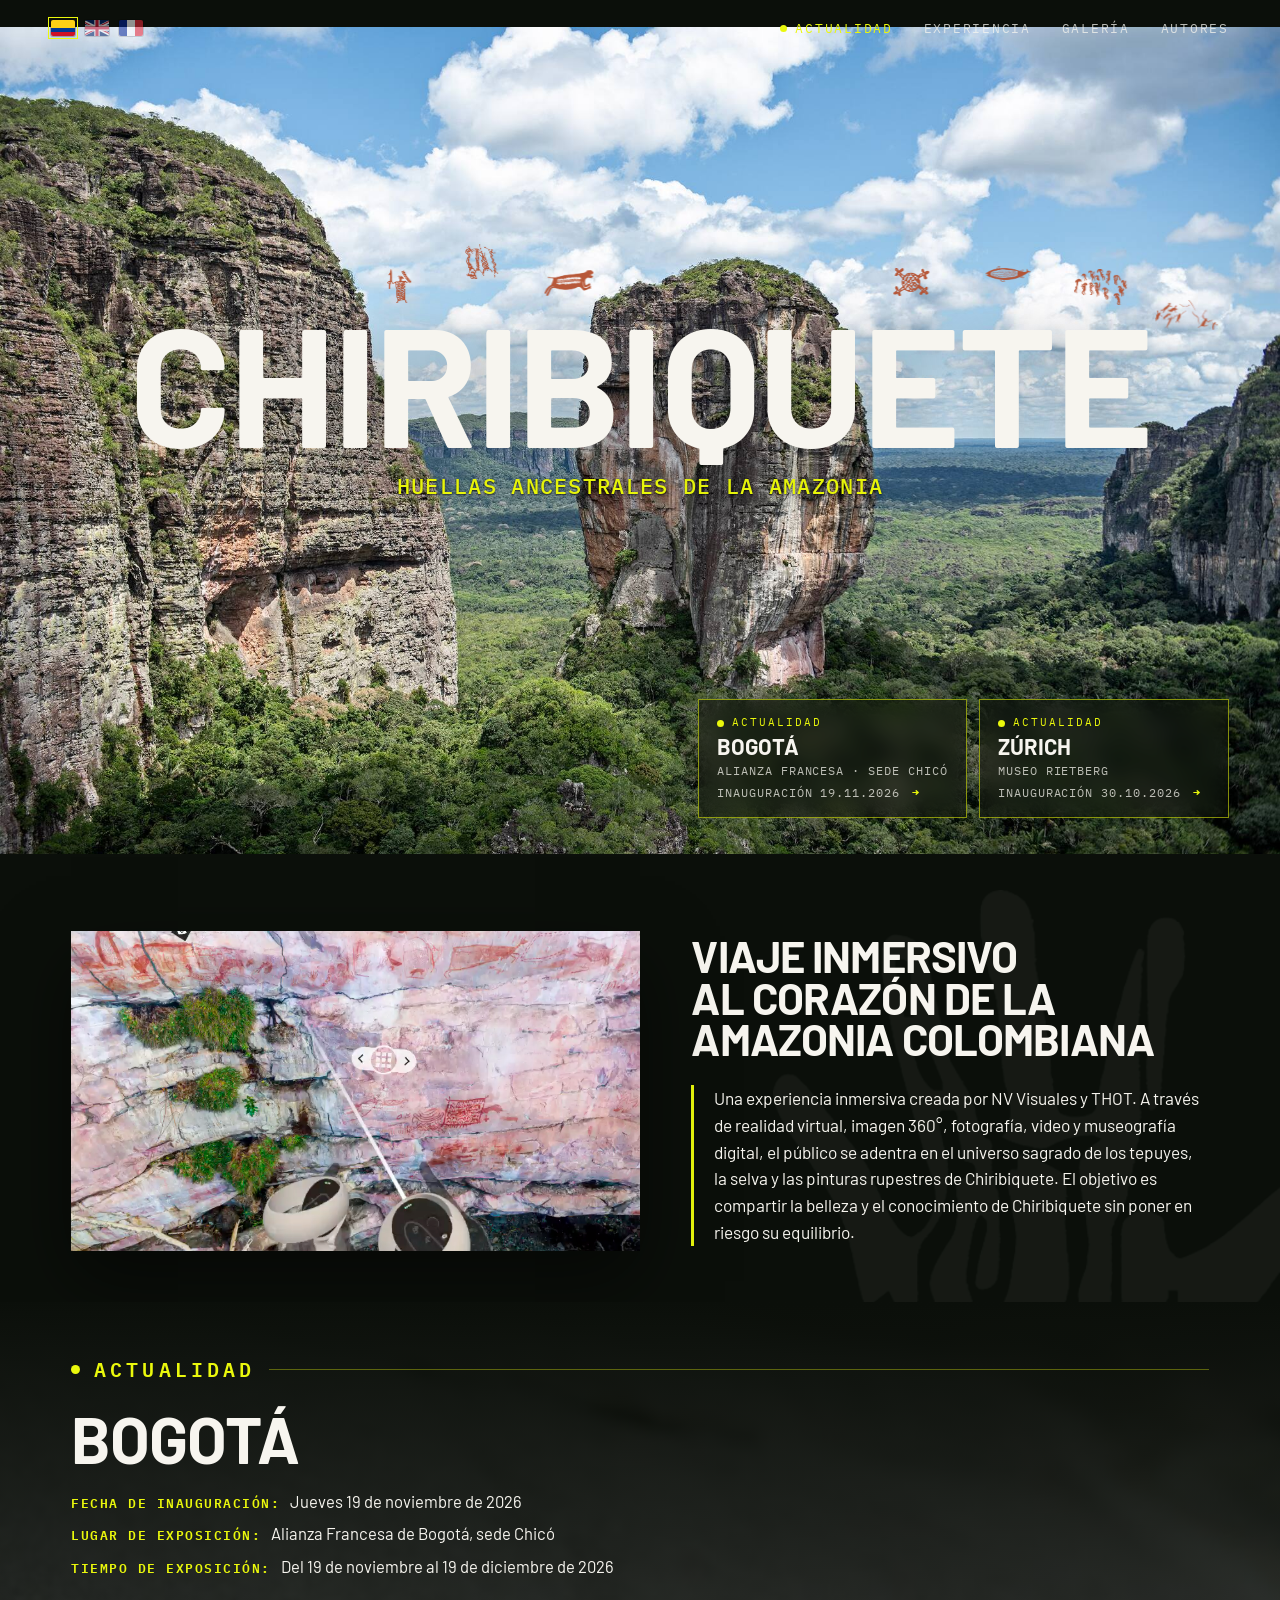
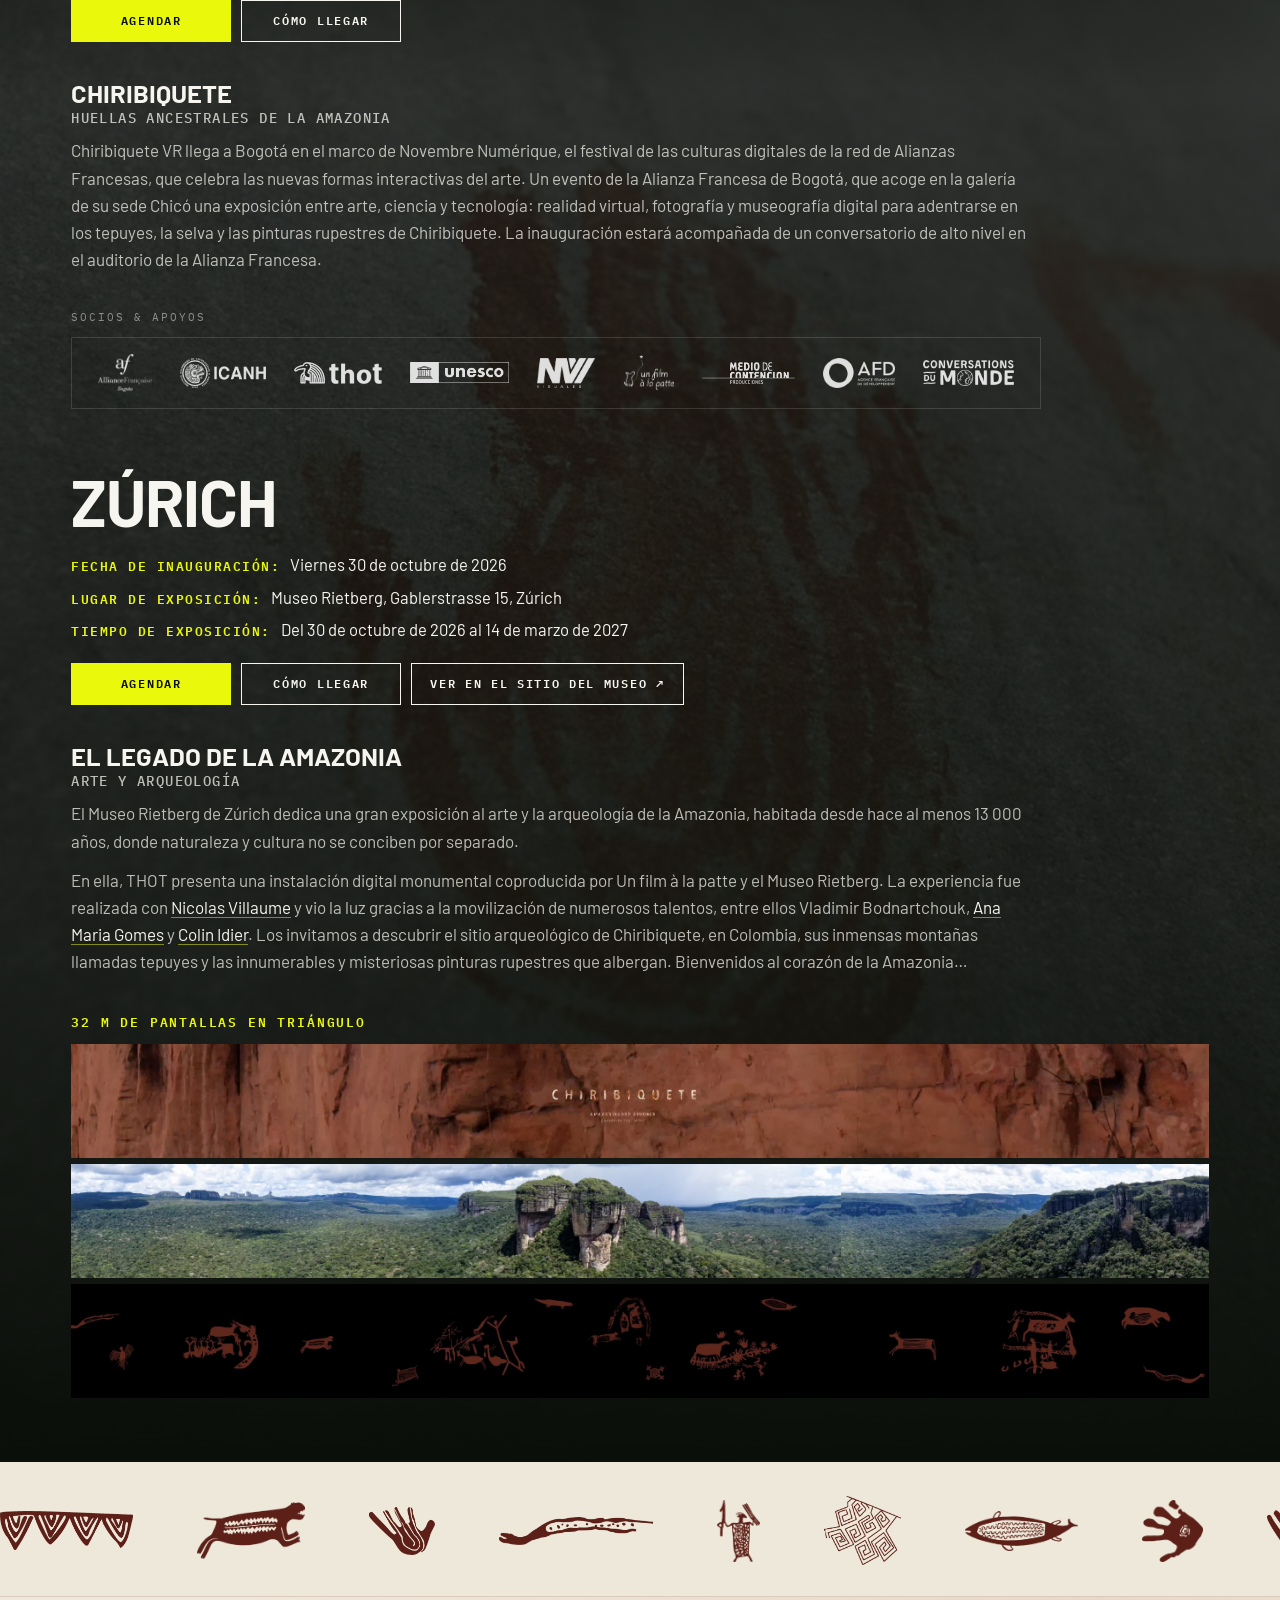
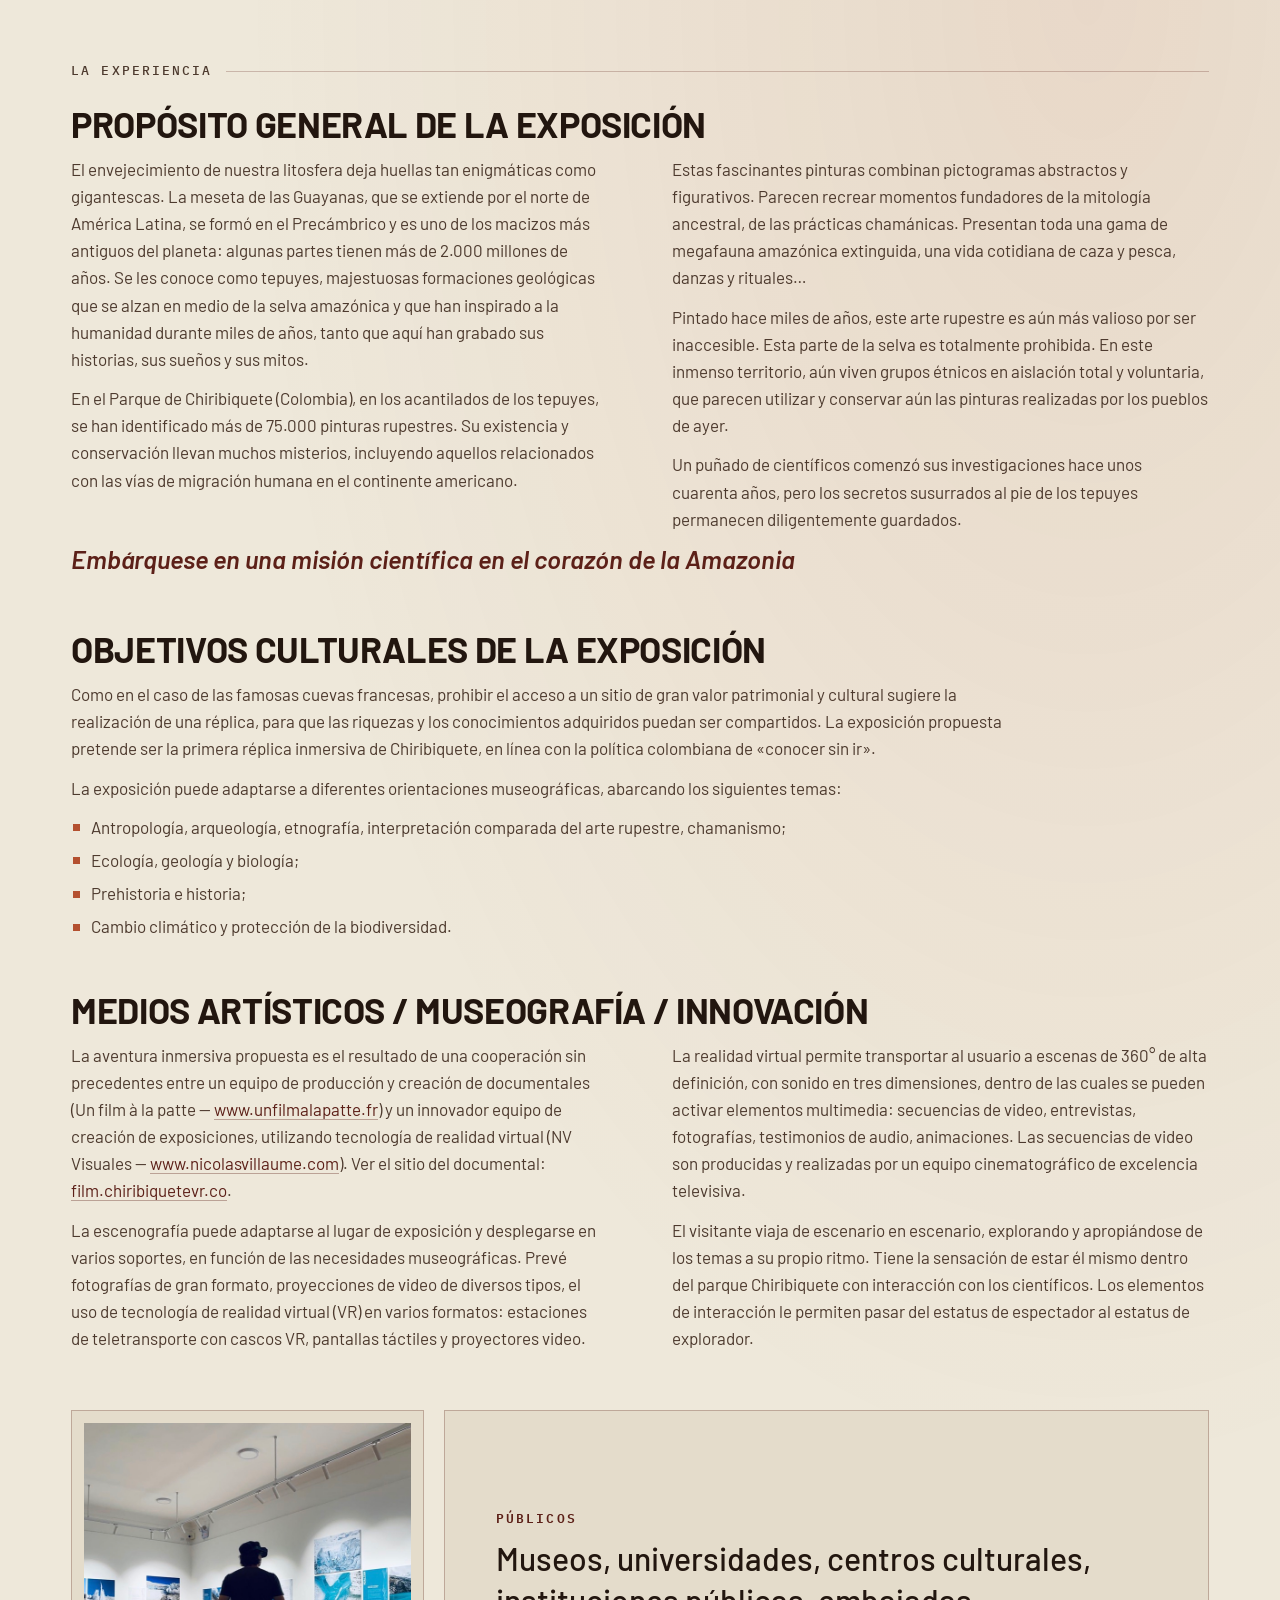
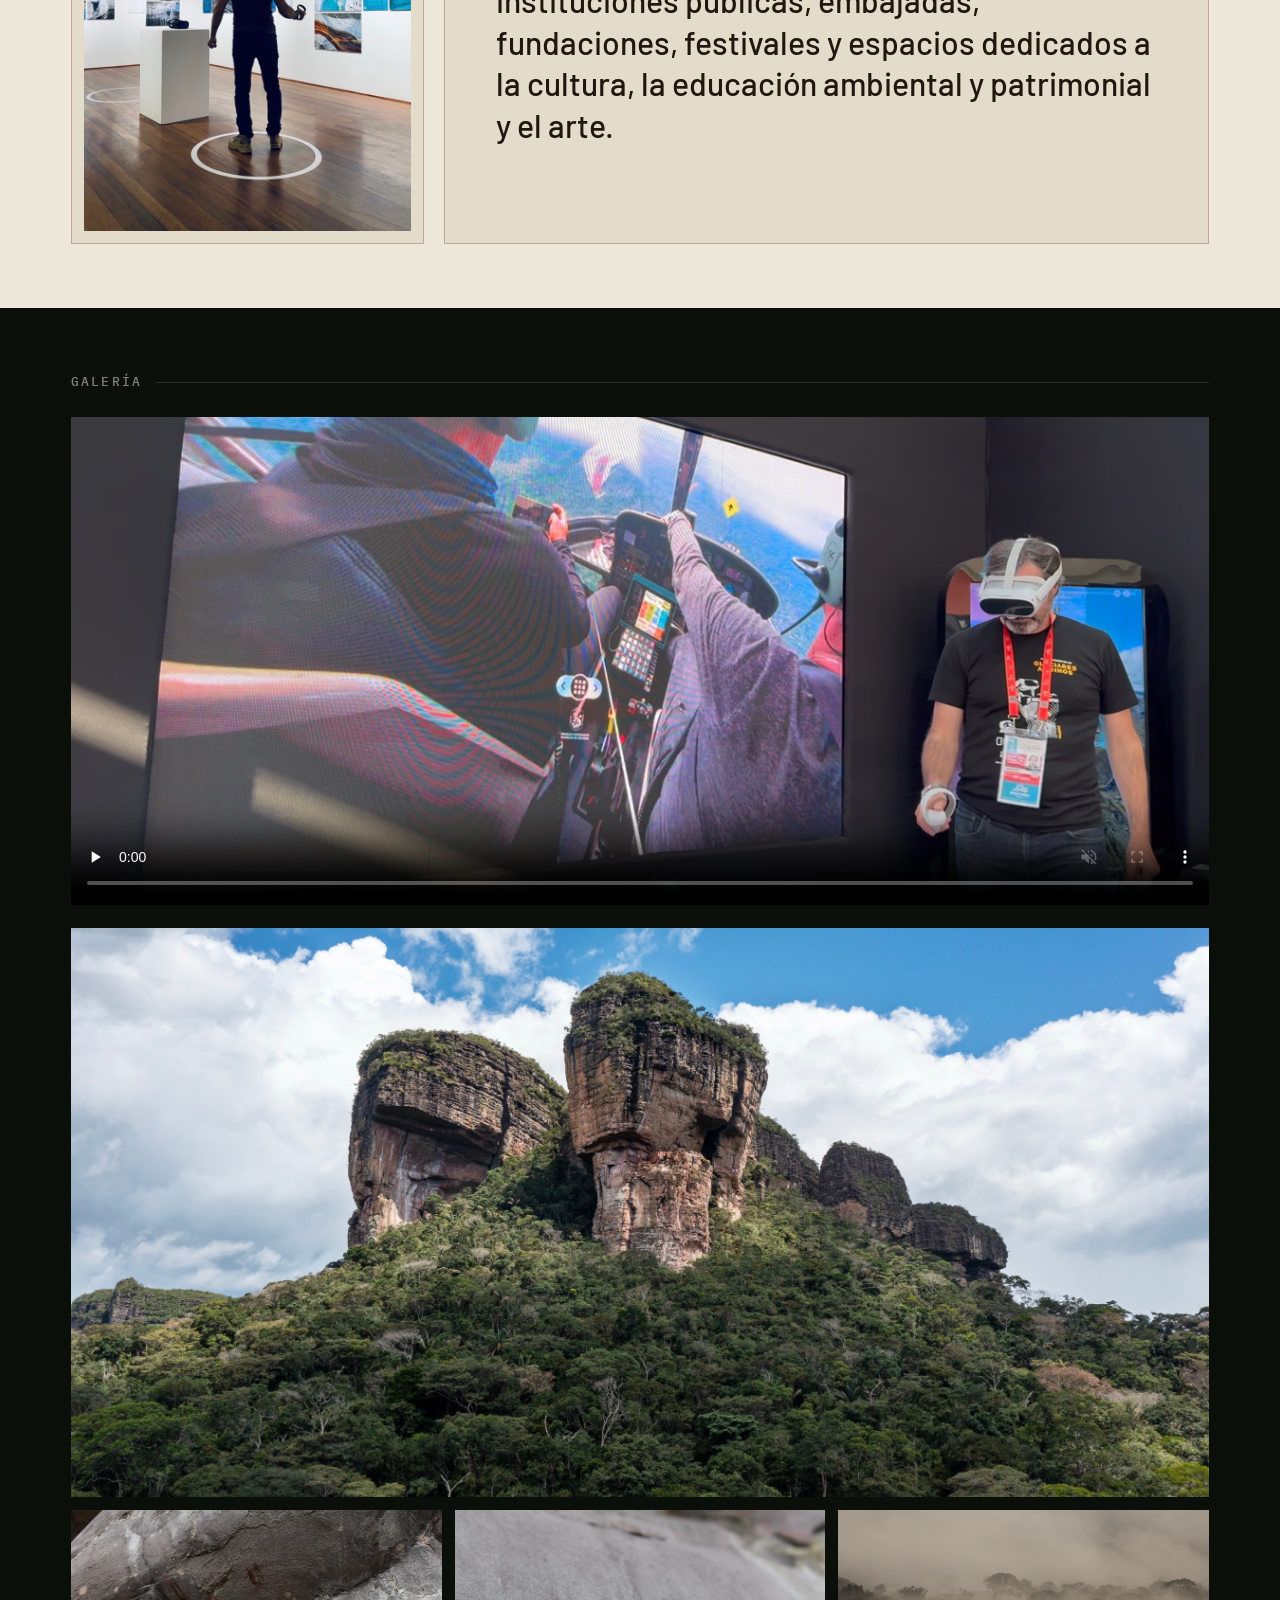
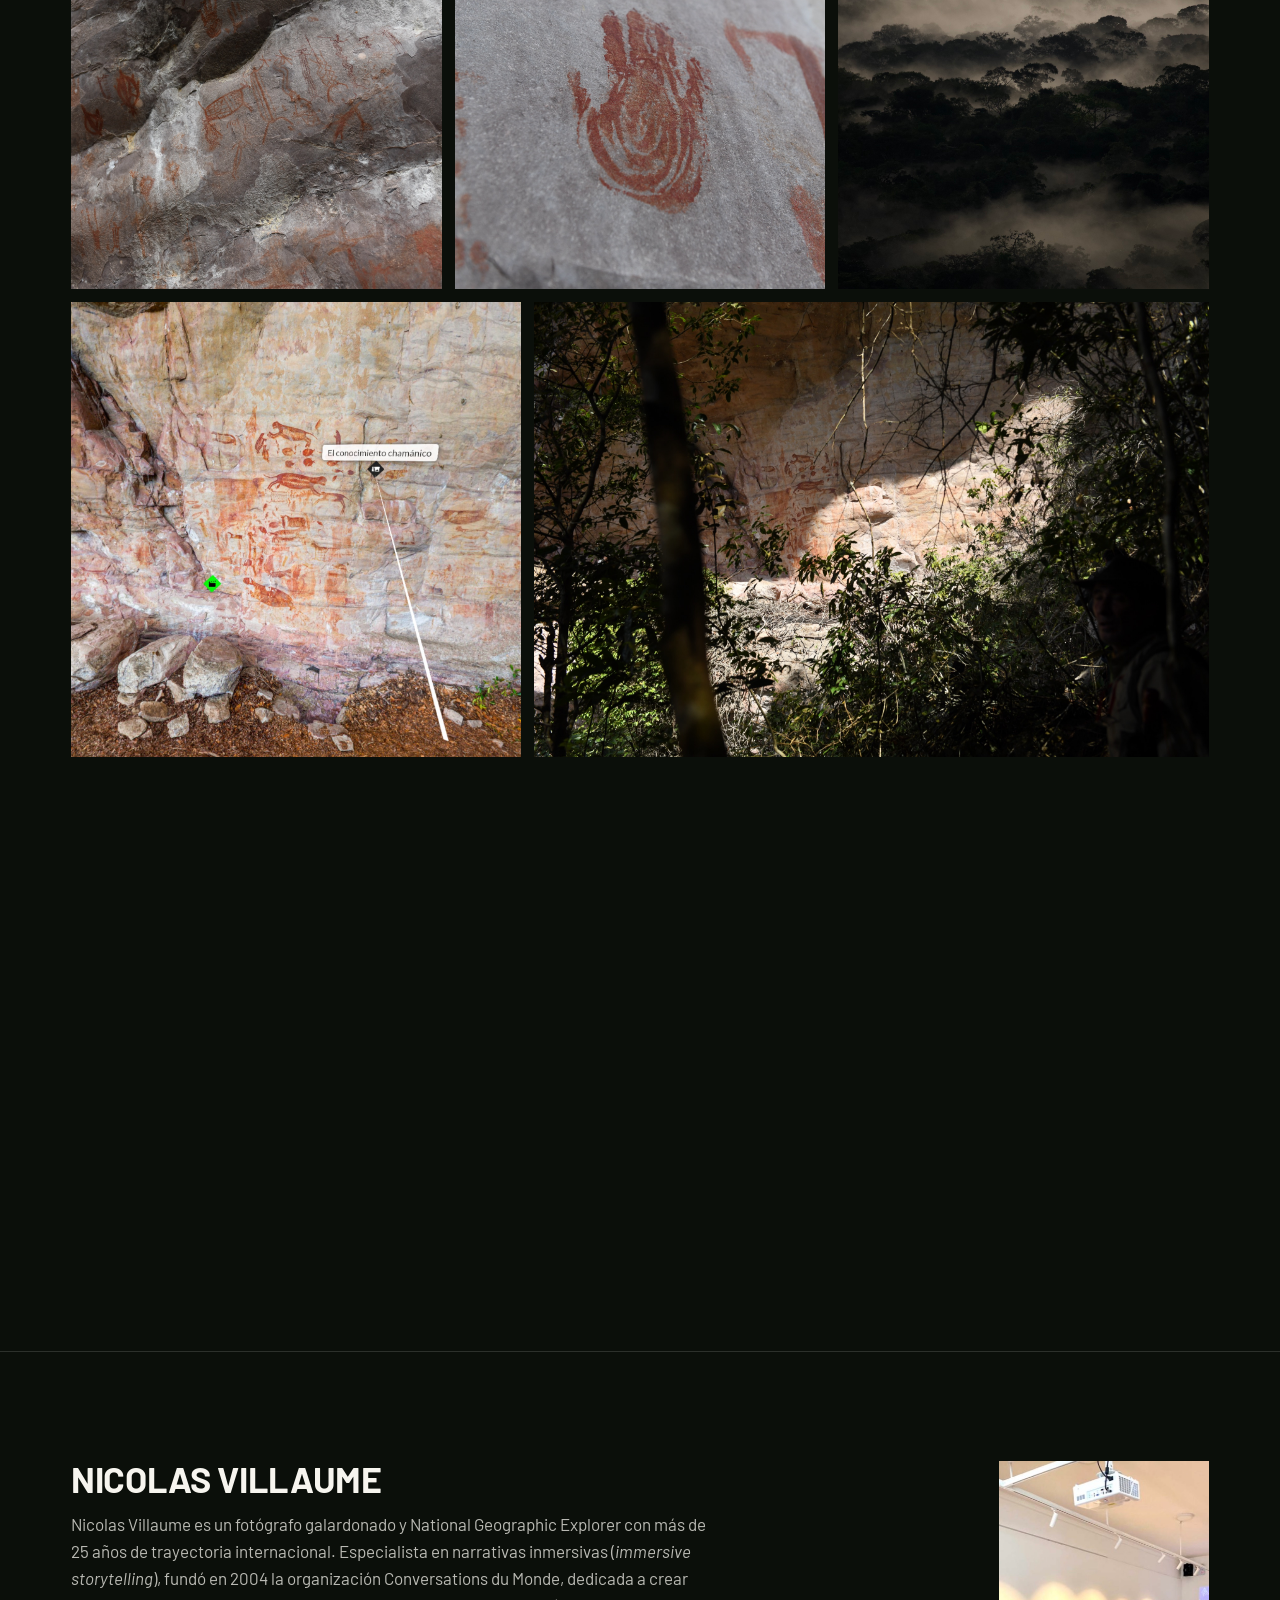
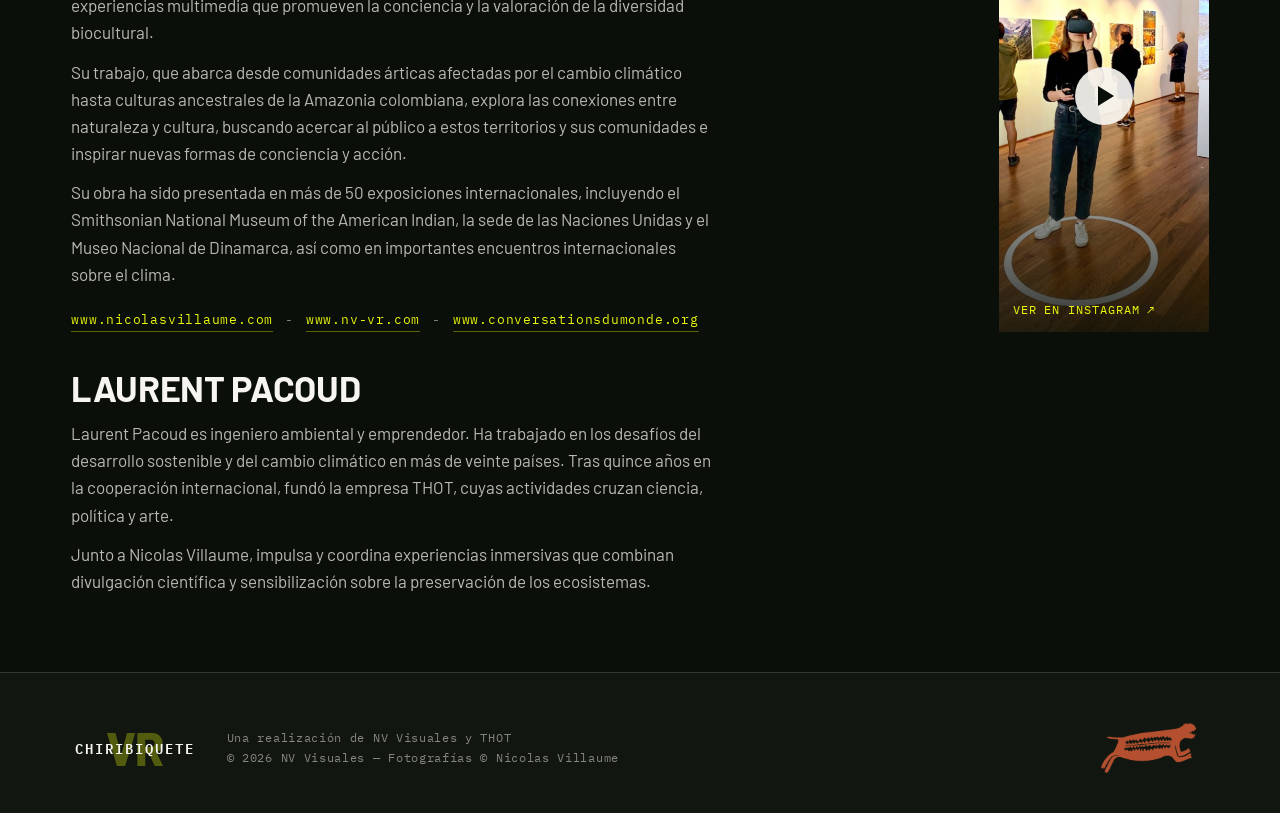
==== commit a984569d: "Update Laurent Pacoud bio (ES/EN/FR) Co-Authored-By: Claude Opus 5.5 <noreply@anthropic.com>" ====
--- a/index.html
+++ b/index.html
@@ -323,7 +323,8 @@
         <div class="creator creator--solo">
           <div class="creator__text" data-reveal>
             <h3 class="h3">Laurent Pacoud</h3>
-            <p>Laurent Pacoud es ingeniero ambiental y emprendedor. Ha trabajado en los desafíos del desarrollo sostenible y del cambio climático en más de veinte países. Tras quince años en la cooperación internacional, fundó una empresa de producción cultural y mediación científica. Su enfoque se inscribe en el diálogo entre arte y ciencia y explora la convergencia entre tecnología y cultura. Concibe experiencias inmersivas que asocian creación artística y transmisión de saberes.</p>
+            <p>Laurent Pacoud es ingeniero ambiental y emprendedor. Ha trabajado en los desafíos del desarrollo sostenible y del cambio climático en más de veinte países. Tras quince años en la cooperación internacional, fundó la empresa THOT, cuyas actividades cruzan ciencia, política y arte.</p>
+            <p>Junto a Nicolas Villaume, impulsa y coordina experiencias inmersivas que combinan divulgación científica y sensibilización sobre la preservación de los ecosistemas.</p>
           </div>
         </div>
       </div>
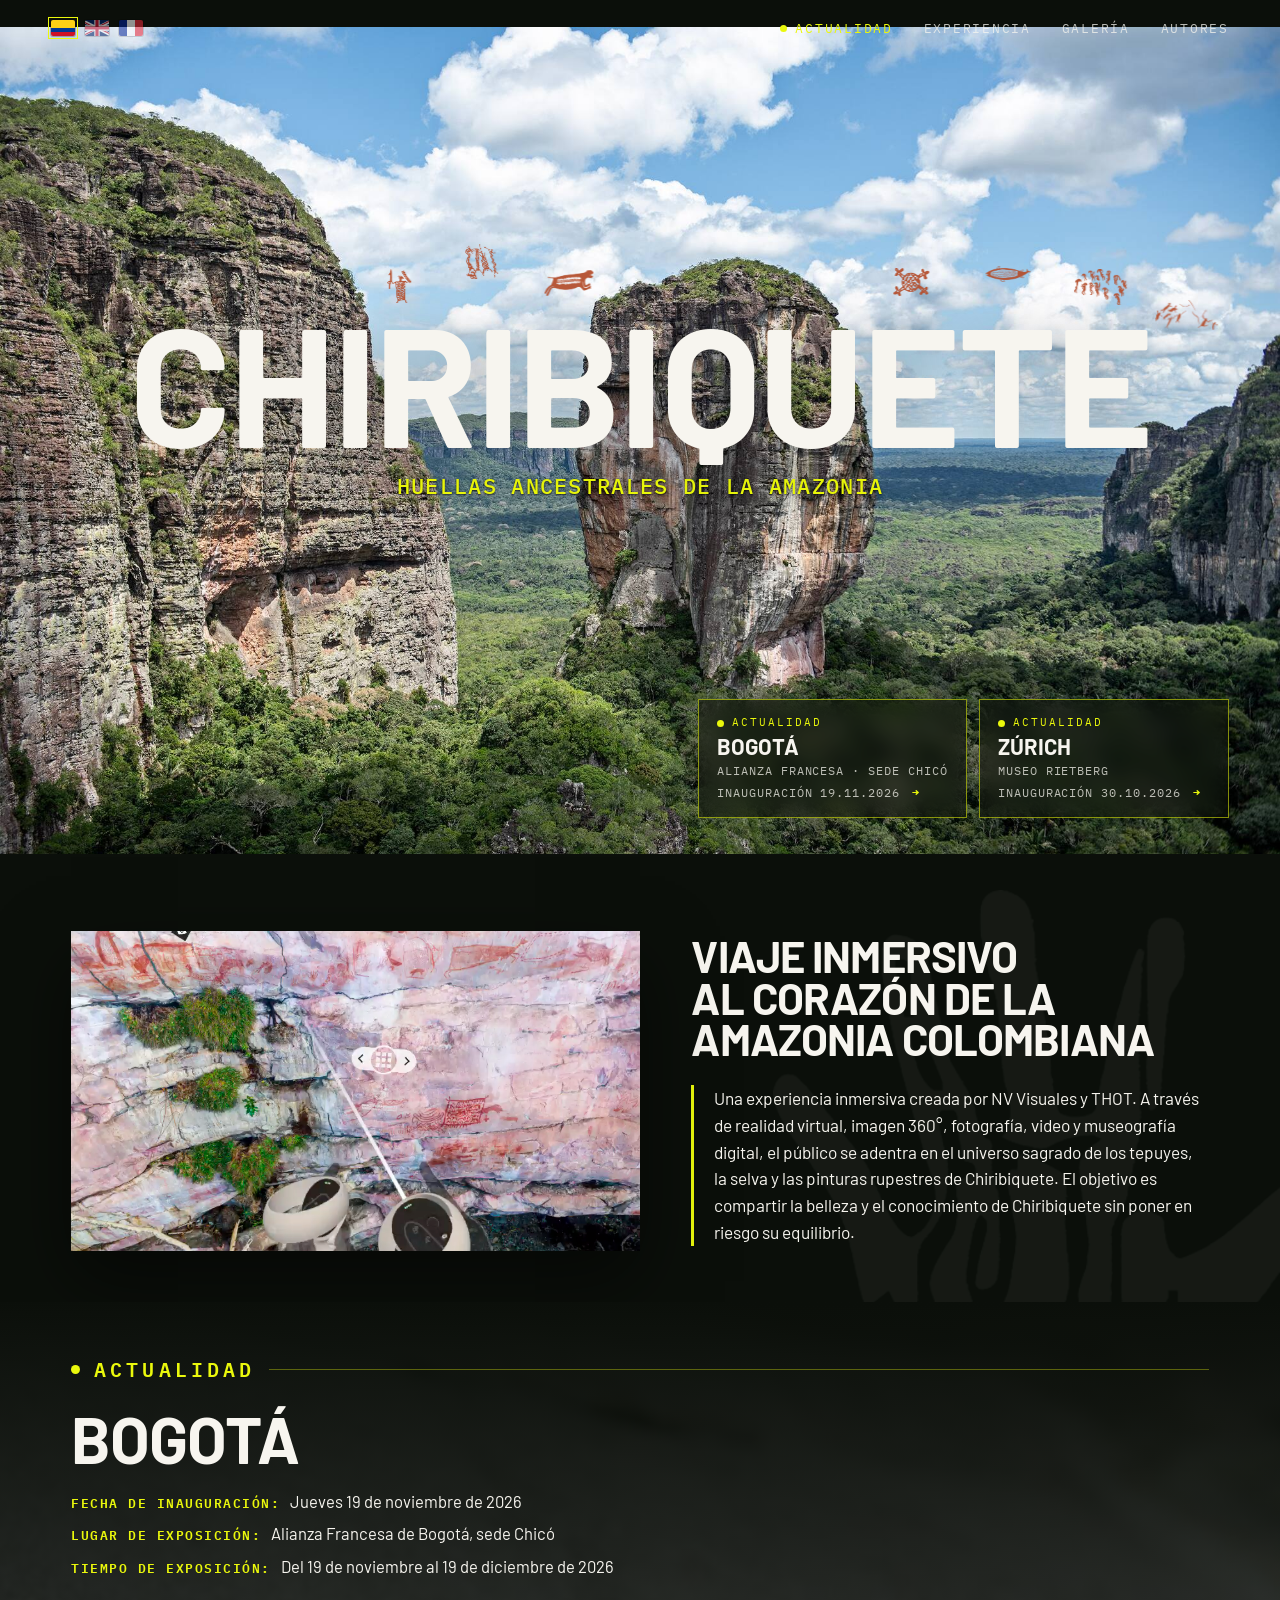
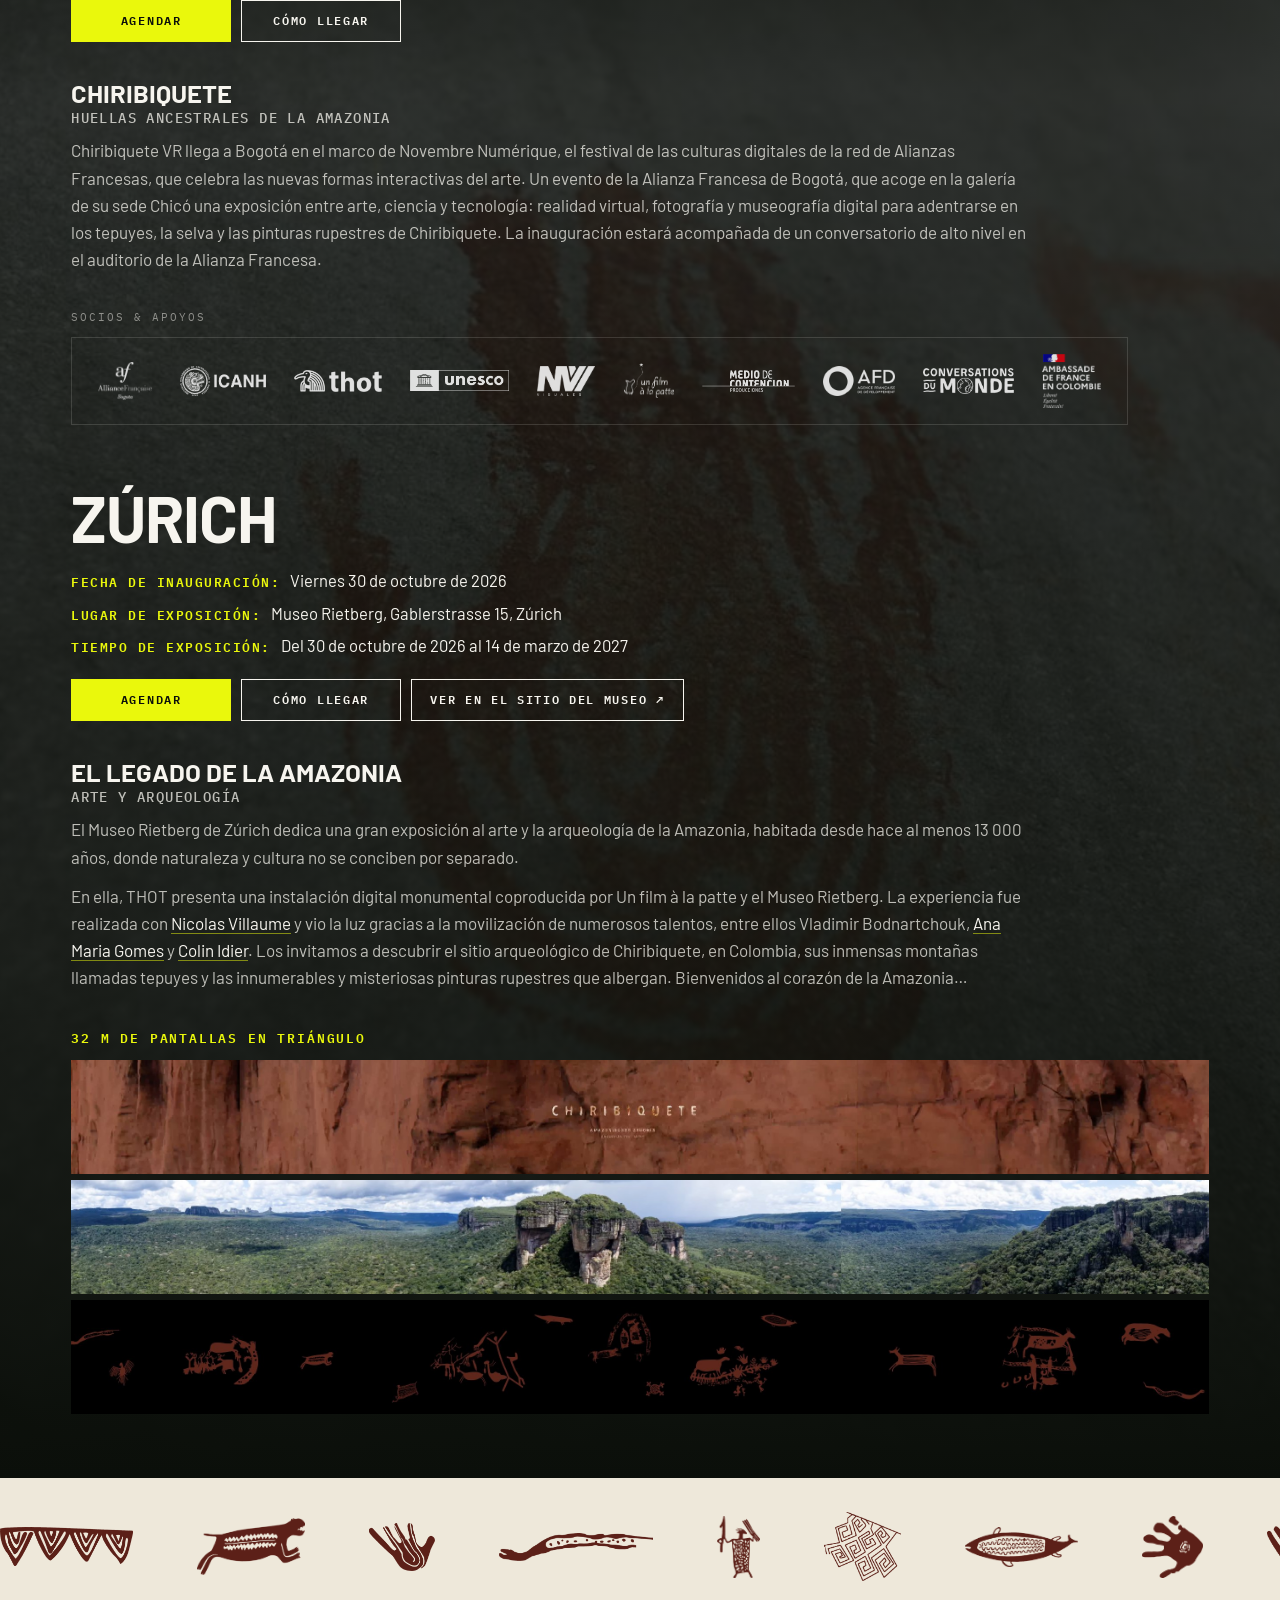
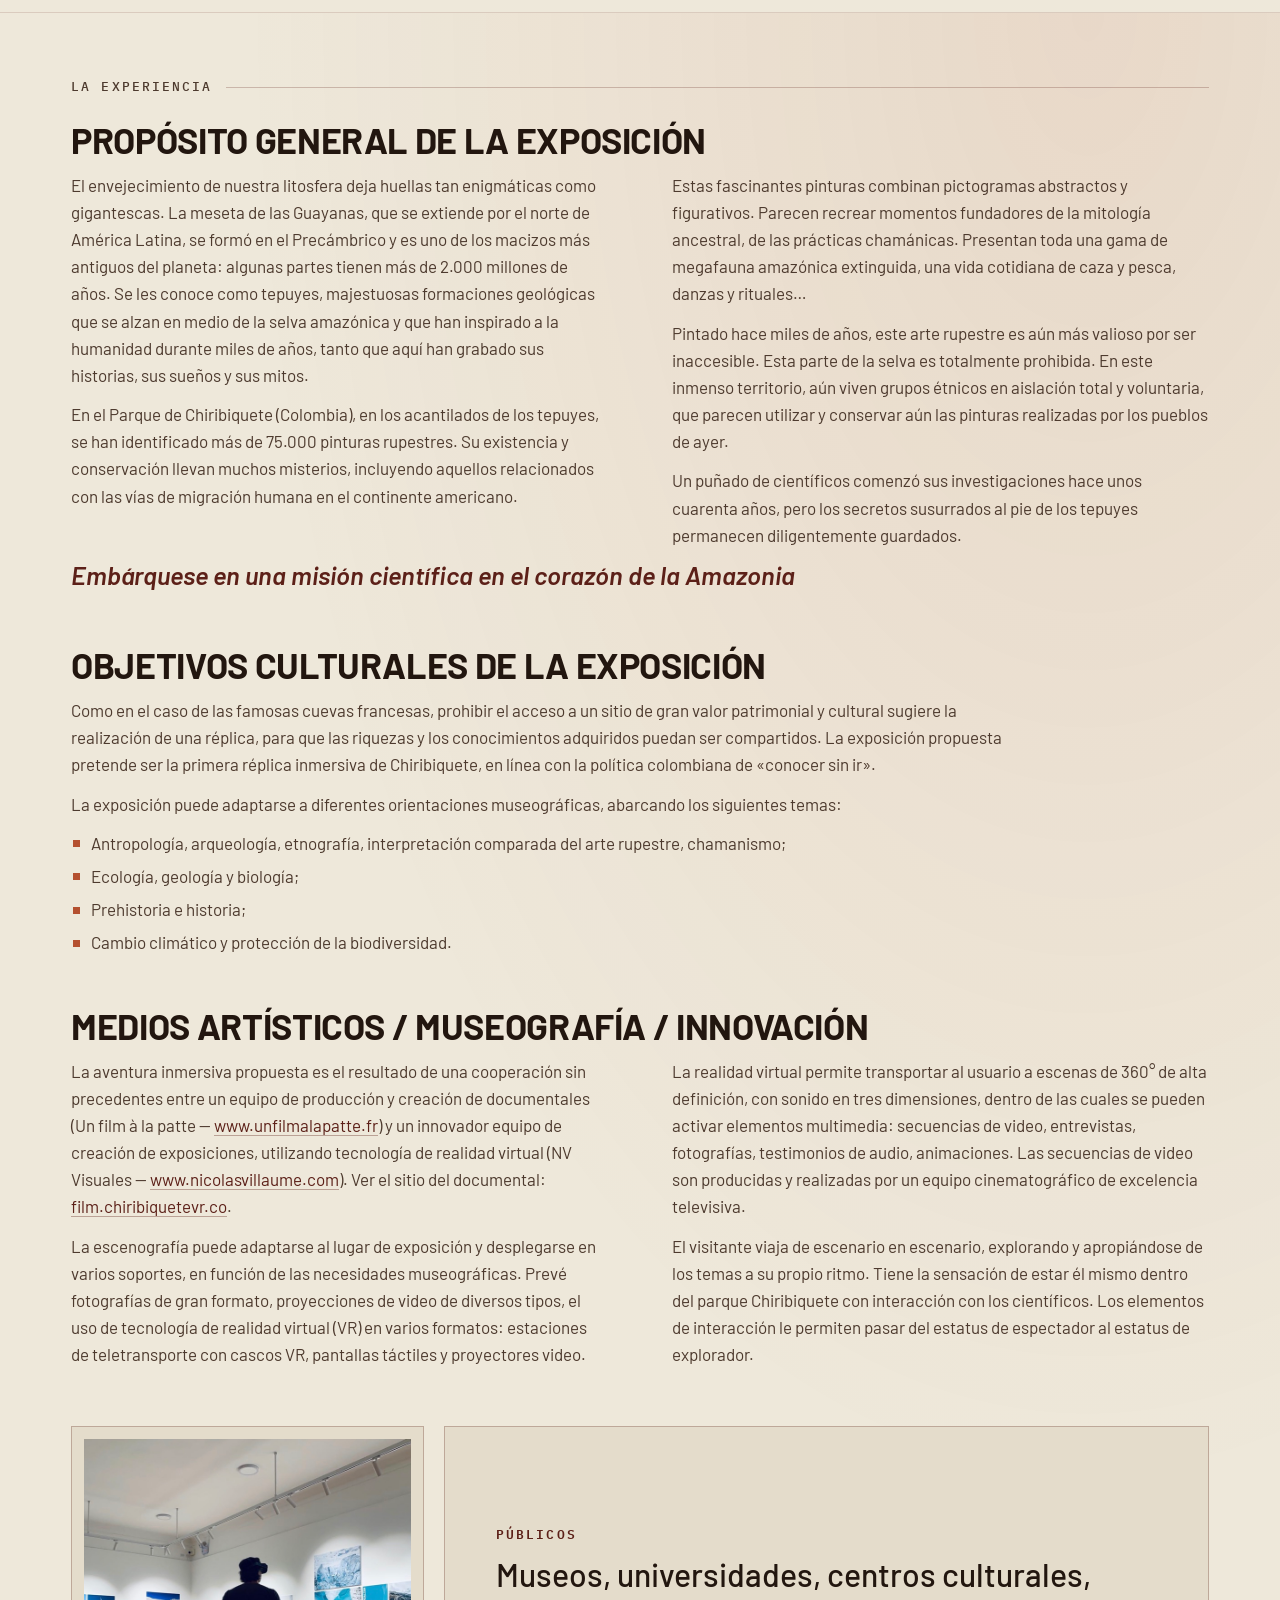
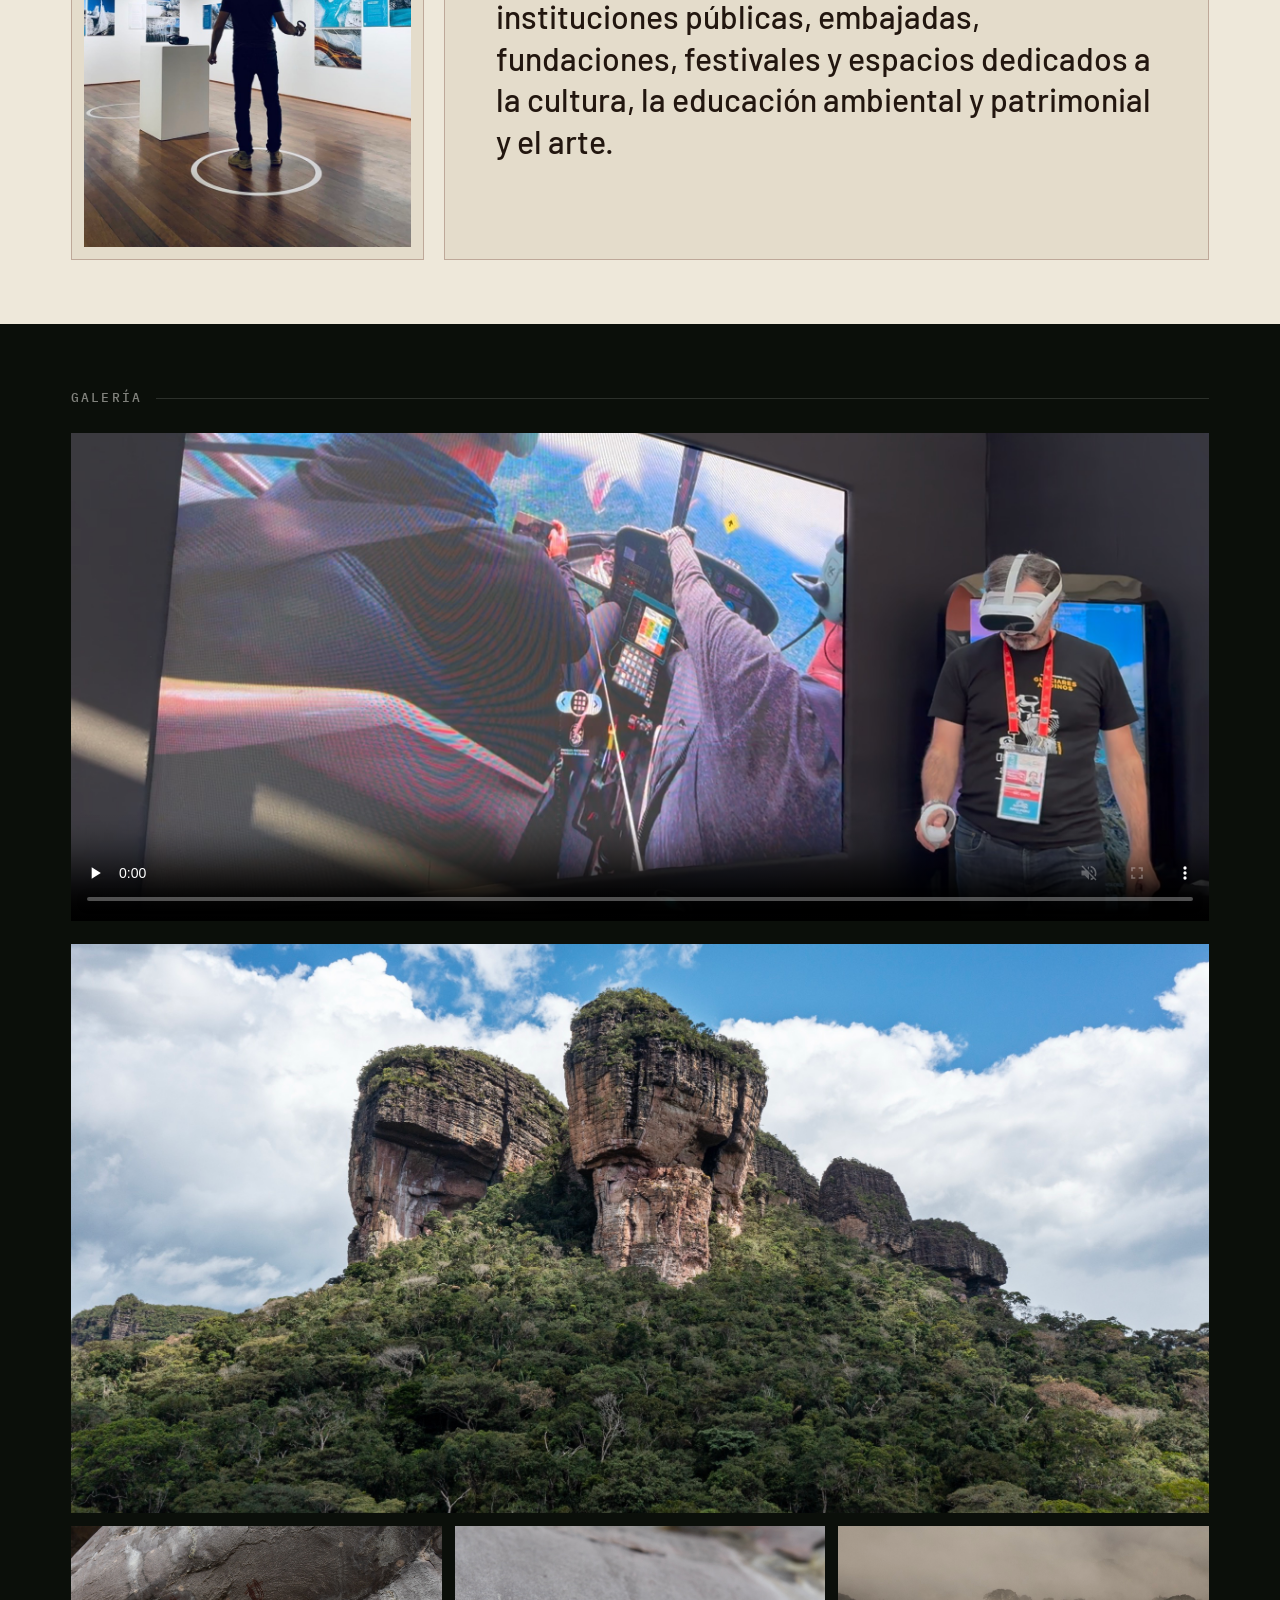
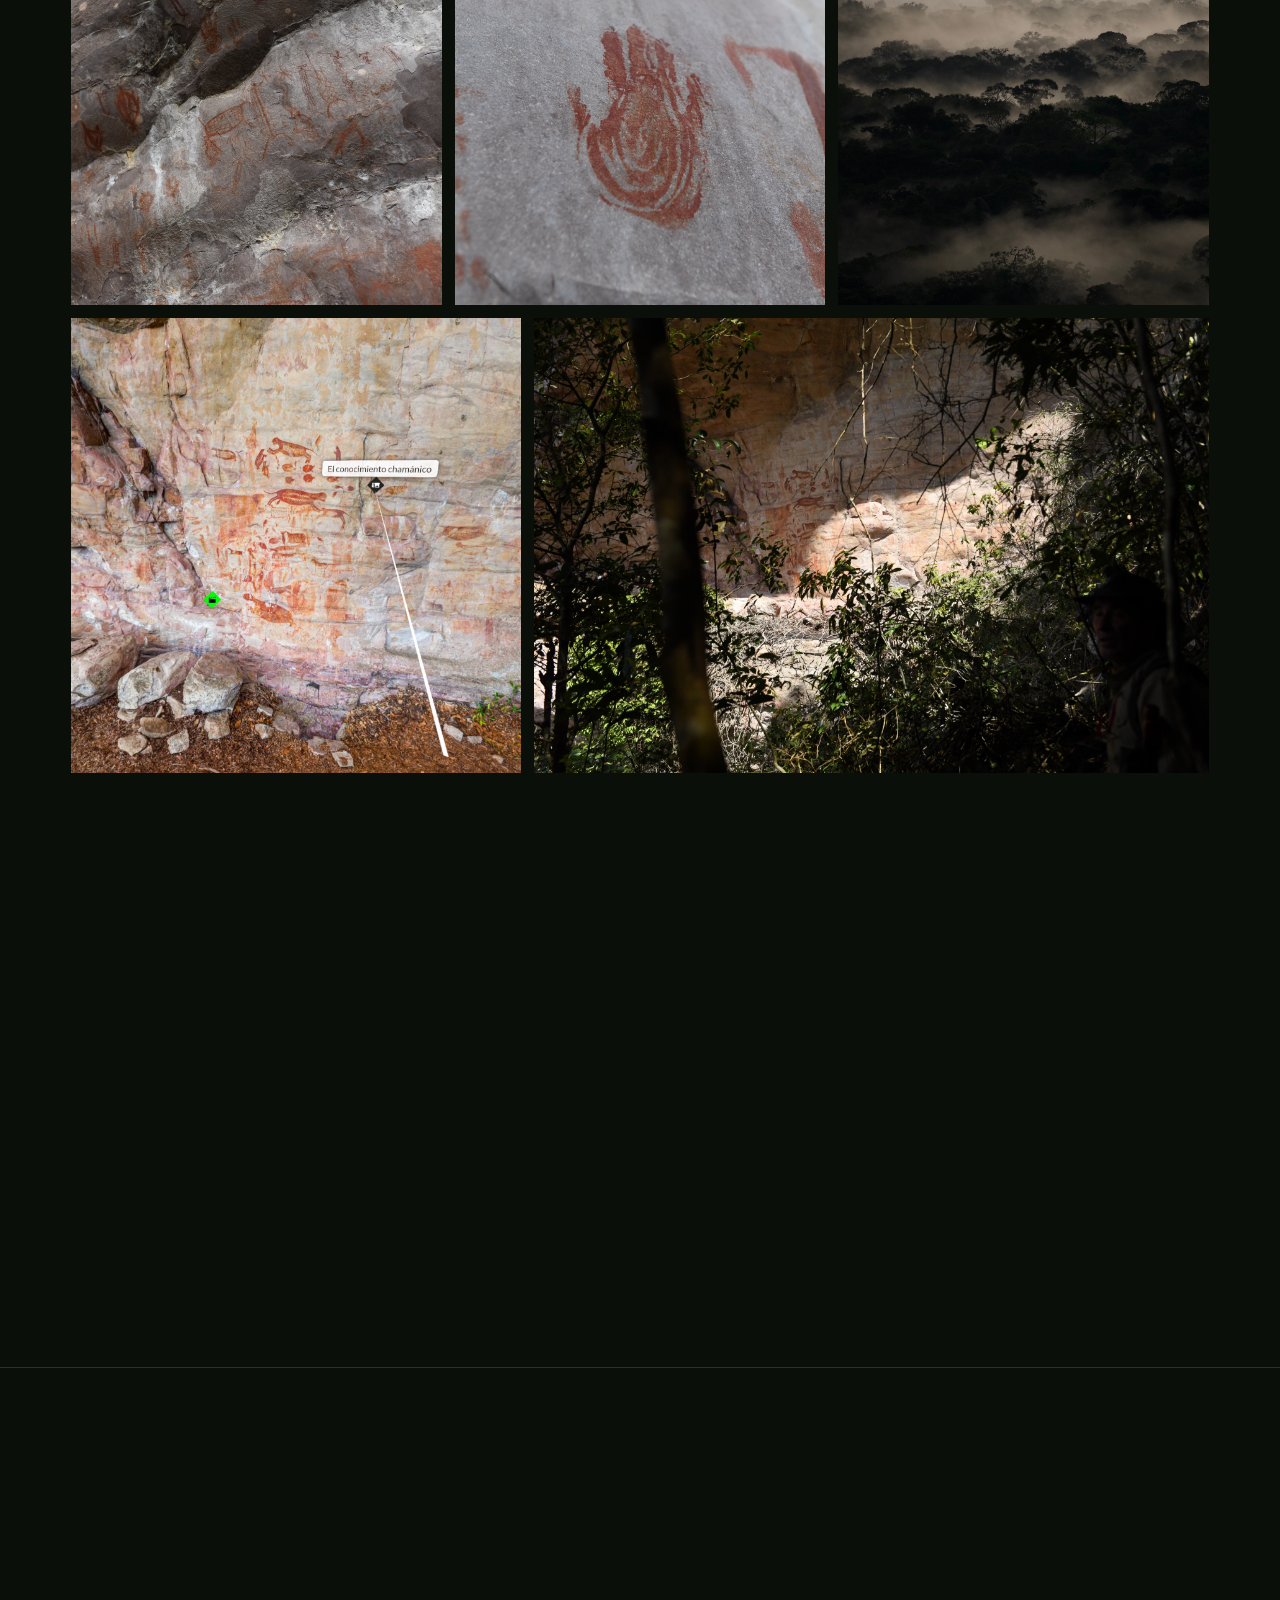
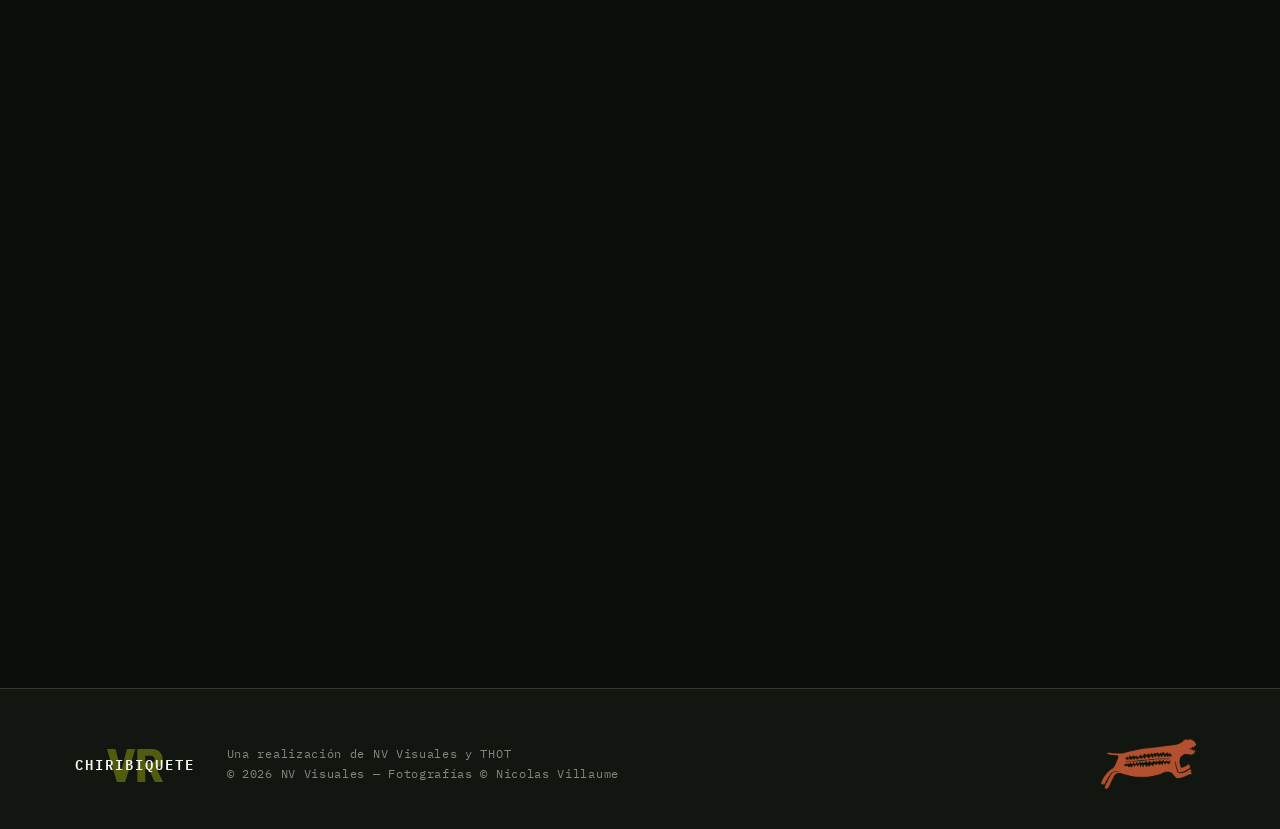
==== commit 00ac0ea5: "Add Embassy of France in Colombia logo to Bogotá partners Co-Authored-By: Claude Opus 5.5 <noreply@a" ====
--- a/index.html
+++ b/index.html
@@ -37,7 +37,7 @@
   <link rel="preconnect" href="https://fonts.gstatic.com" crossorigin />
   <link href="https://fonts.googleapis.com/css2?family=Barlow:ital,wght@0,400;0,500;0,600;0,700;0,800;1,400&amp;family=IBM+Plex+Mono:wght@400;500;600&amp;display=swap" rel="stylesheet" />
   <link rel="preload" as="image" href="assets/hero-tepuy.jpg?v=24" imagesrcset="assets/hero-tepuy-m.jpg?v=24 1100w, assets/hero-tepuy.jpg?v=24 2000w" imagesizes="100vw" />
-  <link rel="stylesheet" href="style.css?v=32" />
+  <link rel="stylesheet" href="style.css?v=33" />
   <script>document.documentElement.classList.add('js');</script>
   <script src="script.js?v=29" defer></script>
 </head>
@@ -157,6 +157,7 @@
               <li><img class="lg-medio"  src="assets/partners/medio-de-contencion.png?v=25" alt="Medio de Contención Producciones" loading="lazy" /></li>
               <li><img class="lg-afd"    src="assets/partners/afd.png?v=25" alt="AFD — Agence Française de Développement" loading="lazy" /></li>
               <li><img class="lg-cdm"    src="assets/partners/conversations-du-monde.png?v=25" alt="Conversations du Monde" loading="lazy" /></li>
+              <li><img class="lg-amb"    src="assets/partners/ambassade-france-colombie.png?v=25" alt="Embajada de Francia en Colombia" loading="lazy" /></li>
             </ul>
           </div>
         </article>
--- a/style.css
+++ b/style.css
@@ -725,6 +725,7 @@
 .partners__row .lg-medio  { height: 22px; }
 .partners__row .lg-afd    { height: 30px; }
 .partners__row .lg-cdm    { height: 26px; }
+.partners__row .lg-amb    { height: 54px; }
 
 /* Los tres muros de Zúrich, uno tras otro */
 .panels {
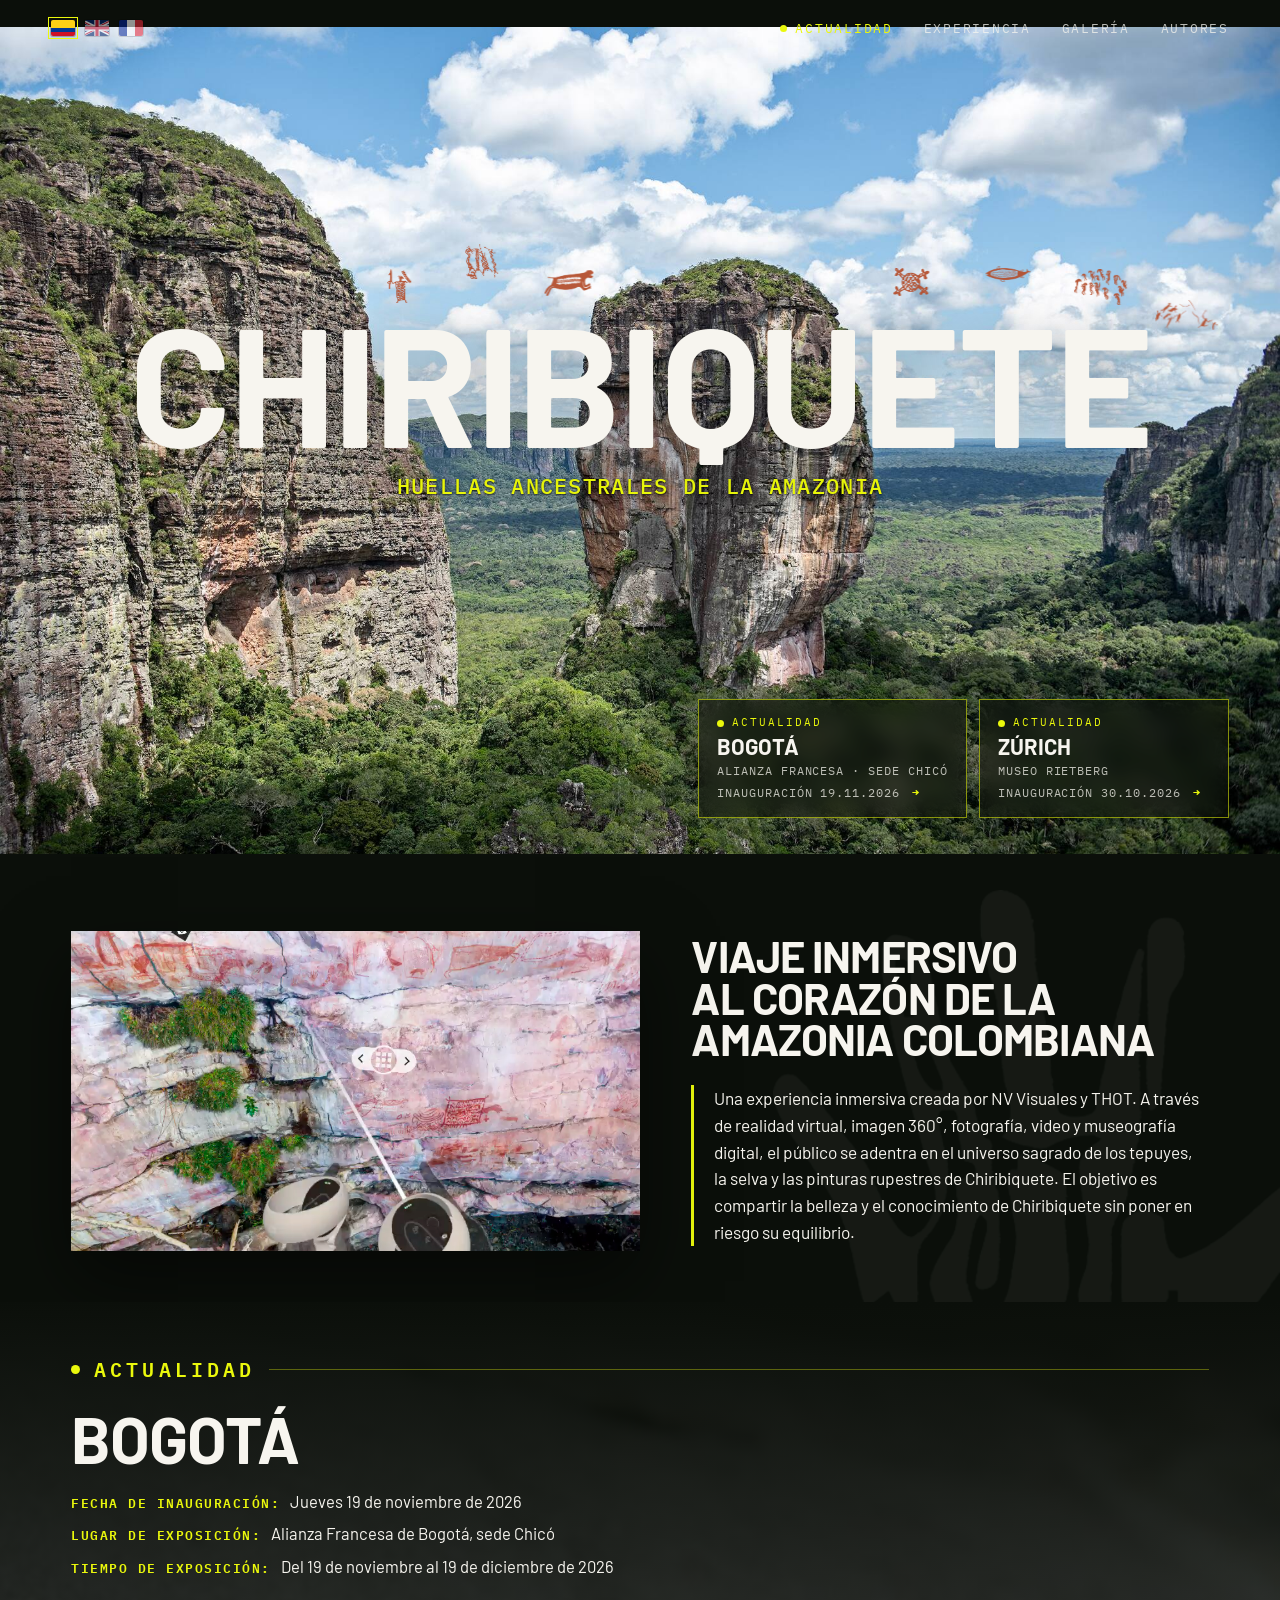
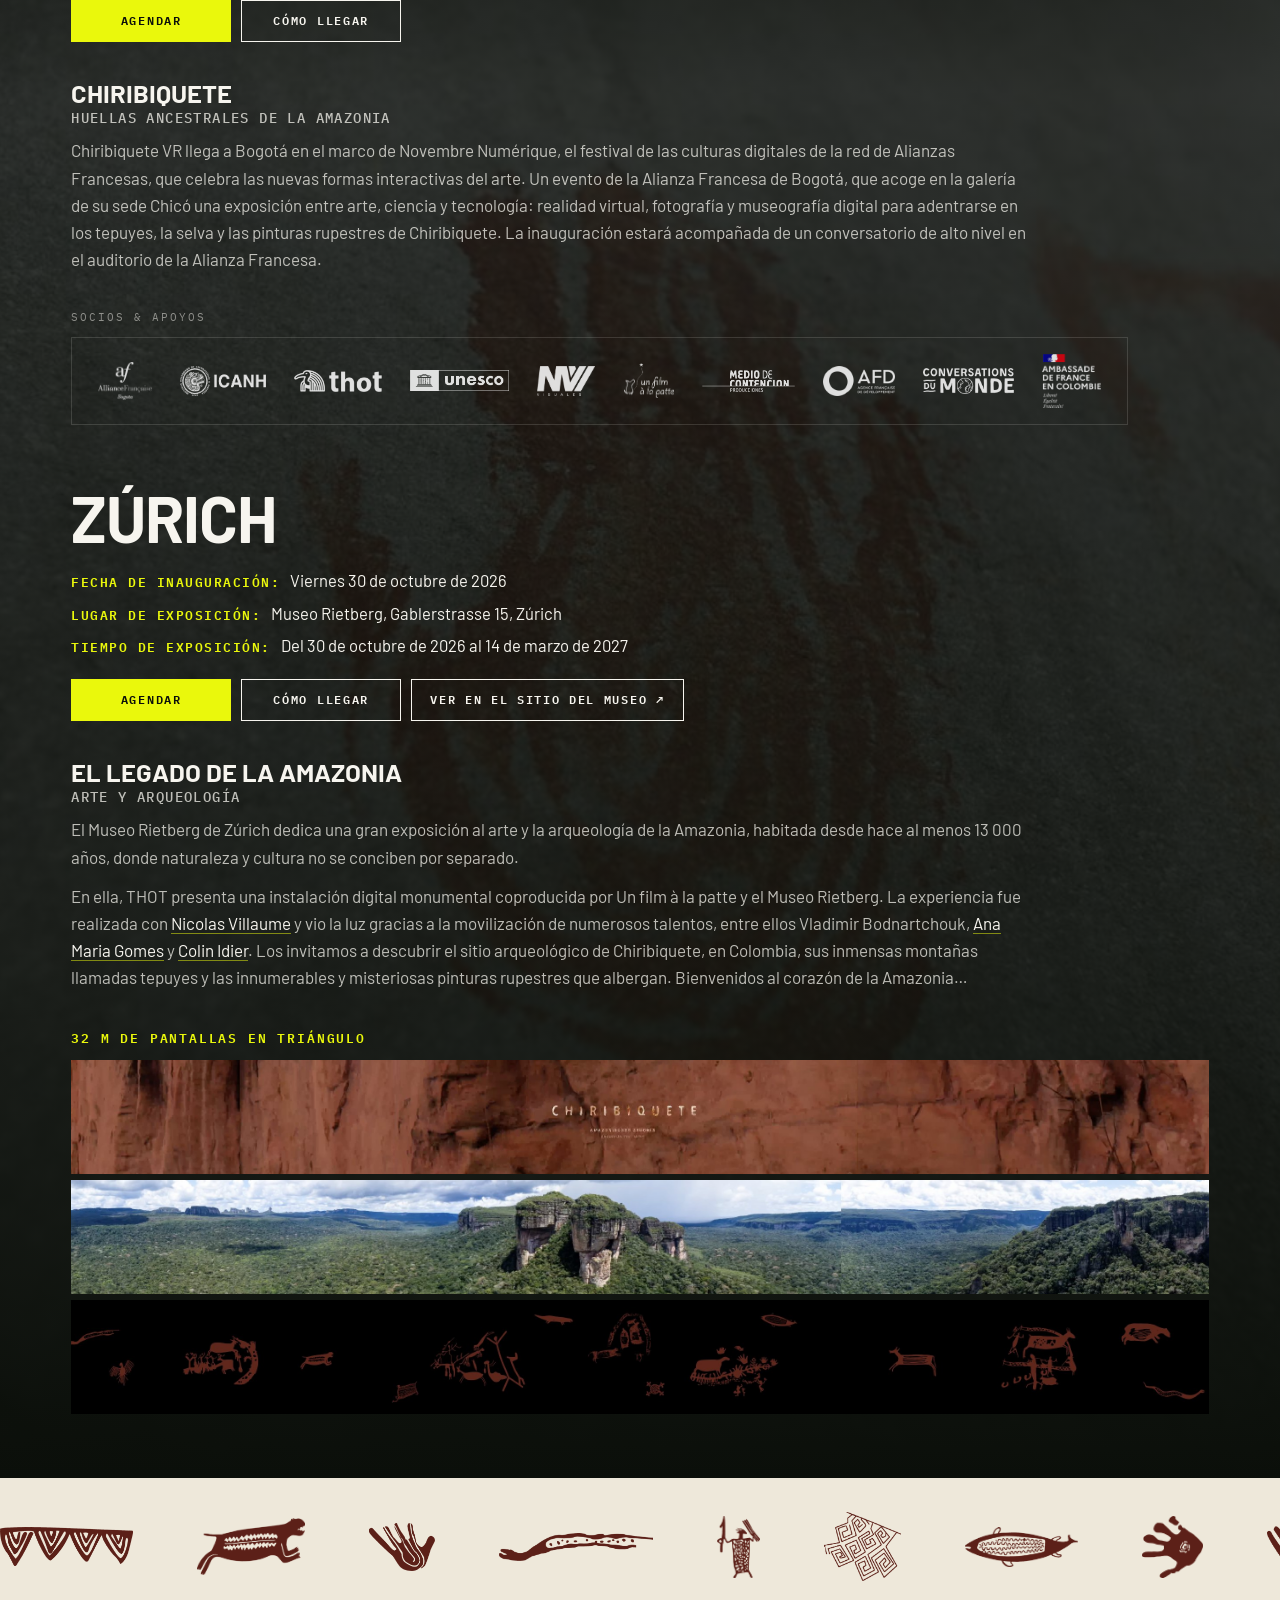
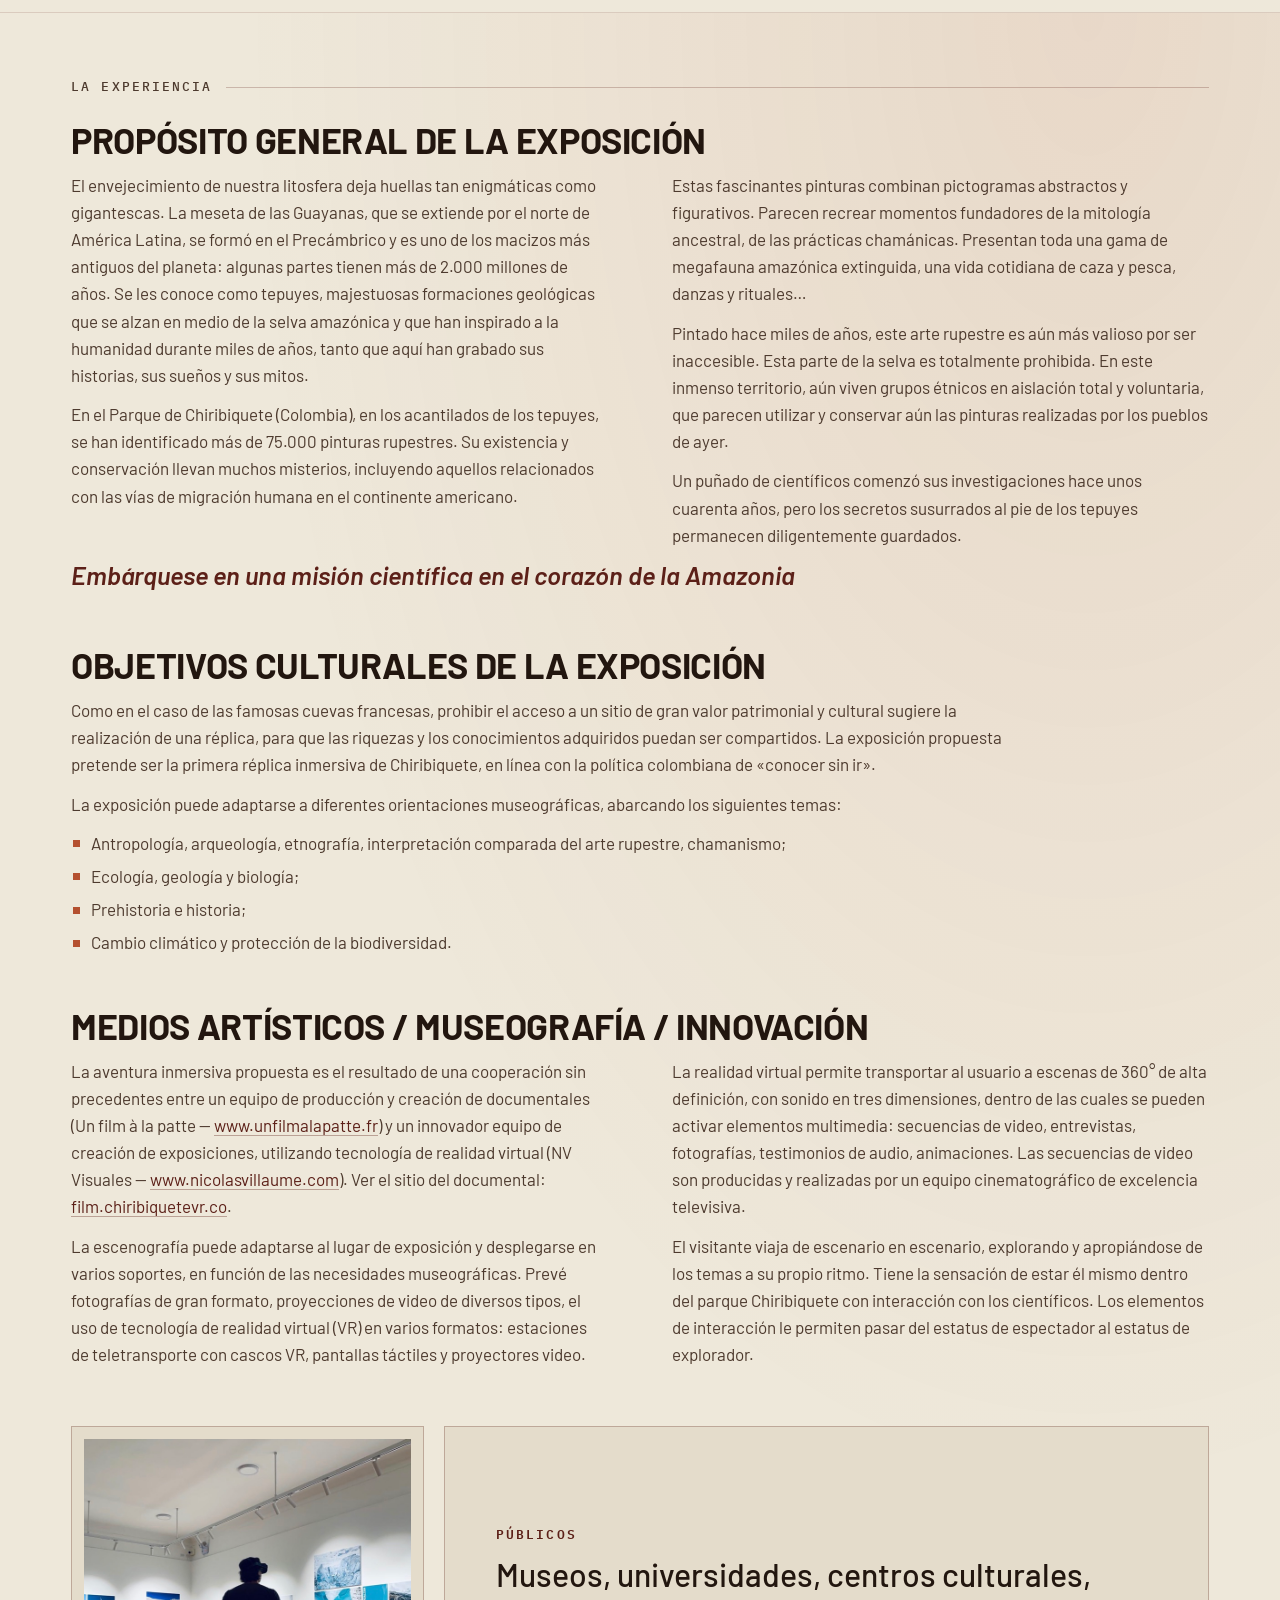
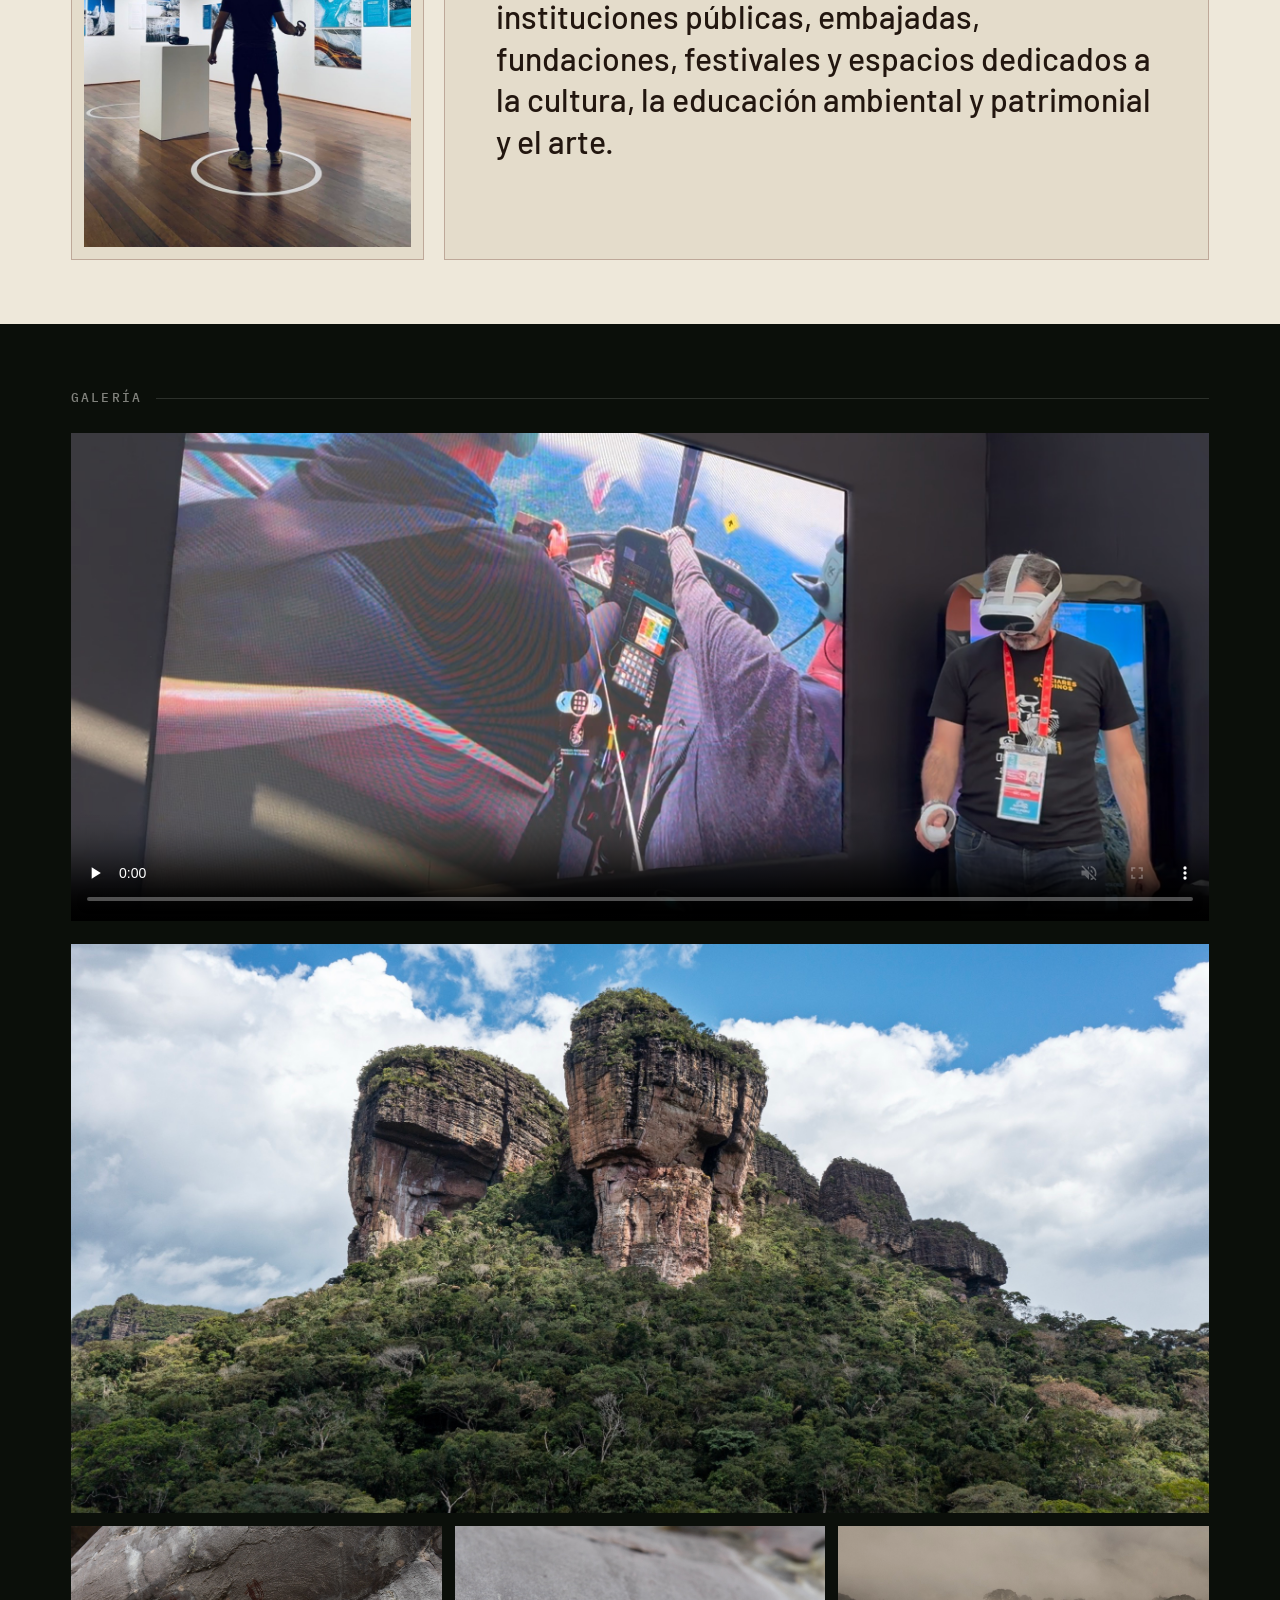
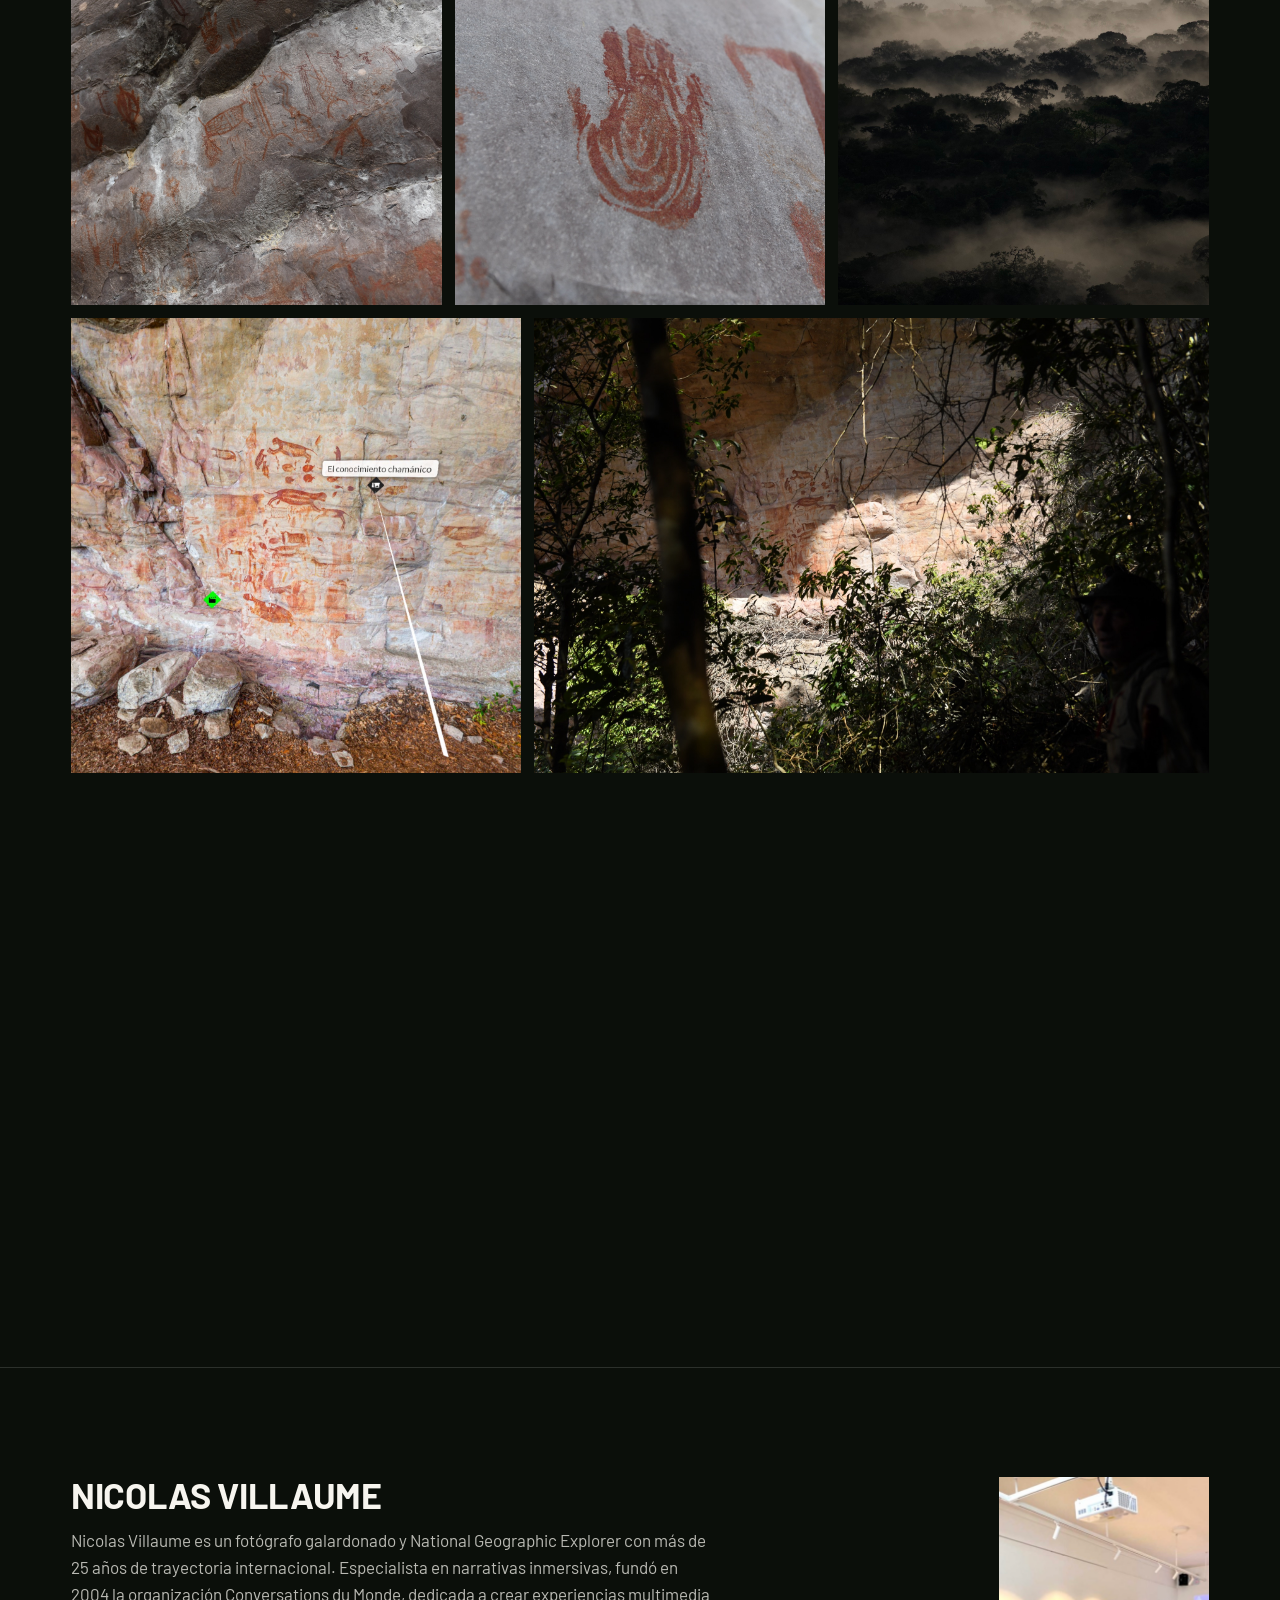
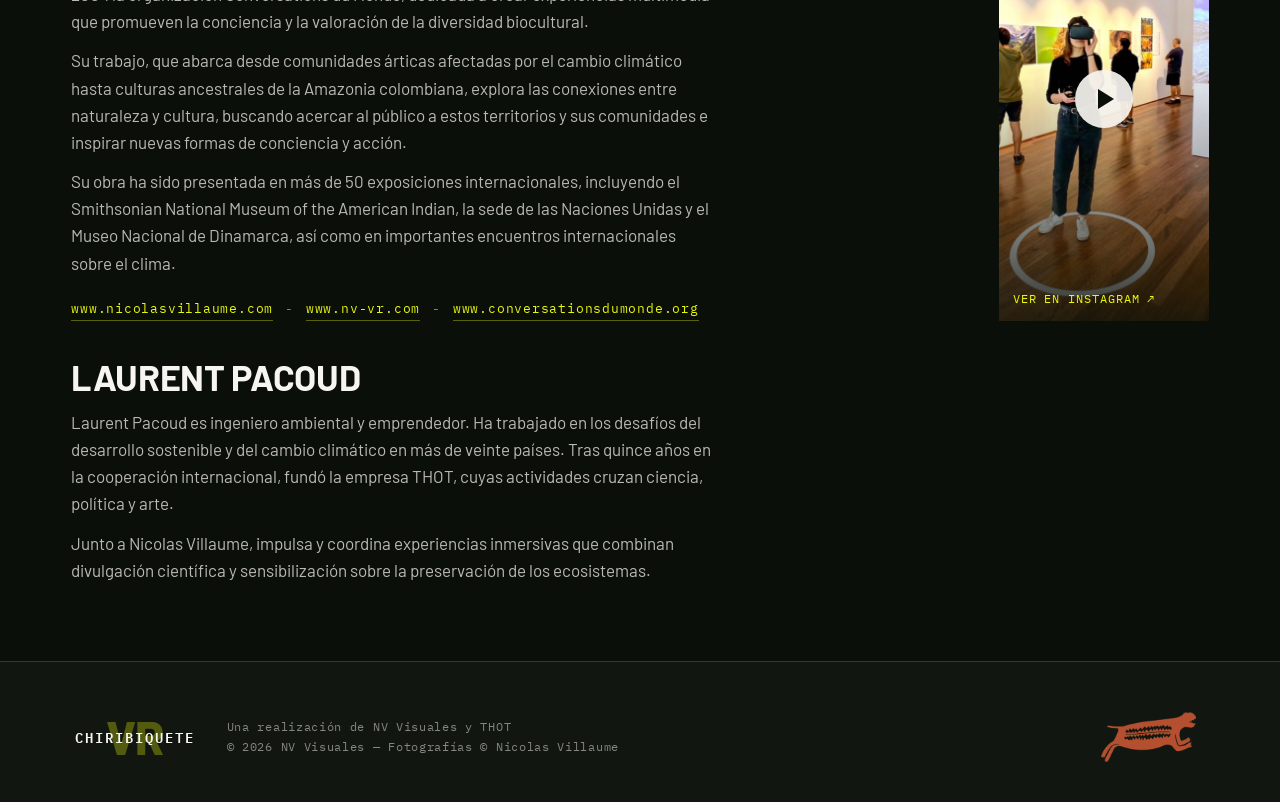
==== commit 64c4d822: "Remove English "immersive storytelling" parenthetical from ES/FR Villaume bio Co-Authored-By: Claude" ====
--- a/index.html
+++ b/index.html
@@ -303,7 +303,7 @@
         <div class="creator">
           <div class="creator__text" data-reveal>
             <h3 class="h3">Nicolas Villaume</h3>
-            <p>Nicolas Villaume es un fotógrafo galardonado y National Geographic Explorer con más de 25 años de trayectoria internacional. Especialista en narrativas inmersivas (<em>immersive storytelling</em>), fundó en 2004 la organización Conversations du Monde, dedicada a crear experiencias multimedia que promueven la conciencia y la valoración de la diversidad biocultural.</p>
+            <p>Nicolas Villaume es un fotógrafo galardonado y National Geographic Explorer con más de 25 años de trayectoria internacional. Especialista en narrativas inmersivas, fundó en 2004 la organización Conversations du Monde, dedicada a crear experiencias multimedia que promueven la conciencia y la valoración de la diversidad biocultural.</p>
             <p>Su trabajo, que abarca desde comunidades árticas afectadas por el cambio climático hasta culturas ancestrales de la Amazonia colombiana, explora las conexiones entre naturaleza y cultura, buscando acercar al público a estos territorios y sus comunidades e inspirar nuevas formas de conciencia y acción.</p>
             <p>Su obra ha sido presentada en más de 50 exposiciones internacionales, incluyendo el Smithsonian National Museum of the American Indian, la sede de las Naciones Unidas y el Museo Nacional de Dinamarca, así como en importantes encuentros internacionales sobre el clima.</p>
             <p class="creator__links">
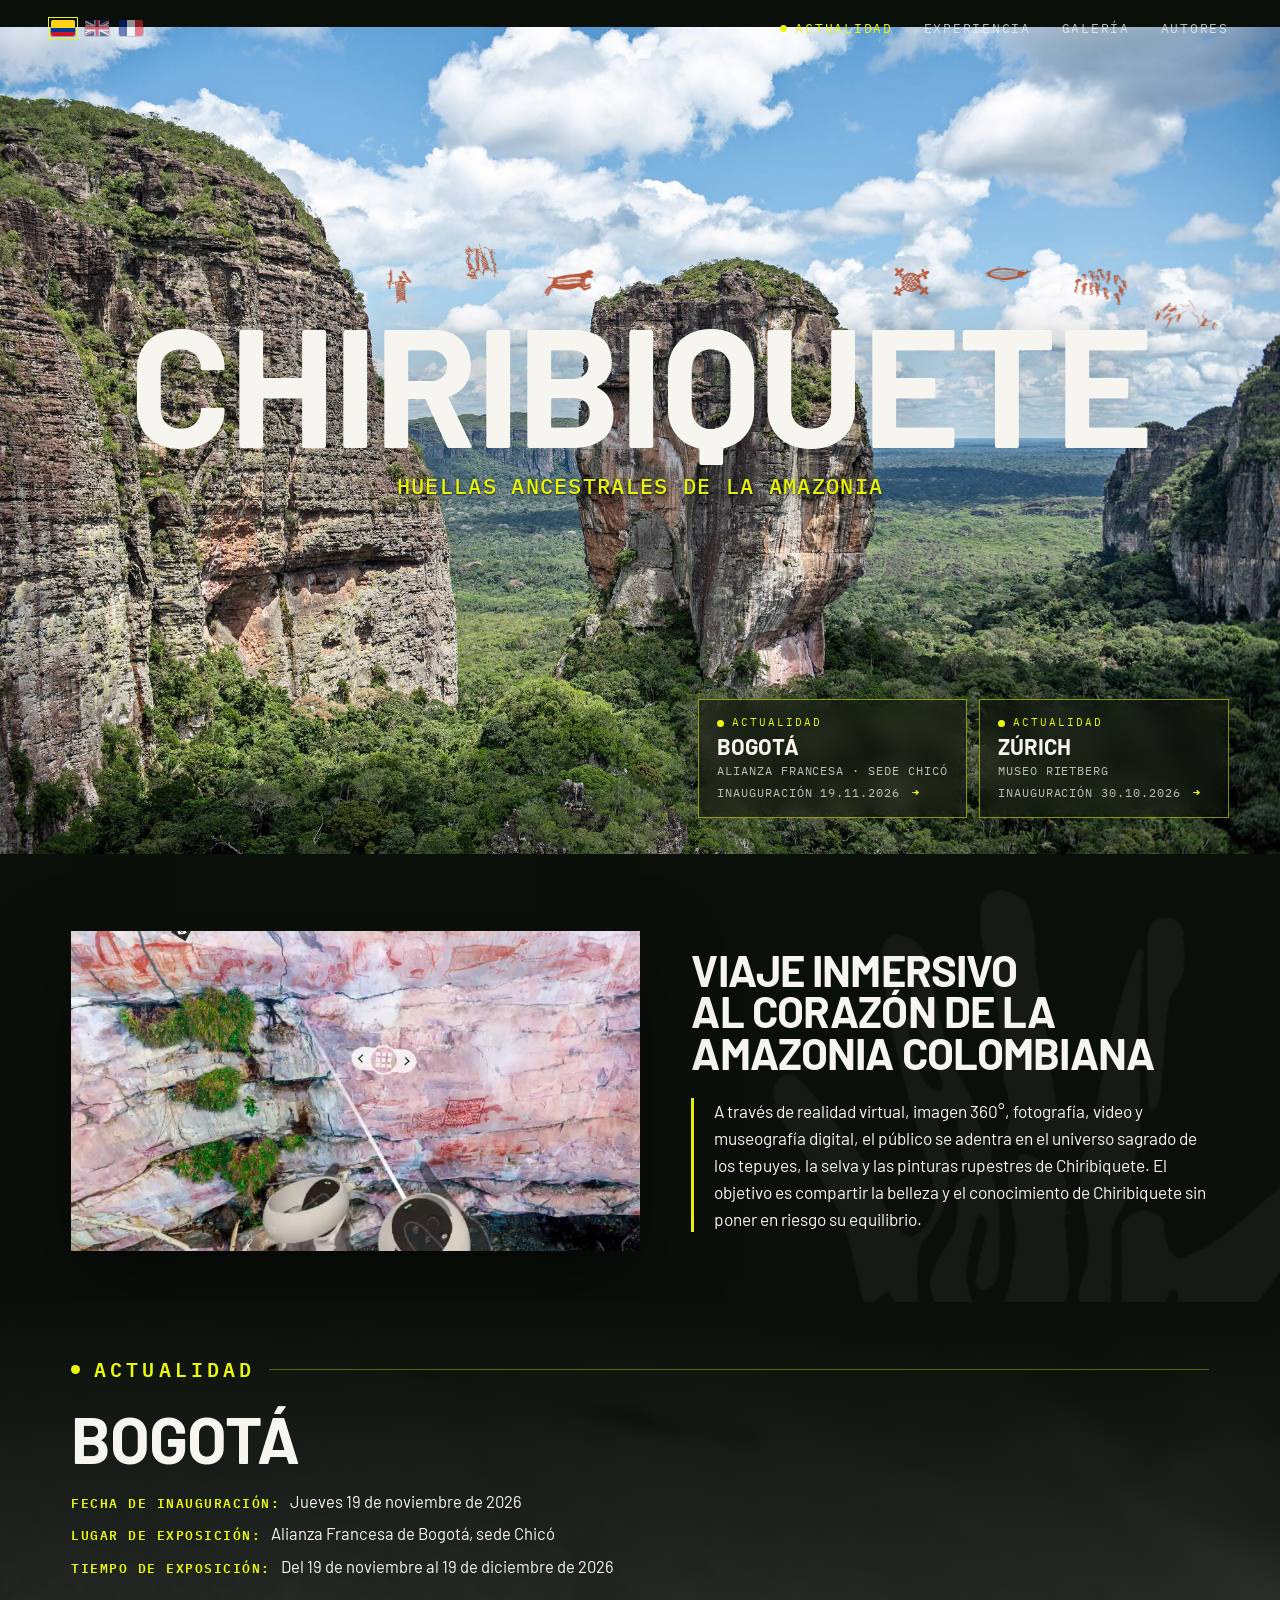
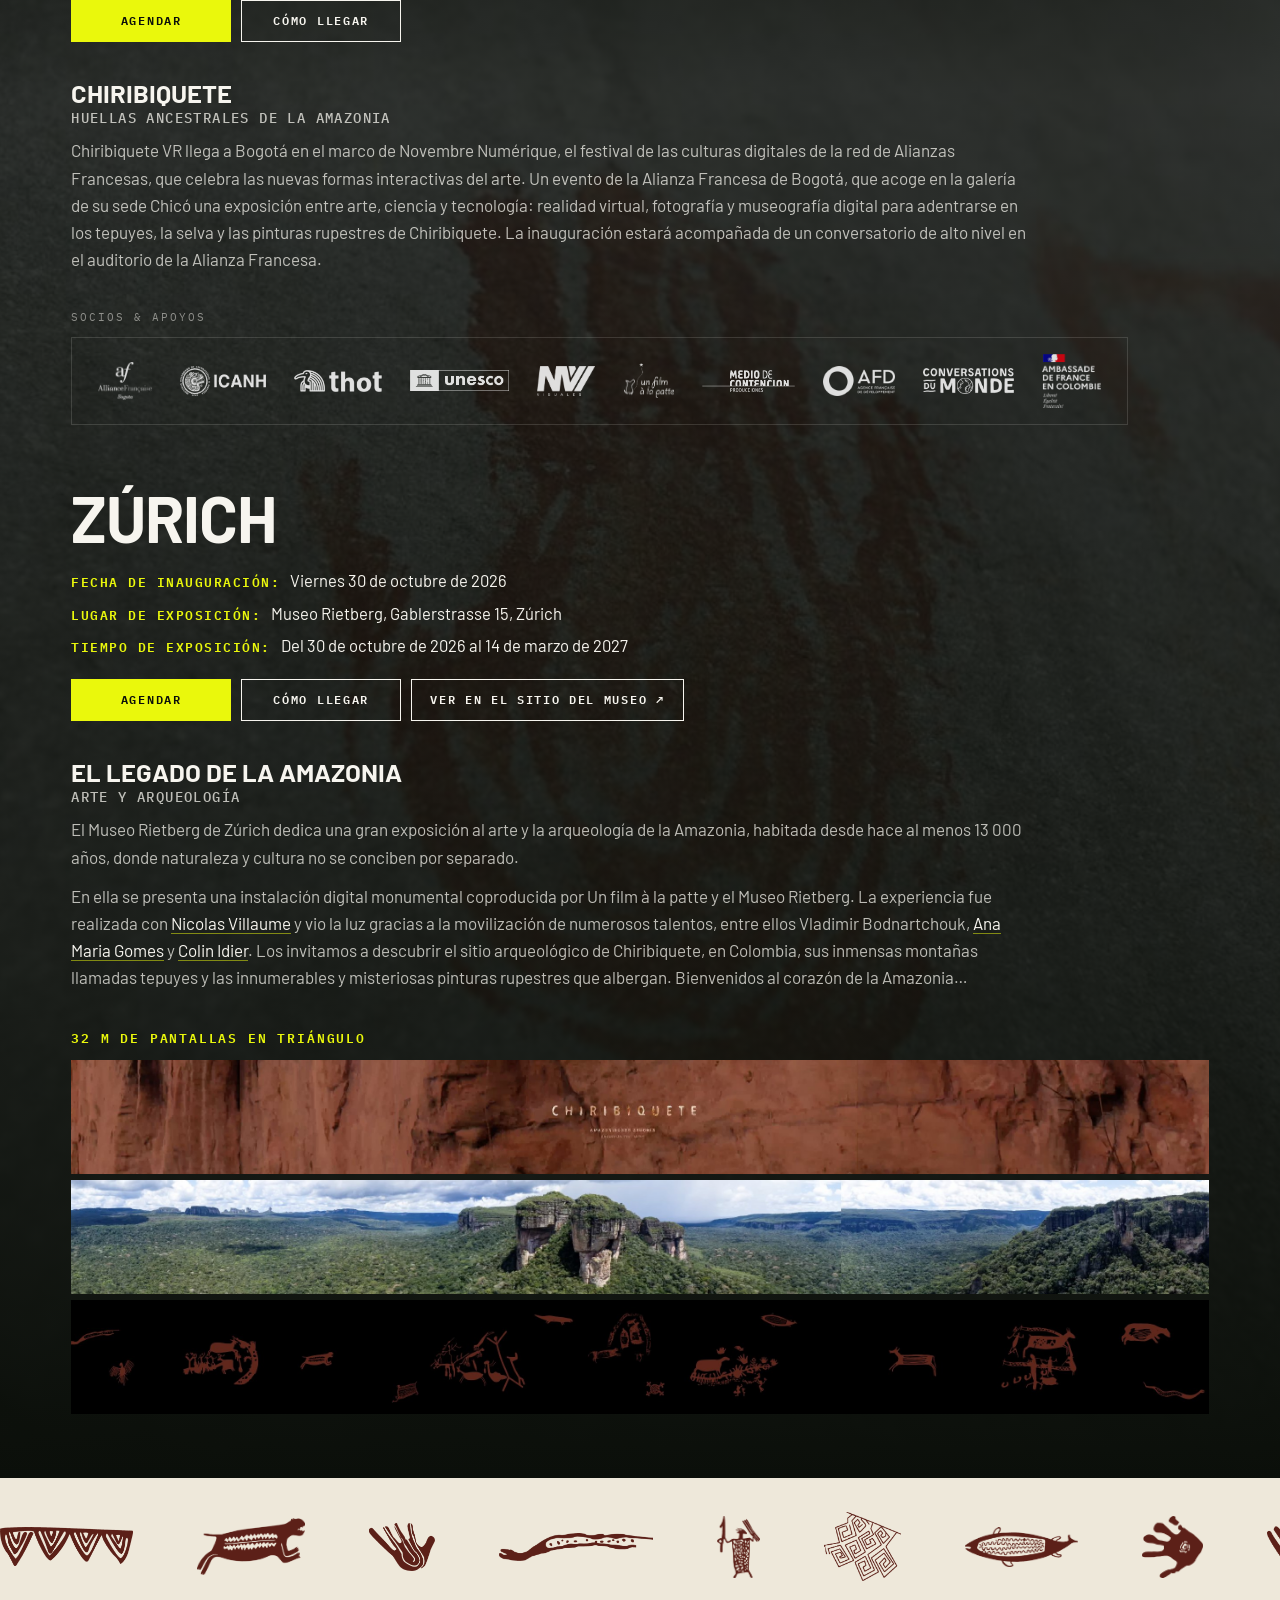
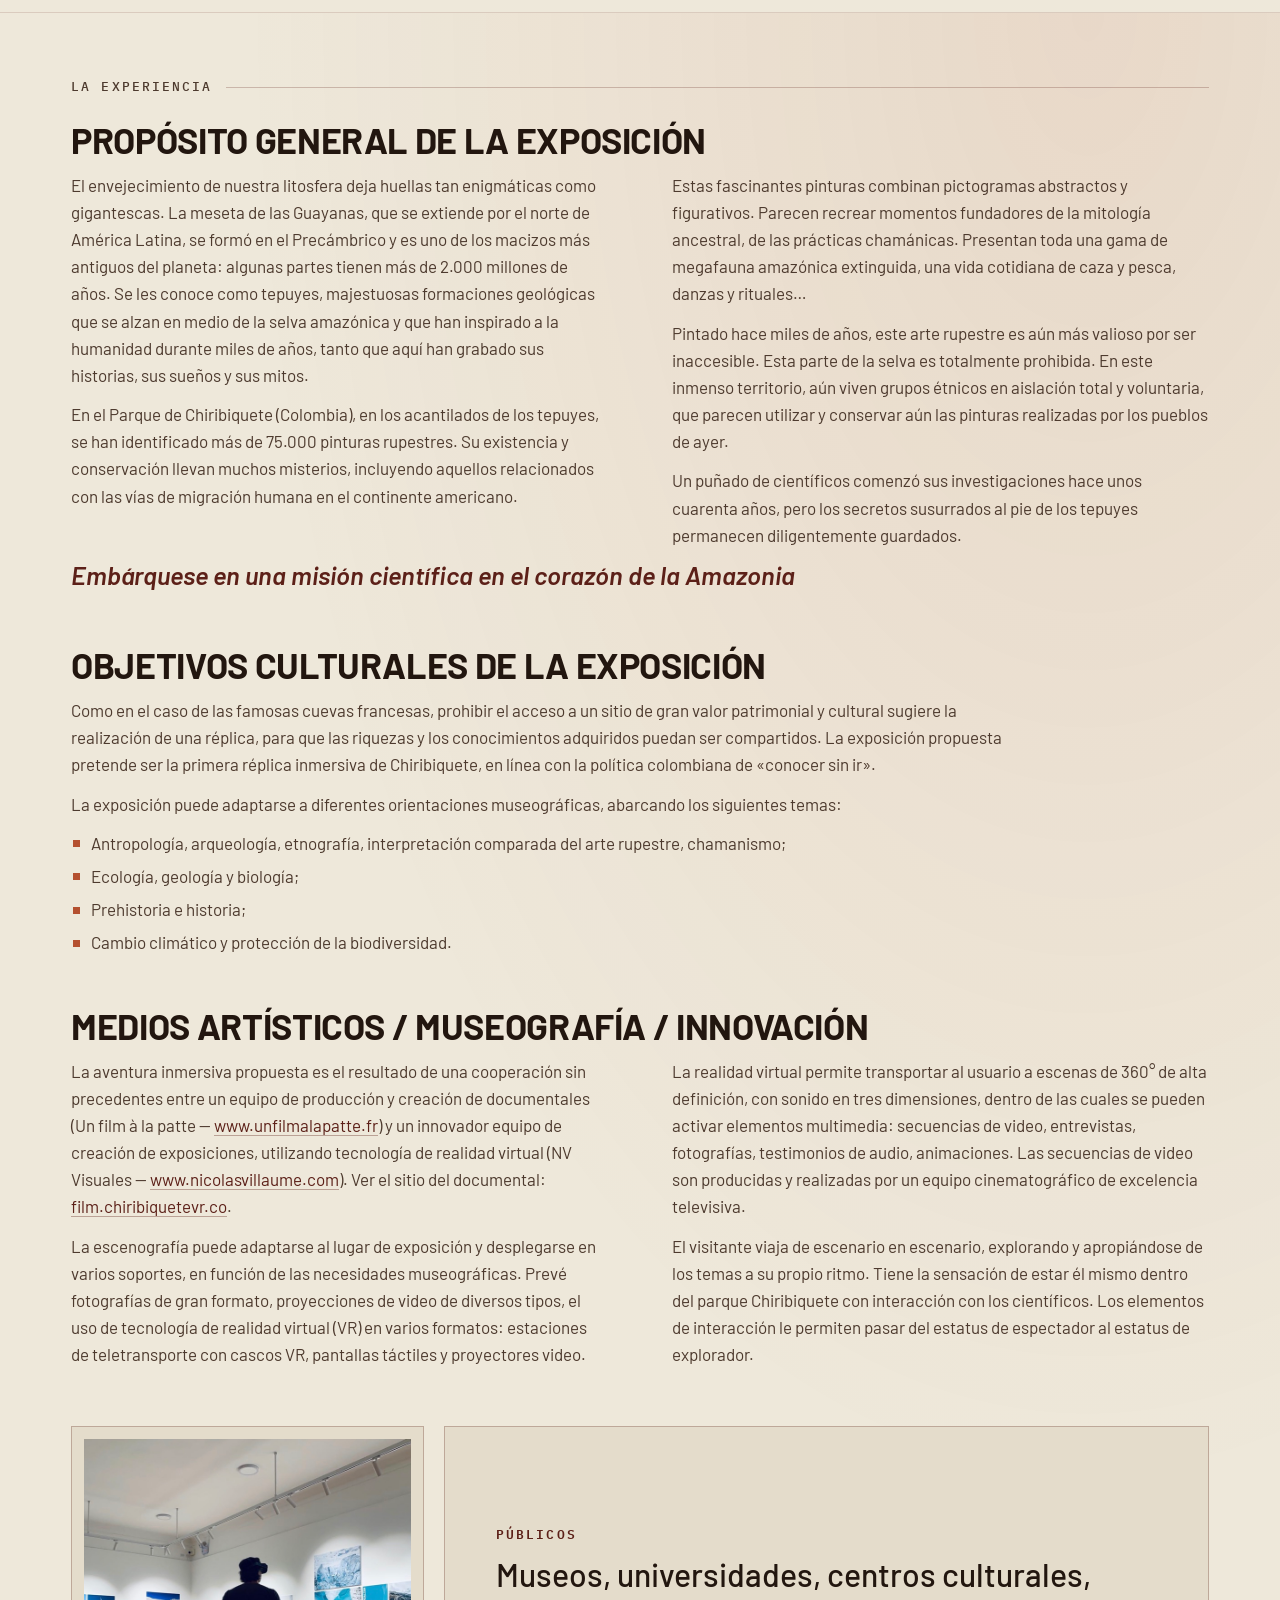
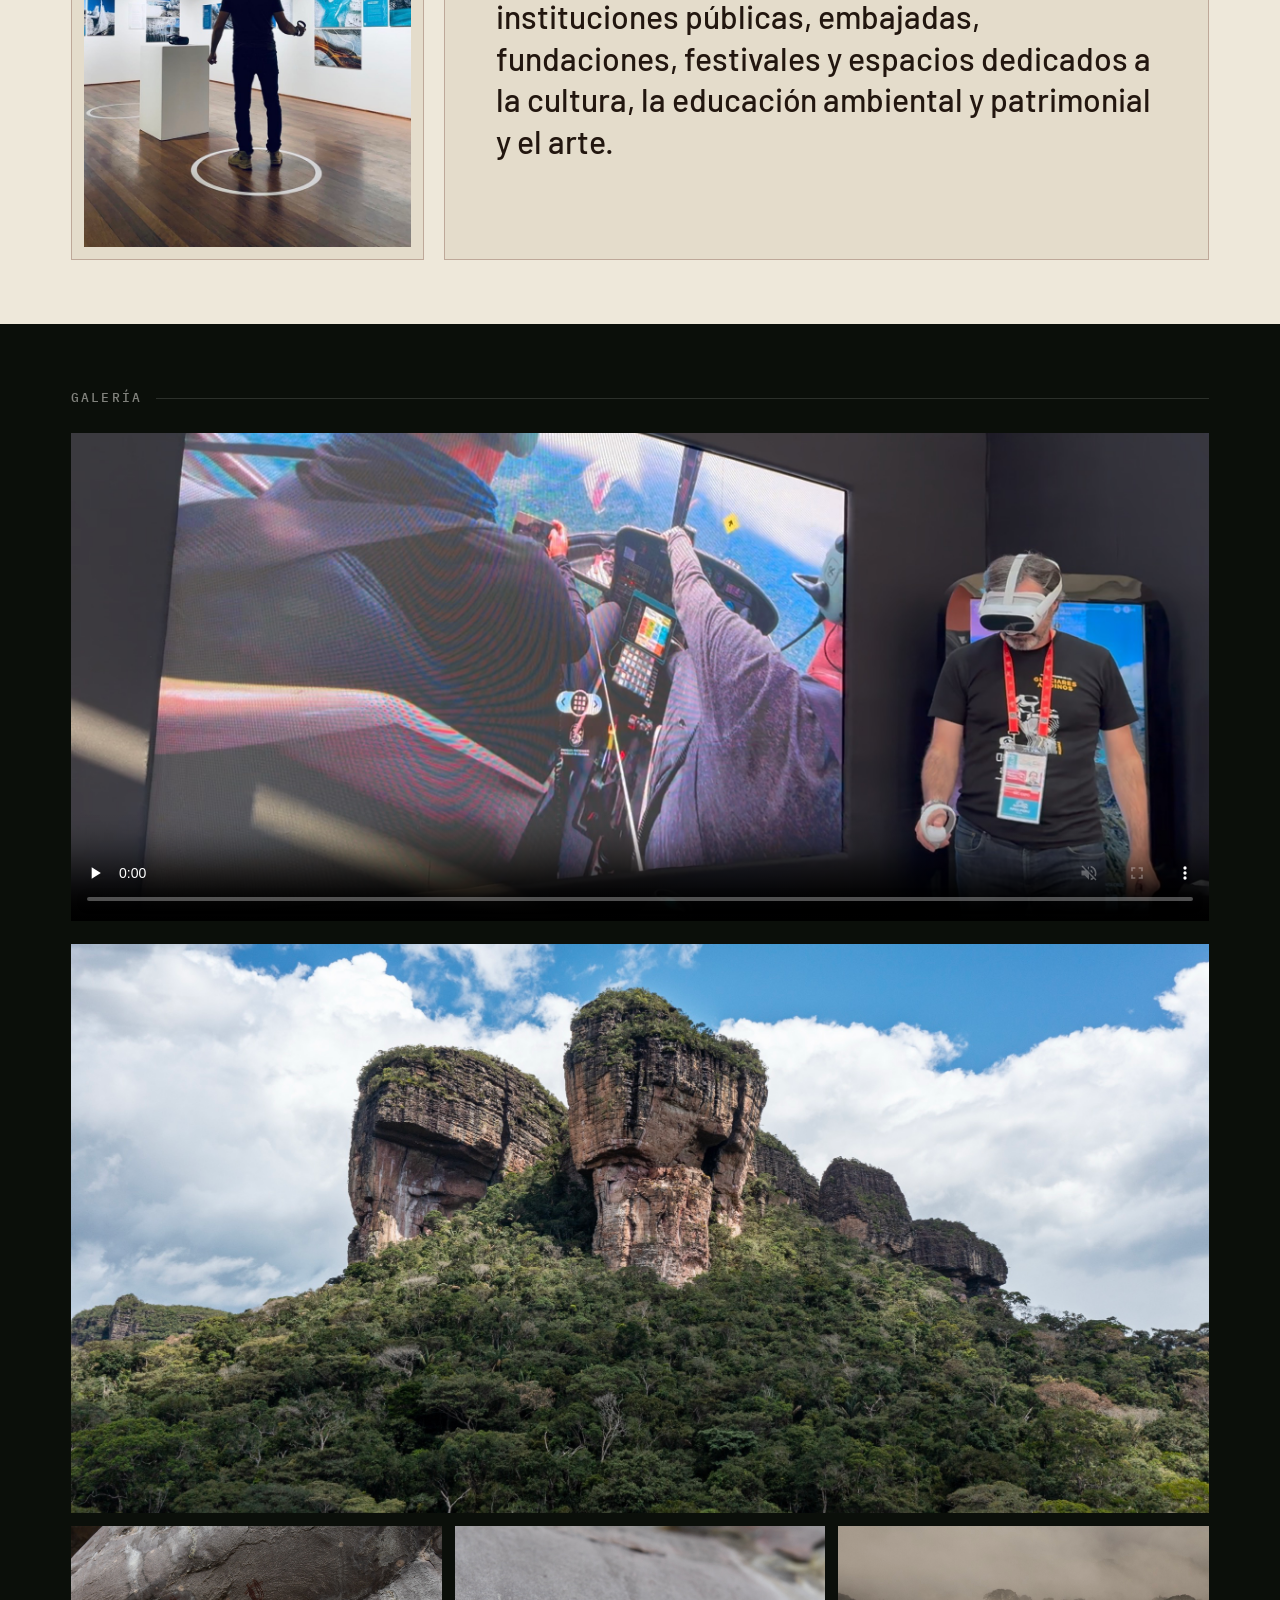
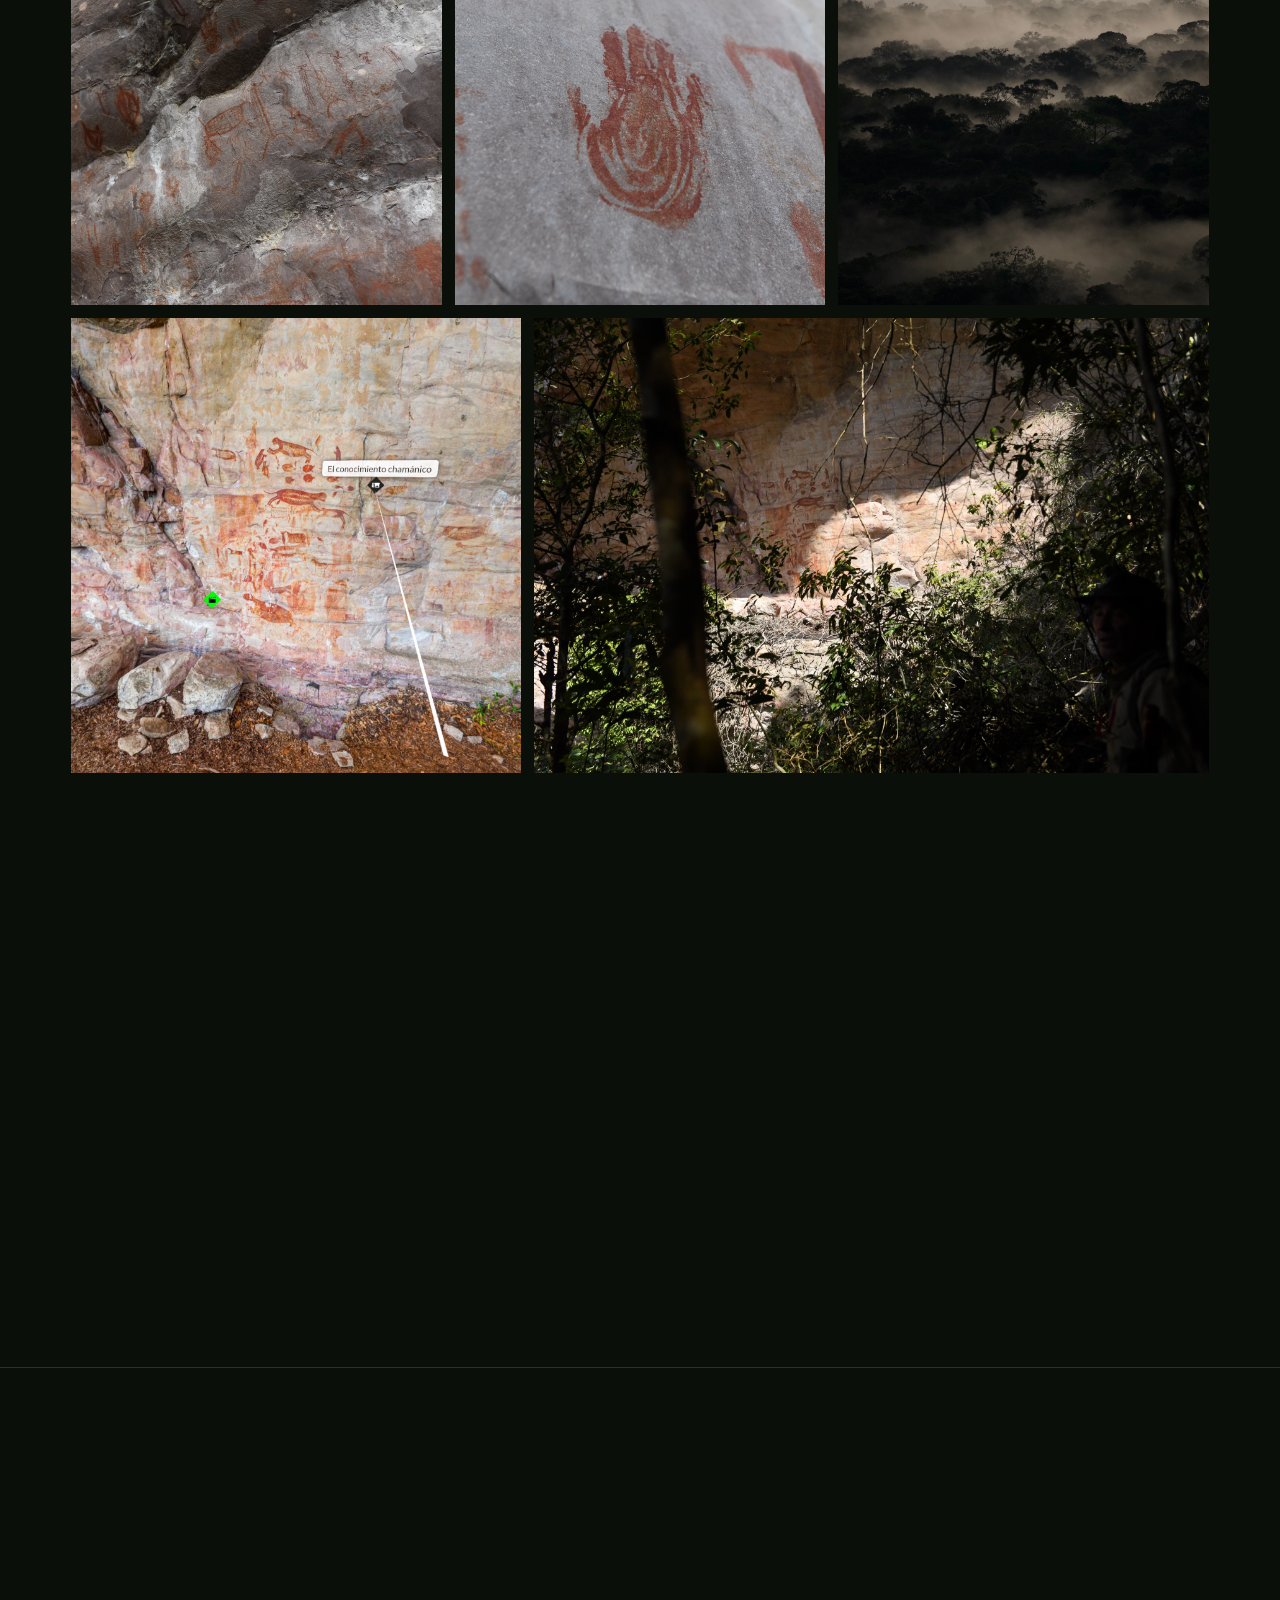
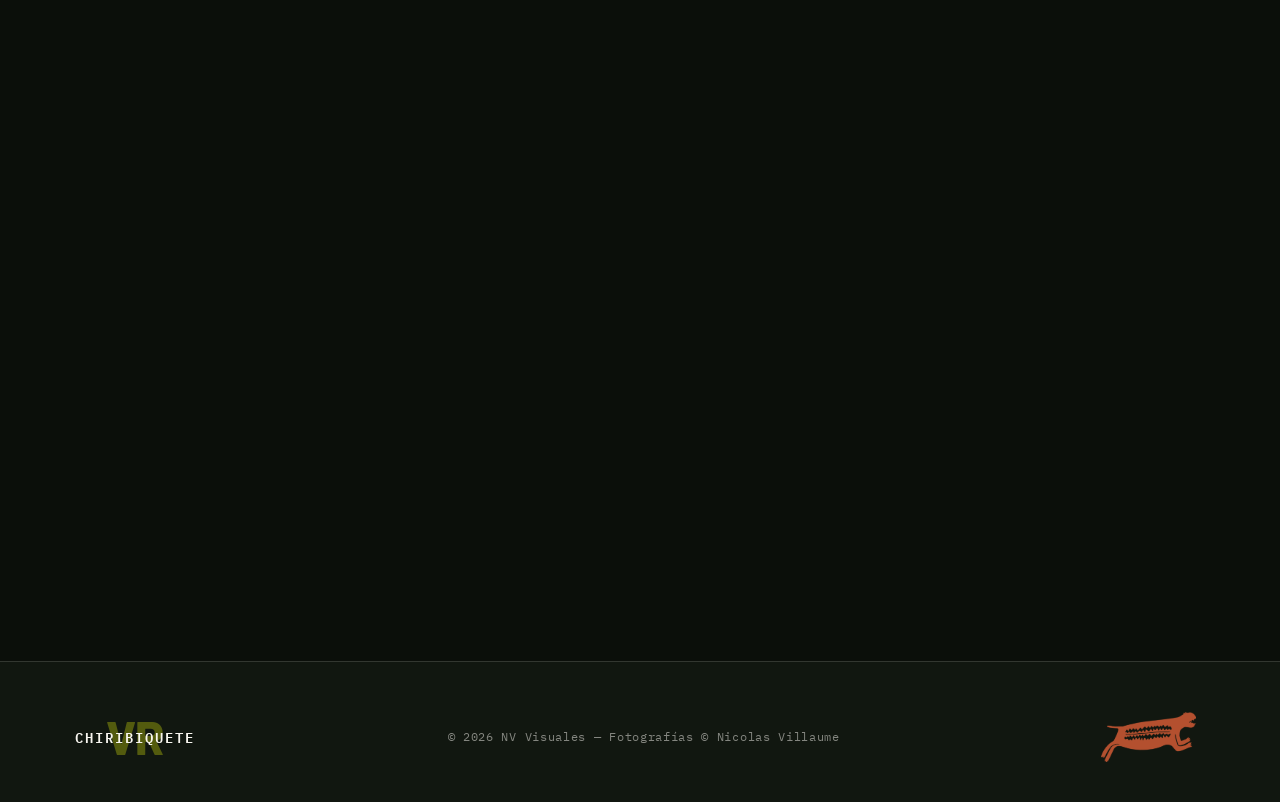
==== commit ab3352c8: "Retirer les mentions de THOT comme auteur de Chiribiquete VR - Intro et meta description : suppressi" ====
--- a/index.html
+++ b/index.html
@@ -4,7 +4,7 @@
   <meta charset="UTF-8" />
   <meta name="viewport" content="width=device-width, initial-scale=1.0" />
   <title>Chiribiquete</title>
-  <meta name="description" content="Chiribiquete VR — una experiencia inmersiva creada por NV Visuales y THOT. Exposición en la Alianza Francesa de Bogotá, sede Chicó, desde el 19 de noviembre de 2026." />
+  <meta name="description" content="Chiribiquete VR — viaje inmersivo al corazón de la Amazonia colombiana. Exposición en la Alianza Francesa de Bogotá, sede Chicó, desde el 19 de noviembre de 2026." />
   <meta name="robots" content="index, follow" />
   <meta name="theme-color" content="#0b0f0a" />
   <link rel="canonical" href="https://thot-lab.github.io/chiribiquete-vr/" />
@@ -37,7 +37,7 @@
   <link rel="preconnect" href="https://fonts.gstatic.com" crossorigin />
   <link href="https://fonts.googleapis.com/css2?family=Barlow:ital,wght@0,400;0,500;0,600;0,700;0,800;1,400&amp;family=IBM+Plex+Mono:wght@400;500;600&amp;display=swap" rel="stylesheet" />
   <link rel="preload" as="image" href="assets/hero-tepuy.jpg?v=24" imagesrcset="assets/hero-tepuy-m.jpg?v=24 1100w, assets/hero-tepuy.jpg?v=24 2000w" imagesizes="100vw" />
-  <link rel="stylesheet" href="style.css?v=33" />
+  <link rel="stylesheet" href="style.css?v=34" />
   <script>document.documentElement.classList.add('js');</script>
   <script src="script.js?v=29" defer></script>
 </head>
@@ -115,7 +115,7 @@
         </figure>
         <div class="intro__text" data-reveal>
           <h2 class="display">Viaje inmersivo al corazón de la Amazonia colombiana</h2>
-          <p class="intro__lead">Una experiencia inmersiva creada por NV Visuales y THOT. A través de realidad virtual, imagen 360°, fotografía, video y museografía digital, el público se adentra en el universo sagrado de los tepuyes, la selva y las pinturas rupestres de Chiribiquete. El objetivo es compartir la belleza y el conocimiento de Chiribiquete sin poner en riesgo su equilibrio.</p>
+          <p class="intro__lead">A través de realidad virtual, imagen 360°, fotografía, video y museografía digital, el público se adentra en el universo sagrado de los tepuyes, la selva y las pinturas rupestres de Chiribiquete. El objetivo es compartir la belleza y el conocimiento de Chiribiquete sin poner en riesgo su equilibrio.</p>
         </div>
       </div>
     </section>
@@ -180,7 +180,7 @@
 
           <h3 class="event__expo">El legado de la Amazonia<span>Arte y arqueología</span></h3>
           <p class="event__text">El Museo Rietberg de Zúrich dedica una gran exposición al arte y la arqueología de la Amazonia, habitada desde hace al menos 13&nbsp;000 años, donde naturaleza y cultura no se conciben por separado.</p>
-          <p class="event__text">En ella, THOT presenta una instalación digital monumental coproducida por Un film à la patte y el Museo Rietberg. La experiencia fue realizada con <a href="https://www.nicolasvillaume.com" target="_blank" rel="noopener">Nicolas Villaume</a> y vio la luz gracias a la movilización de numerosos talentos, entre ellos Vladimir Bodnartchouk, <a href="https://www.anamariagomes.com" target="_blank" rel="noopener">Ana Maria Gomes</a> y <a href="https://www.colinidier.com" target="_blank" rel="noopener">Colin Idier</a>. Los invitamos a descubrir el sitio arqueológico de Chiribiquete, en Colombia, sus inmensas montañas llamadas tepuyes y las innumerables y misteriosas pinturas rupestres que albergan. Bienvenidos al corazón de la Amazonia…</p>
+          <p class="event__text">En ella se presenta una instalación digital monumental coproducida por Un film à la patte y el Museo Rietberg. La experiencia fue realizada con <a href="https://www.nicolasvillaume.com" target="_blank" rel="noopener">Nicolas Villaume</a> y vio la luz gracias a la movilización de numerosos talentos, entre ellos Vladimir Bodnartchouk, <a href="https://www.anamariagomes.com" target="_blank" rel="noopener">Ana Maria Gomes</a> y <a href="https://www.colinidier.com" target="_blank" rel="noopener">Colin Idier</a>. Los invitamos a descubrir el sitio arqueológico de Chiribiquete, en Colombia, sus inmensas montañas llamadas tepuyes y las innumerables y misteriosas pinturas rupestres que albergan. Bienvenidos al corazón de la Amazonia…</p>
 
           <figure class="panels">
             <figcaption>32 m de pantallas en triángulo</figcaption>
@@ -336,7 +336,7 @@
   <footer class="footer">
     <div class="wrap footer__inner">
       <p class="footer__brand"><span class="footer__vr" aria-hidden="true">VR</span>Chiribiquete</p>
-      <p class="footer__meta">Una realización de NV Visuales y THOT<br />© 2026 NV Visuales — Fotografías © Nicolas Villaume</p>
+      <p class="footer__meta">© 2026 NV Visuales — Fotografías © Nicolas Villaume</p>
       <span class="picto picto--ochre footer__picto" style="--p:url(assets/pictos/p312.png)" aria-hidden="true"></span>
     </div>
   </footer>
--- a/style.css
+++ b/style.css
@@ -1183,7 +1183,9 @@
 }
 
 .footer__meta {
+  justify-self: center;
   color: var(--muted);
+  text-align: center;
   font-family: var(--mono);
   font-size: 11.5px;
   letter-spacing: 0.06em;
@@ -1334,4 +1336,9 @@
   .footer__inner {
     grid-template-columns: 1fr;
   }
-}
+
+  .footer__meta {
+    justify-self: start;
+    text-align: left;
+  }
+}
